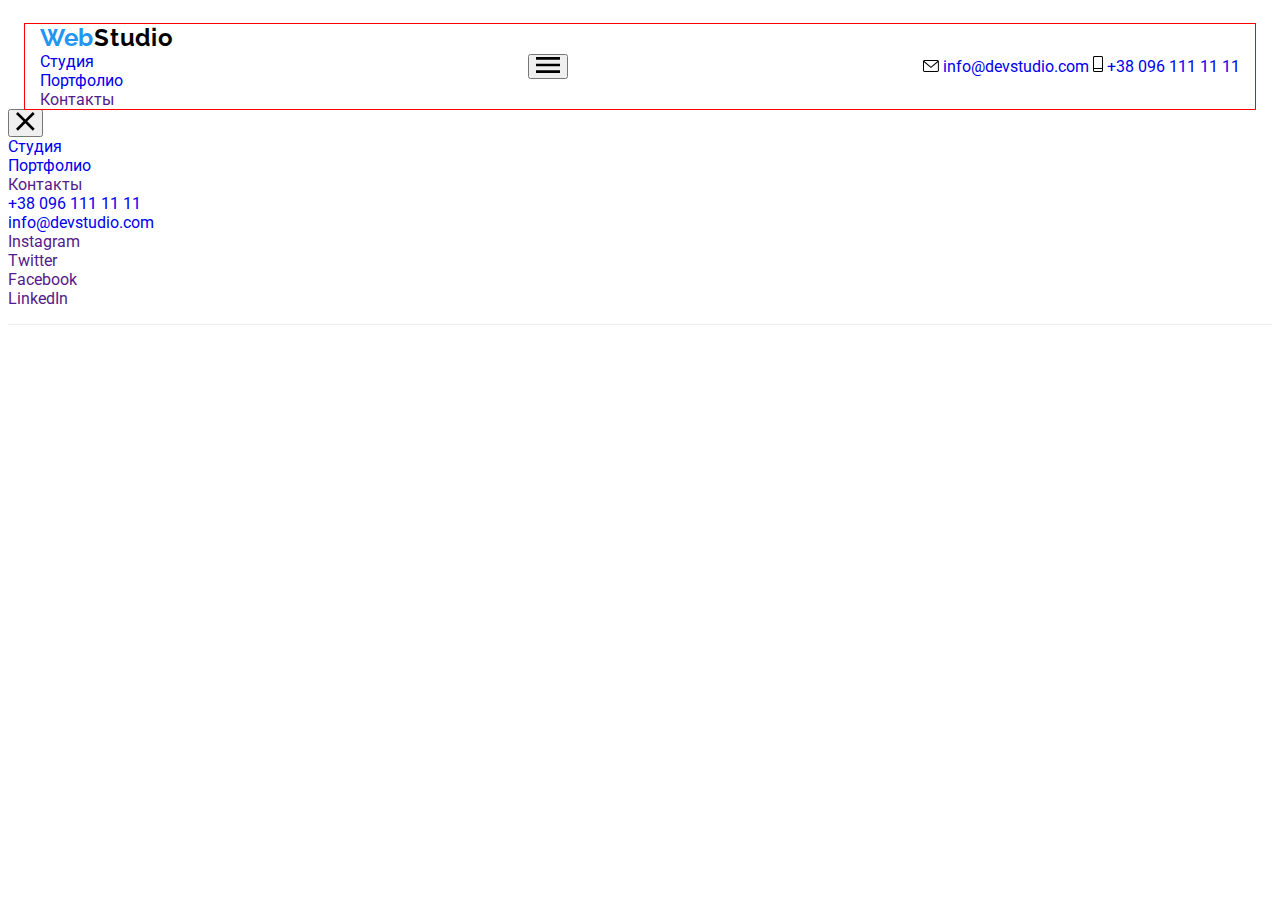
==== index.html @ 25c2b384 "добавляет меню в портфолио" ====
<!DOCTYPE html>
<html lang="ru">

<head>
    <meta charset="UTF-8">
    <meta http-equiv="X-UA-Compatible" content="IE=edge">
    <meta name="viewport" content="width=, initial-scale=1.0">
    <title>Веб-Студия</title>
    <link rel="preconnect" href="https://fonts.gstatic.com">
    <link
        href="https://fonts.googleapis.com/css2?family=Raleway:wght@700&family=Roboto:wght@400;500;700;900&display=swap"
        rel="stylesheet">
    <link rel="stylesheet" href="https://cdnjs.cloudflare.com/ajax/libs/modern-normalize/1.0.0/modern-normalize.min.css"
        integrity="sha512-ISS7cAi1PEhQ8jnbJpJZMd29NlhNj4AWYyLOSp2CE/CsHxTCu+r+t0D2yoJudVrd0/8fTVPUVDzY5Tvli75u/g=="
        crossorigin="anonymous" />
    <link rel="stylesheet" href="./css/main.min.css">
</head>

<body class="backgroud-body-studio">
    <!--Header section-->
    <header class="header">
        <div class="container">
            <nav class="navigation">
                <ul class="navigation__list list">
                    <li class="navigation__item">
                        <a class="navigation-logo-link link" href="./index.html"> Web<span
                                class="navigation__logo_studio-color">Studio</span></a>
                    </li>
                    <li class="navigation__item">
                        <div class="operating-page-wraper">
                            <a class="navigation__link-color font-specs operating-page link" href="./index.html">
                                Студия</a>
                            <div class="operating-page-line"></div>
                        </div>
                    </li>
                    <li class="navigation__item">
                        <a class="navigation__link-color font-specs link" href="./portfolio.html"> Портфолио</a>
                    </li>
                    <li class="navigation__item">
                        <a class="navigation__link-color font-specs link" href=""> Контакты</a>
                    </li>
                </ul>
            </nav>
            <button type="button" class="burger-btn" data-menu-button>
                <svg class="burger-btn__icon" width="24px" height="16px">
                    <use href="./images/sprite.svg#icon-burger"></use>
                </svg>
            </button>
            <div class="mail-tel-links">
                <a class="mail-tel-links__mail-color font-specs link" href="mailto:info@devstudio.com">
                    <svg class="social-list-ikon" width="16px" height="12px">
                        <use href="./images/sprite.svg#icon-mail"></use>
                    </svg>
                    info@devstudio.com
                </a>
                <a class="mail-tel-links__tel-color font-specs link" href="tel:380961111111">
                    <svg class="social-list-ikon" width="10px" height="16px">
                        <use href="./images/sprite.svg#icon-tel"></use>
                    </svg>
                    +38 096 111 11 11</a>
            </div>
        </div>
        <div class="mobile-menu" data-menu>
            <button type="button" class="mobile-menu-close-btn" data-menu-close>
                <svg class="mobile-menu-close-btn__icon" width="19px" height="19px">
                    <use href="./images/sprite.svg#icon-close_24px"></use>
                </svg>
            </button>
            <div class="mobile-menu-wraper">
                    <ul class="mobile-menu__list list">
                        <li class="mobile-menu__item">
                            <a href="./index.html" class="mobile-menu__link operating-page link">Студия</a>
                        </li>
                        <li class="mobile-menu__item">
                            <a href="./portfolio.html" class="mobile-menu__link link">Портфолио</a>
                        </li>
                        <li class="mobile-menu__item">
                            <a href="" class="mobile-menu__link link">Контакты</a>
                        </li>
                    </ul>
                    <div class="contact-list-social-link-wraper">
                        <ul class="mobile-menu__contact-list list">
                            <li class="mobile-menu__contact__item">
                                <a href="tel:380961111111" class="mobile-menu__contact-tel-link link">+38 096 111 11 11</a>
                            </li>
                            <li class="mobile-menu__contact__item">
                                <a href="mailto:info@devstudio.com" class="mobile-menu__contact-mail-link link">info@devstudio.com</a>
                            </li>
                        </ul>
                        <ul class="menu-social-links list">
                            <li class="menu-social-link__item">
                                <a href="" class="menu-social-link__link link">Instagram</a>
                            </li>
                            <li class="menu-social-link__item">
                                <a href="" class="menu-social-link__link link">Twitter</a>
                            </li>
                            <li class="menu-social-link__item">
                                <a href="" class="menu-social-link__link link">Facebook</a>
                            </li>
                            <li class="menu-social-link__item">
                                <a href="" class="menu-social-link__link link">LinkedIn</a>
                            </li>
                        </ul>
                    
                    </div>
            </div>
                
        </div>
    </header>
    <main>
        <!--Hero section-->
        <!-- <section class="hero">
        <div class="container">
            <div class="hero__br">
                <h1 class="hero__title">Эффективные решения для вашего бизнеса</h1>
                <button class="order-button" type="button" data-modal-open>Заказать услугу</button>
            </div>
        </div>    
    </section> -->
        <!--Dignity-->
        <!-- <section class="dignity-section">
            <div class="container">
                <h2 class="visually-hidden">Достоинства нашей студии</h2>
                <ul class="dignity-section__list list">
                    <li class="dignity-section__item">
                        <div class="dignity-section__icon-size">
                            <svg width="70px" height="70px">
                                <use href="./images/sprite.svg#icon-antenna"></use>
                            </svg>
                        </div>
                        <h3 class="dignity-section__title">Внимание к деталям</h3>
                        <p class="dignity-section__description">Идейные соображения, а также начало повседневной работы по формированию позиции.</p>
                    </li>
                    <li class="dignity-section__item">
                        <div class="dignity-section__icon-size">
                            <svg width="70px" height="70px">
                                <use href="./images/sprite.svg#icon-clock"></use>
                            </svg>
                        </div>
                        <h3 class="dignity-section__title">Пунктуальность</h3>
                        <p class="dignity-section__description">Задача организации, в особенности же рамки и место обучения кадров влечет за собой.</p>
                    </li>
                    <li class="dignity-section__item">
                        <div class="dignity-section__icon-size">
                            <svg width="70px" height="70px">
                                <use href="./images/sprite.svg#icon-diagram"></use>
                            </svg>
                        </div>
                        <h3 class="dignity-section__title">Планирование</h3>
                        <p class="dignity-section__description">Равным образом консультация с широким активом в значительной степени обуславливает.</p>
                    </li>
                    <li class="dignity-section__item">
                        <div class="dignity-section__icon-size">
                            <svg width="70px" height="70px">
                                <use href="./images/sprite.svg#icon-astronaut"></use>
                            </svg>
                        </div>
                        <h3 class="dignity-section__title">Современные технологии</h3>
                        <p class="dignity-section__description">Значимость этих проблем настолько очевидна, что реализация плановых заданий.</p>
                    </li>
                </ul>
            </div>
    </section> -->
        <!--types of products-->
        <!-- <section class="types-of-product-section">
        <div class="container">
            <h2 class="products-and-team-titles">Чем мы занимаемся</h2>
            <ul class="types-of-product-section__list list">
                <li class="types-of-product-section__item">
                    <div class="types-of-product-section__wraper">
                        <img class="" src="./images/types-of-products/img1.png" alt="Написание кода" width="370" height="294">
                        <div class="types-of-product-section__title-flex">
                            <p>Десктопные приложения</p>
                        </div>
                    </div>
                </li>
                <li class="types-of-product-section__item">
                    <div class="types-of-product-section__wraper">
                        <img class="" src="./images/types-of-products/img2.png" alt="Проверка совместимости по размеру дивайса" width="370" height="294">
                        <div class="types-of-product-section__title-flex">
                            <p>Мобильные приложения</p>
                        </div>
                    </div>
                </li>
                <li class="types-of-product-section__item">
                    <div class="types-of-product-section__wraper">
                        <img class="" src="./images/types-of-products/img3.png" alt="Дизайн" width="370" height="294">
                        <div class="types-of-product-section__title-flex">
                            <p>Дизайнерские решения</p>
                        </div>
                    </div>
                </li>
            </ul>
        </div>
    </section> -->
        <!--Our team-->
        <!-- <section class="our-team-section">
        <div class="container">
            <h2 class="products-and-team-titles">Наша команда</h2>
            <ul class="our-team-section__list list">
                <li class="our-team-section__item">
                    <img class="" src="./images/our-team/img1.jpg" alt="Мужчина в рубашке, очках и с бородой" width="270" height="260">
                    <div class="our-team-section__wraper">  
                        <h3 class="our-team-section__names">Игорь Демьяненко</h3>
                        <p class="our-team-section__job">Product Designer</p>
                        <ul class="social-list list">
                            <li class="social-list-item">
                                <a href="" class="social-list-link link">
                                   <svg class="social-list-ikon" width="20px" height="20px">
                                       <use href="./images/sprite.svg#icon-instagram"></use>
                                   </svg>
                                </a>
                            </li>
                            <li class="social-list-item">
                                <a href="" class="social-list-link link">
                                    <svg class="social-list-ikon" width="20px" height="20px">
                                        <use href="./images/sprite.svg#icon-twitter"></use>
                                    </svg>
                                </a>
                            </li>
                            <li class="social-list-item">
                                <a href="" class="social-list-link link">
                                    <svg class="social-list-ikon" width="20px" height="20px">
                                        <use href="./images/sprite.svg#icon-facebook"></use>
                                    </svg>
                                </a>
                            </li>
                            <li class="social-list-item">
                                <a href="" class="social-list-link link">
                                    <svg class="social-list-ikon" width="20px" height="20px">
                                        <use href="./images/sprite.svg#icon-linkedin"></use>
                                    </svg>
                                </a>
                            </li>
                        </ul>
                    </div>
                </li>
                <li class="our-team-section__item">
                    <img class="" src="./images/our-team/img2.jpg" alt="Женчина блондинка в пиджаке и очках" width="270" height="260">
                    <div class="our-team-section__wraper">    
                        <h3 class="our-team-section__names">Ольга Репина</h3>
                        <p class="our-team-section__job">Frontend Developer</p>
                        <ul class="social-list list">
                            <li class="social-list-item">
                                <a href="" class="social-list-link link">
                                    <svg class="social-list-ikon" width="20px" height="20px">
                                        <use href="./images/sprite.svg#icon-instagram"></use>
                                    </svg>
                                </a>
                            </li>
                            <li class="social-list-item">
                                <a href="" class="social-list-link link">
                                    <svg class="social-list-ikon" width="20px" height="20px">
                                        <use href="./images/sprite.svg#icon-twitter"></use>
                                    </svg>
                                </a>
                            </li>
                            <li class="social-list-item">
                                <a href="" class="social-list-link link">
                                    <svg class="social-list-ikon" width="20px" height="20px">
                                        <use href="./images/sprite.svg#icon-facebook"></use>
                                    </svg>
                                </a>
                            </li>
                            <li class="social-list-item">
                                <a href="" class="social-list-link link">
                                    <svg class="social-list-ikon" width="20px" height="20px">
                                        <use href="./images/sprite.svg#icon-linkedin"></use>
                                    </svg>
                                </a>
                            </li>
                        </ul>
                    </div>
                </li>
                <li class="our-team-section__item">
                    <img class="" src="./images/our-team/img3.jpg" alt="Мужчина в светлой рубашке" width="270" height="260">
                    <div class="our-team-section__wraper">    
                        <h3 class="our-team-section__names">Николай Тарасов</h3>
                        <p class="our-team-section__job">Marketing</p>
                        <ul class="social-list list">
                            <li class="social-list-item">
                                <a href="" class="social-list-link link">
                                    <svg class="social-list-ikon" width="20px" height="20px">
                                        <use href="./images/sprite.svg#icon-instagram"></use>
                                    </svg>
                                </a>
                            </li>
                            <li class="social-list-item">
                                <a href="" class="social-list-link link">
                                    <svg class="social-list-ikon" width="20px" height="20px">
                                        <use href="./images/sprite.svg#icon-twitter"></use>
                                    </svg>
                                </a>
                            </li>
                            <li class="social-list-item">
                                <a href="" class="social-list-link link">
                                    <svg class="social-list-ikon" width="20px" height="20px">
                                        <use href="./images/sprite.svg#icon-facebook"></use>
                                    </svg>
                                </a>
                            </li>
                            <li class="social-list-item">
                                <a href="" class="social-list-link link">
                                    <svg class="social-list-ikon" width="20px" height="20px">
                                        <use href="./images/sprite.svg#icon-linkedin"></use>
                                    </svg>
                                </a>
                            </li>
                        </ul>
                    </div>
                </li>
                <li class="our-team-section__item">
                    <img class="" src="./images/our-team/img4.jpg" alt="Мужчина в черной футболке, в очках и с бородой" width="270" height="260">
                    <div class="our-team-section__wraper">    
                        <h3 class="our-team-section__names">Михаил Ермаков</h3>
                        <p class="our-team-section__job">UI Designer</p>
                        <ul class="social-list list">
                            <li class="social-list-item">
                                <a href="" class="social-list-link link">
                                    <svg class="social-list-ikon" width="20px" height="20px">
                                        <use href="./images/sprite.svg#icon-instagram"></use>
                                    </svg>
                                </a>
                            </li>
                            <li class="social-list-item">
                                <a href="" class="social-list-link link">
                                    <svg class="social-list-ikon" width="20px" height="20px">
                                        <use href="./images/sprite.svg#icon-twitter"></use>
                                    </svg>
                                </a>
                            </li>
                            <li class="social-list-item">
                                <a href="" class="social-list-link link">
                                    <svg class="social-list-ikon" width="20px" height="20px">
                                        <use href="./images/sprite.svg#icon-facebook"></use>
                                    </svg>
                                </a>
                            </li>
                            <li class="social-list-item">
                                <a href="" class="social-list-link link">
                                    <svg class="social-list-ikon" width="20px" height="20px">
                                        <use href="./images/sprite.svg#icon-linkedin"></use>
                                    </svg>
                                </a>
                            </li>
                        </ul>
                    </div>
                </li>
            </ul>
        </div>
    </section> -->
        <!--clients-section-->
        <!-- <section class="clients-section">
        <div class="container">
            <h2 class="products-and-team-titles">Постоянные клиенты</h2>
            <ul class="list clients-section__list">
                <li class="clients-section__item">
                    <a href="" class="clients-section__link link">
                        <svg class="social-list-ikon" width="44px" height="49px">
                            <use href="./images/sprite.svg#icon-logo1"></use>
                        </svg>
                    </a>
                </li>
                <li class="clients-section__item">
                    <a href="" class="clients-section__link link">
                        <svg class="social-list-ikon" width="40px" height="52px">
                            <use href="./images/sprite.svg#icon-logo2"></use>
                        </svg>
                    </a>
                </li>
                <li class="clients-section__item">
                    <a href="" class="clients-section__link link">
                        <svg class="social-list-ikon" width="41px" height="43px">
                            <use href="./images/sprite.svg#icon-logo3"></use>
                        </svg>
                    </a>
                </li>
                <li class="clients-section__item">
                    <a href="" class="clients-section__link link">
                        <svg class="social-list-ikon" width="80px" height="42px">
                            <use href="./images/sprite.svg#icon-logo4"></use>
                        </svg>
                    </a>
                </li>
                <li class="clients-section__item">
                    <a href="" class="clients-section__link link">
                        <svg class="social-list-ikon" width="59px" height="47px">
                            <use href="./images/sprite.svg#icon-logo5"></use>
                        </svg>
                    </a>
                </li>
                <li class="clients-section__item">
                    <a href="" class="clients-section__link link">
                        <svg class="social-list-ikon" width="88px" height="45px">
                            <use href="./images/sprite.svg#icon-logo6"></use>
                        </svg>
                    </a>
                </li>
            </ul>
        </div>
    </section> -->
    </main>
    <!--Footer-->
    <!-- <footer class="footer">
        <div class="container">
            <div class="footer-adress-wraper">
                <a class="navigation-logo-link footer-adress-wraper__logo-margin link" href="./index.html">Web<span class="navigation__logo_studio-footer-color">Studio</span></a>
                <address class="address">
                    <ul class="list">
                        <li class="footer-adress-wraper__item">
                            <a class="footer-adress-wraper__google-maps link" href="https://goo.gl/maps/qSCqsP5CinBXMuDA6" target="_blank" rel="noopener noreferrer">г. Киев, пр-т Леси Украинки, 26</a>
                        </li>
                        <li class="footer-adress-wraper__item">
                            <a class="footer-adress-wraper__mail-tel-link link" href="mailto:info@example.com">info@example.com</a>
                        </li>
                        <li class="footer-adress-wraper__item">
                            <a class="footer-adress-wraper__mail-tel-link link" href="tel:380961111111"> +38 099 111 11 11</a>
                        </li>
                    </ul>
                </address>
            </div>
            <div class="join-container">
                <p class="join-container__subscribe">присоединяйтесь</p>
                <ul class="social-list list">
                    <li class="social-list-item">
                        <a href="" class="social-list-link join-container__color link">
                            <svg width="20px" height="20px">
                                <use href="./images/sprite.svg#icon-instagram"></use>
                            </svg>
                        </a>
                    </li>
                    <li class="social-list-item">
                        <a href="" class="social-list-link join-container__color link">
                            <svg width="20px" height="20px">
                                <use href="./images/sprite.svg#icon-twitter"></use>
                            </svg>
                        </a>
                    </li>
                    <li class="social-list-item">
                        <a href="" class="social-list-link join-container__color link">
                            <svg width="20px" height="20px">
                                <use href="./images/sprite.svg#icon-facebook"></use>
                            </svg>
                        </a>
                    </li>
                    <li class="social-list-item">
                        <a href="" class="social-list-link join-container__color link">
                            <svg width="20px" height="20px">
                                <use href="./images/sprite.svg#icon-linkedin"></use>
                            </svg>
                        </a>
                    </li>
                </ul>
            </div>      
            <form autocomplete="off" class="footer-form">
                <b class="footer-form__subscribe">Подпишитесь на рассылку</b>
                <div class="form-subscribe-wraper">
                    <input type="email" name="user-email" class="form-subscribe-wraper__input" placeholder="E-mail">
                    <button type="submit" class="form-subscribe-wraper__btn">Подписаться</button>
                    <svg class="form-subscribe-wraper__icon" width="24px" height="24px">
                        <use href="./images/sprite.svg#icon-send"></use>
                    </svg>
                </div>
            </form> 
        </div>
    </footer> -->
    <!--End-Form-Footer-->
    <!--Modal window-->
    <!-- <div class="backdrop is-hidden" data-modal>
        <div class="modal">
            <button type="button" class="modal__close-btn" data-modal-close>
                <svg width="18px" height="18px" class="modal__close-btn-position">
                    <use href="./images/sprite.svg#icon-close"></use>
                </svg>
            </button>
            <form action="#" class="modal-form" autocomplete="off">
                <b class="modal-form__bidding">Оставьте свои данные, мы вам перезвоним</b>
                <label class="modal-form-field">
                    Имя
                    <span class="modal-form-input-wrapper">
                        <input type="text" name="user-name" class="modal-form-input" required minlength="2">
                        <svg class="modal-form-input-wrapper__icon" width="18px" height="18px">
                            <use href="./images/sprite.svg#icon-person"></use>
                        </svg>
                    </span>
                </label>
                <label class="modal-form-field">
                    Телефон
                    <span class="modal-form-input-wrapper">
                        <input type="tel" name="user-phone" class="modal-form-input" required
                            pattern="[0-9]{3}-[0-9]{3}-[0-9]{2}-[0-9]{2}" title="096-111-11-11">
                        <svg class="modal-form-input-wrapper__icon" width="18px" height="18px">
                            <use href="./images/sprite.svg#icon-phone-tel"></use>
                        </svg>
                    </span>
                </label>
                <label class="modal-form-field">
                    Почта
                    <span class="modal-form-input-wrapper">
                        <input type="email" name="user-email" class="modal-form-input">      
                        <svg class="modal-form-input-wrapper__icon" width="18px" height="18px">
                            <use href="./images/sprite.svg#icon-email-form"></use>
                        </svg>
                    </span>
                </label>
                <label class="modal-form-field">
                    Сообщение
                    <textarea name="user-message" class="modal-form-field__message" placeholder="Введите текст"></textarea>
                </label>
                <input type="checkbox" id="user-term" name="user-term" class="modal-form-term visually-hidden">
                <label for="user-term" class="modal-form-term__check-desc">Соглашаюсь с рассылкой и принимаю&nbsp;<a class="contract" href="">Условия
                        договора</a></label>
                <button type="submit" class="modal-form-btn">Отправить</button>
            </form>
        </div>
    </div> -->
    <script src="./js/mobile-menu.js"></script>
    <script src="./js/modal.js"></script>
</body>

</html>
---- css/main.min.css ----
:root{--main-font: 'Roboto', sans-serif;--secondary-font: 'Raleway', sans-serif;--accent-color: #2196f3;--accent-operating: #2196f3;--backgroud-body-studio: #f5f4fa;--hero-section-background-color: #2f303a;--footer-background-color: #2f303a;--portfolio-cards-title-color: #212121;--portfolio-nav-text-color: #212121;--portfolio-cards-description-color: #757575;--footer-mail-tel-link-color: rgba(255, 255, 255, 0.6);--body-font-color: #212121;--navigation-logo-studio-color: #000000;--navigation-logo-studio-footer: #ffffff;--social-link-team-color: #afb1b8;--footer-join-link-color: rgba(255, 255, 255, 0.1);--overlay-background: rgba(33, 150, 243, 0.9);--types-of-product-bg: rgba(47, 48, 58, 0.8)}body{font-family:var(--main-font);color:var(--body-font-color)}h1,h2,h3,h4,h5,h6,p{margin:0}ul,ol{margin:0;padding:0}img{display:block}.link{text-decoration:none}.list{list-style:none}.address{font-style:normal}.visually-hidden{position:absolute !important;clip:rect(1px 1px 1px 1px);clip:rect(1px, 1px, 1px, 1px);padding:0 !important;border:0 !important;height:1px !important;width:1px !important;overflow:hidden}.container{padding-left:15px;padding-right:15px;outline:1px solid;color:red}.header .container{display:flex;align-items:center;justify-content:space-between}@media screen and (min-width: 480px){.container{width:480px;margin:0 auto}.header .container{justify-content:space-between}}@media screen and (min-width: 768px){.container{width:768px}.about .container{display:flex}}@media screen and (min-width: 1200px){.container{width:1200px}}.backgroud-body-studio{background-color:var(--navigation-logo-studio-footer)}.navigation-logo-link{font-family:var(--secondary-font);font-weight:700;font-size:24px;line-height:1.16;letter-spacing:0.03em;color:var(--accent-color)}.navigation__logo_studio-color{color:var(--navigation-logo-studio-color)}.navigation__logo_studio-footer-color{color:var(--navigation-logo-studio-footer)}.order-button{font-family:var(--main-font);font-weight:700;font-size:16px;line-height:1.87;cursor:pointer;color:var(--navigation-logo-studio-footer);background-color:var(--accent-color);text-align:center;letter-spacing:0.06em;display:flex;align-items:center;min-width:200px;margin:0 auto;border:none;box-shadow:0px 4px 4px rgba(0,0,0,0.15);border-radius:4px;padding:10px 33px}.products-and-team-titles{font-weight:700;font-size:36px;line-height:1.16;text-align:center;letter-spacing:0.03em;margin-bottom:50px}.header{background-color:var(--navigation-logo-studio-footer);border-bottom:1px solid #ececec;padding-top:16px;padding-bottom:16px}@media screen and (max-width: 767px){.navigation__item:not(:first-child){display:none}.mail-tel-links{display:none}.burger-btn,.mobile-menu-close-btn{background-color:transparent;border:none;padding:0;transition:fill 250ms cubic-bezier(0.4, 0, 0.2, 1)}.burger-btn:hover,.burger-btn:focus,.mobile-menu-close-btn:hover,.mobile-menu-close-btn:focus{fill:var(--accent-color)}.mobile-menu-close-btn{position:absolute;top:10px;right:15px;width:40px;height:40px}.mobile-menu{position:fixed;top:0;left:50%;width:100vw;max-width:480px;height:100vh;padding:48px 40px;background-color:var(--navigation-logo-studio-footer);transform:translateY(-100%) translateX(-50%);transition:transform 250ms cubic-bezier(0.4, 0, 0.2, 1)}.is-open{transform:translateY(0) translateX(-50%)}.operating-page{color:var(--accent-operating)}.mobile-menu__link{font-family:Roboto;font-weight:500;font-size:40px;line-height:1.17;letter-spacing:0.02em;color:var(--portfolio-nav-text-color)}.mobile-menu__list :not(:last-child){margin-bottom:32px}.mobile-menu-wraper{display:flex;flex-direction:column;justify-content:space-between;height:100%}.mobile-menu__contact-list{margin-bottom:64px}.mobile-menu__contact__item{margin-bottom:32px}.mobile-menu__contact-tel-link{font-family:Roboto;font-weight:500;font-size:34px;line-height:1.17;letter-spacing:0.02em;color:var(--accent-color)}.mobile-menu__contact-mail-link{font-family:Roboto;font-weight:500;font-size:24px;line-height:1.16;letter-spacing:0.02em;color:var(--portfolio-cards-description-color)}.menu-social-links{display:flex}.menu-social-link__link{font-family:Roboto;font-size:18px;line-height:1.22;letter-spacing:0.02em;color:var(--accent-color)}.menu-social-link__item:not(:last-child){margin-right:10px}.menu-social-link__item:not(:last-child)::after{content:'';height:22px;width:0px;margin-left:10px;border:1px solid rgba(33,33,33,0.2);transform:rotate(90deg)}}.hero{background:var(--hero-section-background-color);background-image:linear-gradient(rgba(47,48,58,0.4), rgba(47,48,58,0.4)),url(../images/hero.jpg);background-repeat:no-repeat;background-size:cover;max-width:1600px;margin:0 auto;padding-top:200px;padding-bottom:200px}.hero__br{width:696px;margin:0 auto}.hero__title{font-weight:900;font-size:44px;line-height:1.36;text-align:center;letter-spacing:0.06em;text-transform:uppercase;color:var(--navigation-logo-studio-footer);margin-bottom:34px}.dignity-section{padding-top:110px;padding-bottom:94px}.dignity-section__list{display:flex;flex-wrap:wrap;margin-left:-30px;margin-top:-30px}.dignity-section__item{flex-basis:calc(100% / 4 - 30px);margin-left:30px;margin-top:30px;height:251px}.dignity-section__icon-size{height:120px;margin-bottom:30px;background:var(--backgroud-body-studio);border-radius:4px;display:flex;align-items:center;justify-content:center}.dignity-section__title{font-weight:700;font-size:14px;line-height:1.14;letter-spacing:0.03em;text-transform:uppercase;margin-bottom:17px}.dignity-section__description{font-size:14px;line-height:1.71;letter-spacing:0.03em;color:var(--portfolio-cards-description-color)}.types-of-product-section{padding-bottom:94px}.types-of-product-section__list{display:flex;flex-wrap:wrap;margin-left:-30px;margin-top:-30px}.types-of-product-section__item{flex-basis:calc(100% / 3 - 30px);margin-left:30px;margin-top:30px}.types-of-product-section__wraper{position:relative}.types-of-product-section__title-flex{display:flex;justify-content:center;align-items:center;height:70px;width:100%;font-weight:700;font-size:14px;line-height:1.14;letter-spacing:0.03em;text-transform:uppercase;color:var(--navigation-logo-studio-footer);background-color:var(--types-of-product-bg);position:absolute;bottom:0;left:0}.our-team-section{padding-top:94px;padding-bottom:94px;background-color:var(--backgroud-body-studio)}.our-team-section__list{display:flex;flex-wrap:wrap;margin-left:-30px;margin-top:-30px}.our-team-section__item{flex-basis:calc(100% / 4 - 30px);margin-left:30px;margin-top:30px;background:var(--navigation-logo-studio-footer);box-shadow:0px 1px 3px rgba(0,0,0,0.12),0px 1px 1px rgba(0,0,0,0.14),0px 2px 1px rgba(0,0,0,0.2);border-radius:0px 0px 4px 4px}.our-team-section__wraper{padding-top:30px;padding-bottom:30px}.our-team-section__names{font-weight:500;font-size:16px;line-height:1.18;text-align:center;letter-spacing:0.03em;margin-bottom:10px}.our-team-section__job{font-size:16px;line-height:1.18;text-align:center;letter-spacing:0.03em;color:var(--portfolio-cards-description-color)}.social-list{display:flex;align-items:center;justify-content:center;margin-top:16px}.social-list-item:not(:last-child){margin-right:10px}.social-list-link{display:flex;justify-content:center;align-items:center;width:44px;height:44px;border-radius:50%;background-color:var(--navigation-logo-studio-footer);fill:var(--social-link-team-color);transition:background-color 250ms cubic-bezier(0.4, 0, 0.2, 1)}.social-list-link:hover,.social-list-link:focus{background-color:var(--accent-color);fill:var(--navigation-logo-studio-footer)}.social-list-ikon{transition:fill 250ms cubic-bezier(0.4, 0, 0.2, 1)}.clients-section{padding-top:94px;padding-bottom:94px}.clients-section__list{display:flex;flex-wrap:wrap;margin-left:-30px;margin-top:-30px}.clients-section__item{flex-basis:calc(100% / 6 - 30px);margin-left:30px;margin-top:30px;border:1px solid var(--social-link-team-color);border-radius:4px;transition:border-color 250ms cubic-bezier(0.4, 0, 0.2, 1)}.clients-section__item:hover,.clients-section__item:focus{border-color:var(--accent-color)}.clients-section__link{display:flex;justify-content:center;align-items:center;height:90px;fill:var(--social-link-team-color)}.clients-section__link:hover,.clients-section__link:focus{fill:var(--accent-color)}.footer-adress-wraper{width:231px}.footer-adress-wraper__logo-margin{display:block;margin-bottom:20px}.footer-adress-wraper__item:not(:last-child){margin-bottom:6px}.footer-adress-wraper__google-maps{font-family:var(--main-font);font-size:14px;line-height:1.71;letter-spacing:0.03em;color:var(--navigation-logo-studio-footer)}.footer-adress-wraper__mail-tel-link{font-family:var(--main-font);font-size:14px;line-height:1.71;letter-spacing:0.03em;color:var(--footer-mail-tel-link-color);transition:color 250ms cubic-bezier(0.4, 0, 0.2, 1)}.footer-adress-wraper__mail-tel-link:hover,.footer-adress-wraper__mail-tel-link:focus{color:var(--accent-color)}.footer{background:var(--footer-background-color);padding-top:60px;padding-bottom:60px}.join-container__subscribe{font-family:var(--main-font);font-weight:700;font-size:14px;line-height:1.14;letter-spacing:0.03em;text-transform:uppercase;margin-bottom:20px;color:var(--navigation-logo-studio-footer)}.join-container{margin-left:70px}.join-container>.social-list{margin:0px}.join-container__color{background-color:var(--footer-join-link-color);fill:var(--navigation-logo-studio-footer)}.join-container__color:hover,.join-container__color:focus{background-color:var(--accent-color);fill:var(--navigation-logo-studio-footer)}.footer-form__subscribe{font-size:14px;line-height:1.14;letter-spacing:0.03em;text-transform:uppercase;color:var(--navigation-logo-studio-footer)}.footer-form{margin-left:93px}.form-subscribe-wraper{display:flex;align-items:center;position:relative;margin-top:20px}.form-subscribe-wraper__input{width:358px;height:50px;font-size:16px;line-height:1.25;letter-spacing:0.03em;color:var(--footer-mail-tel-link-color);margin-right:12px;border:1px solid rgba(255,255,255,0.3);box-sizing:border-box;filter:drop-shadow(0px 4px 4px rgba(0,0,0,0.15));border-radius:4px;background-color:transparent;padding:15px 16px;transition:border-color 250ms cubic-bezier(0.4, 0, 0.2, 1)}.form-subscribe-wraper__input::placeholder{font-size:16px;line-height:1.25;letter-spacing:0.03em;color:var(--footer-mail-tel-link-color)}.form-subscribe-wraper__input:focus{outline:none;border-color:var(--accent-color)}.form-subscribe-wraper__btn{font-family:var(--main-font);font-weight:700;font-size:16px;line-height:1.87;cursor:pointer;color:var(--navigation-logo-studio-footer);background-color:var(--accent-color);letter-spacing:0.06em;display:flex;justify-content:flex-start;align-items:center;min-width:200px;align-self:center;border:none;box-shadow:0px 4px 4px rgba(0,0,0,0.15);border-radius:4px;padding:10px 29px}.form-subscribe-wraper__icon{position:absolute;right:29px;bottom:10px;fill:var(--navigation-logo-studio-footer)}.backdrop{position:fixed;top:0;left:0;width:100vw;height:100vh;background-color:rgba(0,0,0,0.2);transition:all 250ms cubic-bezier(0.4, 0, 0.2, 1)}.modal{position:absolute;top:50%;left:50%;transform:translate(-50%, -50%);width:528px;height:580px;background-color:var(--navigation-logo-studio-footer);box-shadow:0px 1px 3px rgba(0,0,0,0.12),0px 1px 1px rgba(0,0,0,0.14),0px 2px 1px rgba(0,0,0,0.2);border-radius:4px;padding:40px}.modal__close-btn{position:absolute;top:8px;right:8px;width:30px;height:30px;background:transparent;border:1px solid rgba(0,0,0,0.1);border-radius:50%;cursor:pointer}.modal__close-btn:hover{fill:var(--accent-color)}.modal__close-btn-position{position:absolute;top:50%;left:50%;transform:translate(-50%, -50%);transition:fill 250ms cubic-bezier(0.4, 0, 0.2, 1)}.is-hidden{opacity:0;visibility:hidden;pointer-events:none}.modal-form{display:flex;flex-direction:column}.modal-form__bidding{font-family:Roboto;font-style:normal;font-size:20px;line-height:1.15;text-align:center;letter-spacing:0.03em;margin-bottom:12px}.modal-form-field{margin-bottom:10px;font-family:var(--main-font);font-size:12px;line-height:1.17;letter-spacing:0.01em;color:var(--portfolio-cards-description-color)}.modal-form-input-wrapper{position:relative;display:block;margin-top:4px}.modal-form-input{width:100%;height:40px;border:1px solid rgba(33,33,33,0.2);border-radius:4px;padding-left:42px;transition:border-color 250ms cubic-bezier(0.4, 0, 0.2, 1)}.modal-form-input:focus{outline:none;border-color:var(--accent-color)}.modal-form-input-wrapper__icon{position:absolute;top:50%;left:12px;transform:translateY(-50%);display:block;fill:var(--body-font-color);transition:fill 250ms cubic-bezier(0.4, 0, 0.2, 1)}.modal-form-input:focus+.modal-form-input-wrapper__icon{fill:var(--accent-color)}.modal-form-field__message{width:100%;height:120px;border:1px solid rgba(33,33,33,0.2);border-radius:4px;padding:12px 16px;resize:none;transition:border-color 250ms cubic-bezier(0.4, 0, 0.2, 1);margin-top:4px}.modal-form-field__message::placeholder{font-size:14px;line-height:1.14;color:rgba(117,117,117,0.5)}.modal-form-field__message:focus{outline:none;border-color:var(--accent-color)}.modal-form-term__check-desc{font-size:12px;display:flex;align-items:center;font-family:Roboto;font-size:14px;line-height:1.71;letter-spacing:0.03em;color:var(--portfolio-cards-description-color);justify-content:center}.modal-form-term__check-desc::before{display:block;content:'';width:16px;height:15px;background-image:url(../images/Vector.svg);cursor:pointer;margin-right:7px;border-radius:2px}.modal-form-term:focus+.modal-form-term__check-desc::before{background-image:radial-gradient(circle at center, rgba(33,150,243,0.1), rgba(33,150,243,0.7))}.modal-form-term:checked+.modal-form-term__check-desc::before{background-color:var(--accent-color);border-radius:2px;background-image:url(../images/icon-check.svg);background-position:center}.contract{font-family:Roboto;font-size:14px;line-height:1.71;letter-spacing:0.03em;text-decoration-line:underline;color:var(--accent-operating)}.modal-form-btn{font-family:var(--main-font);font-weight:700;font-size:16px;line-height:1.87;cursor:pointer;color:var(--navigation-logo-studio-footer);background-color:var(--accent-color);letter-spacing:0.06em;display:flex;justify-content:center;align-items:center;min-width:200px;align-self:center;border:none;box-shadow:0px 4px 4px rgba(0,0,0,0.15);border-radius:4px;padding:10px 33px;margin-top:30px}
/*# sourceMappingURL=main.min.css.map */
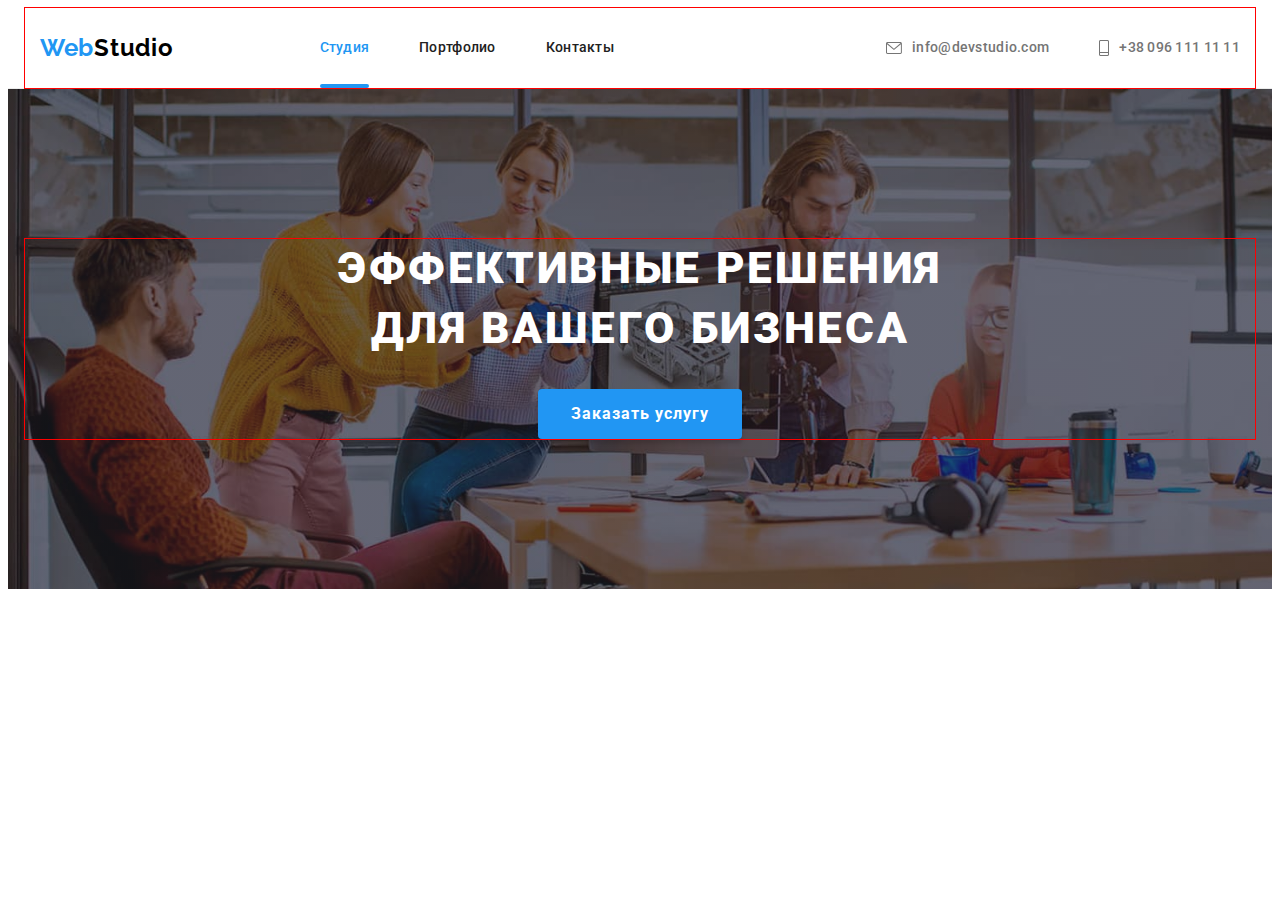
==== commit 330c95c8: "добавляет хиро" ====
--- a/index.html
+++ b/index.html
@@ -109,14 +109,14 @@
     </header>
     <main>
         <!--Hero section-->
-        <!-- <section class="hero">
+    <section class="hero">
         <div class="container">
             <div class="hero__br">
                 <h1 class="hero__title">Эффективные решения для вашего бизнеса</h1>
                 <button class="order-button" type="button" data-modal-open>Заказать услугу</button>
             </div>
         </div>    
-    </section> -->
+    </section>
         <!--Dignity-->
         <!-- <section class="dignity-section">
             <div class="container">
@@ -466,7 +466,7 @@
     </footer> -->
     <!--End-Form-Footer-->
     <!--Modal window-->
-    <!-- <div class="backdrop is-hidden" data-modal>
+    <div class="backdrop is-hidden" data-modal>
         <div class="modal">
             <button type="button" class="modal__close-btn" data-modal-close>
                 <svg width="18px" height="18px" class="modal__close-btn-position">
@@ -513,7 +513,7 @@
                 <button type="submit" class="modal-form-btn">Отправить</button>
             </form>
         </div>
-    </div> -->
+    </div>
     <script src="./js/mobile-menu.js"></script>
     <script src="./js/modal.js"></script>
 </body>
--- a/css/main.min.css
+++ b/css/main.min.css
@@ -1,2 +1,2 @@
-:root{--main-font: 'Roboto', sans-serif;--secondary-font: 'Raleway', sans-serif;--accent-color: #2196f3;--accent-operating: #2196f3;--backgroud-body-studio: #f5f4fa;--hero-section-background-color: #2f303a;--footer-background-color: #2f303a;--portfolio-cards-title-color: #212121;--portfolio-nav-text-color: #212121;--portfolio-cards-description-color: #757575;--footer-mail-tel-link-color: rgba(255, 255, 255, 0.6);--body-font-color: #212121;--navigation-logo-studio-color: #000000;--navigation-logo-studio-footer: #ffffff;--social-link-team-color: #afb1b8;--footer-join-link-color: rgba(255, 255, 255, 0.1);--overlay-background: rgba(33, 150, 243, 0.9);--types-of-product-bg: rgba(47, 48, 58, 0.8)}body{font-family:var(--main-font);color:var(--body-font-color)}h1,h2,h3,h4,h5,h6,p{margin:0}ul,ol{margin:0;padding:0}img{display:block}.link{text-decoration:none}.list{list-style:none}.address{font-style:normal}.visually-hidden{position:absolute !important;clip:rect(1px 1px 1px 1px);clip:rect(1px, 1px, 1px, 1px);padding:0 !important;border:0 !important;height:1px !important;width:1px !important;overflow:hidden}.container{padding-left:15px;padding-right:15px;outline:1px solid;color:red}.header .container{display:flex;align-items:center;justify-content:space-between}@media screen and (min-width: 480px){.container{width:480px;margin:0 auto}.header .container{justify-content:space-between}}@media screen and (min-width: 768px){.container{width:768px}.about .container{display:flex}}@media screen and (min-width: 1200px){.container{width:1200px}}.backgroud-body-studio{background-color:var(--navigation-logo-studio-footer)}.navigation-logo-link{font-family:var(--secondary-font);font-weight:700;font-size:24px;line-height:1.16;letter-spacing:0.03em;color:var(--accent-color)}.navigation__logo_studio-color{color:var(--navigation-logo-studio-color)}.navigation__logo_studio-footer-color{color:var(--navigation-logo-studio-footer)}.order-button{font-family:var(--main-font);font-weight:700;font-size:16px;line-height:1.87;cursor:pointer;color:var(--navigation-logo-studio-footer);background-color:var(--accent-color);text-align:center;letter-spacing:0.06em;display:flex;align-items:center;min-width:200px;margin:0 auto;border:none;box-shadow:0px 4px 4px rgba(0,0,0,0.15);border-radius:4px;padding:10px 33px}.products-and-team-titles{font-weight:700;font-size:36px;line-height:1.16;text-align:center;letter-spacing:0.03em;margin-bottom:50px}.header{background-color:var(--navigation-logo-studio-footer);border-bottom:1px solid #ececec;padding-top:16px;padding-bottom:16px}@media screen and (max-width: 767px){.navigation__item:not(:first-child){display:none}.mail-tel-links{display:none}.burger-btn,.mobile-menu-close-btn{background-color:transparent;border:none;padding:0;transition:fill 250ms cubic-bezier(0.4, 0, 0.2, 1)}.burger-btn:hover,.burger-btn:focus,.mobile-menu-close-btn:hover,.mobile-menu-close-btn:focus{fill:var(--accent-color)}.mobile-menu-close-btn{position:absolute;top:10px;right:15px;width:40px;height:40px}.mobile-menu{position:fixed;top:0;left:50%;width:100vw;max-width:480px;height:100vh;padding:48px 40px;background-color:var(--navigation-logo-studio-footer);transform:translateY(-100%) translateX(-50%);transition:transform 250ms cubic-bezier(0.4, 0, 0.2, 1)}.is-open{transform:translateY(0) translateX(-50%)}.operating-page{color:var(--accent-operating)}.mobile-menu__link{font-family:Roboto;font-weight:500;font-size:40px;line-height:1.17;letter-spacing:0.02em;color:var(--portfolio-nav-text-color)}.mobile-menu__list :not(:last-child){margin-bottom:32px}.mobile-menu-wraper{display:flex;flex-direction:column;justify-content:space-between;height:100%}.mobile-menu__contact-list{margin-bottom:64px}.mobile-menu__contact__item{margin-bottom:32px}.mobile-menu__contact-tel-link{font-family:Roboto;font-weight:500;font-size:34px;line-height:1.17;letter-spacing:0.02em;color:var(--accent-color)}.mobile-menu__contact-mail-link{font-family:Roboto;font-weight:500;font-size:24px;line-height:1.16;letter-spacing:0.02em;color:var(--portfolio-cards-description-color)}.menu-social-links{display:flex}.menu-social-link__link{font-family:Roboto;font-size:18px;line-height:1.22;letter-spacing:0.02em;color:var(--accent-color)}.menu-social-link__item:not(:last-child){margin-right:10px}.menu-social-link__item:not(:last-child)::after{content:'';height:22px;width:0px;margin-left:10px;border:1px solid rgba(33,33,33,0.2);transform:rotate(90deg)}}.hero{background:var(--hero-section-background-color);background-image:linear-gradient(rgba(47,48,58,0.4), rgba(47,48,58,0.4)),url(../images/hero.jpg);background-repeat:no-repeat;background-size:cover;max-width:1600px;margin:0 auto;padding-top:200px;padding-bottom:200px}.hero__br{width:696px;margin:0 auto}.hero__title{font-weight:900;font-size:44px;line-height:1.36;text-align:center;letter-spacing:0.06em;text-transform:uppercase;color:var(--navigation-logo-studio-footer);margin-bottom:34px}.dignity-section{padding-top:110px;padding-bottom:94px}.dignity-section__list{display:flex;flex-wrap:wrap;margin-left:-30px;margin-top:-30px}.dignity-section__item{flex-basis:calc(100% / 4 - 30px);margin-left:30px;margin-top:30px;height:251px}.dignity-section__icon-size{height:120px;margin-bottom:30px;background:var(--backgroud-body-studio);border-radius:4px;display:flex;align-items:center;justify-content:center}.dignity-section__title{font-weight:700;font-size:14px;line-height:1.14;letter-spacing:0.03em;text-transform:uppercase;margin-bottom:17px}.dignity-section__description{font-size:14px;line-height:1.71;letter-spacing:0.03em;color:var(--portfolio-cards-description-color)}.types-of-product-section{padding-bottom:94px}.types-of-product-section__list{display:flex;flex-wrap:wrap;margin-left:-30px;margin-top:-30px}.types-of-product-section__item{flex-basis:calc(100% / 3 - 30px);margin-left:30px;margin-top:30px}.types-of-product-section__wraper{position:relative}.types-of-product-section__title-flex{display:flex;justify-content:center;align-items:center;height:70px;width:100%;font-weight:700;font-size:14px;line-height:1.14;letter-spacing:0.03em;text-transform:uppercase;color:var(--navigation-logo-studio-footer);background-color:var(--types-of-product-bg);position:absolute;bottom:0;left:0}.our-team-section{padding-top:94px;padding-bottom:94px;background-color:var(--backgroud-body-studio)}.our-team-section__list{display:flex;flex-wrap:wrap;margin-left:-30px;margin-top:-30px}.our-team-section__item{flex-basis:calc(100% / 4 - 30px);margin-left:30px;margin-top:30px;background:var(--navigation-logo-studio-footer);box-shadow:0px 1px 3px rgba(0,0,0,0.12),0px 1px 1px rgba(0,0,0,0.14),0px 2px 1px rgba(0,0,0,0.2);border-radius:0px 0px 4px 4px}.our-team-section__wraper{padding-top:30px;padding-bottom:30px}.our-team-section__names{font-weight:500;font-size:16px;line-height:1.18;text-align:center;letter-spacing:0.03em;margin-bottom:10px}.our-team-section__job{font-size:16px;line-height:1.18;text-align:center;letter-spacing:0.03em;color:var(--portfolio-cards-description-color)}.social-list{display:flex;align-items:center;justify-content:center;margin-top:16px}.social-list-item:not(:last-child){margin-right:10px}.social-list-link{display:flex;justify-content:center;align-items:center;width:44px;height:44px;border-radius:50%;background-color:var(--navigation-logo-studio-footer);fill:var(--social-link-team-color);transition:background-color 250ms cubic-bezier(0.4, 0, 0.2, 1)}.social-list-link:hover,.social-list-link:focus{background-color:var(--accent-color);fill:var(--navigation-logo-studio-footer)}.social-list-ikon{transition:fill 250ms cubic-bezier(0.4, 0, 0.2, 1)}.clients-section{padding-top:94px;padding-bottom:94px}.clients-section__list{display:flex;flex-wrap:wrap;margin-left:-30px;margin-top:-30px}.clients-section__item{flex-basis:calc(100% / 6 - 30px);margin-left:30px;margin-top:30px;border:1px solid var(--social-link-team-color);border-radius:4px;transition:border-color 250ms cubic-bezier(0.4, 0, 0.2, 1)}.clients-section__item:hover,.clients-section__item:focus{border-color:var(--accent-color)}.clients-section__link{display:flex;justify-content:center;align-items:center;height:90px;fill:var(--social-link-team-color)}.clients-section__link:hover,.clients-section__link:focus{fill:var(--accent-color)}.footer-adress-wraper{width:231px}.footer-adress-wraper__logo-margin{display:block;margin-bottom:20px}.footer-adress-wraper__item:not(:last-child){margin-bottom:6px}.footer-adress-wraper__google-maps{font-family:var(--main-font);font-size:14px;line-height:1.71;letter-spacing:0.03em;color:var(--navigation-logo-studio-footer)}.footer-adress-wraper__mail-tel-link{font-family:var(--main-font);font-size:14px;line-height:1.71;letter-spacing:0.03em;color:var(--footer-mail-tel-link-color);transition:color 250ms cubic-bezier(0.4, 0, 0.2, 1)}.footer-adress-wraper__mail-tel-link:hover,.footer-adress-wraper__mail-tel-link:focus{color:var(--accent-color)}.footer{background:var(--footer-background-color);padding-top:60px;padding-bottom:60px}.join-container__subscribe{font-family:var(--main-font);font-weight:700;font-size:14px;line-height:1.14;letter-spacing:0.03em;text-transform:uppercase;margin-bottom:20px;color:var(--navigation-logo-studio-footer)}.join-container{margin-left:70px}.join-container>.social-list{margin:0px}.join-container__color{background-color:var(--footer-join-link-color);fill:var(--navigation-logo-studio-footer)}.join-container__color:hover,.join-container__color:focus{background-color:var(--accent-color);fill:var(--navigation-logo-studio-footer)}.footer-form__subscribe{font-size:14px;line-height:1.14;letter-spacing:0.03em;text-transform:uppercase;color:var(--navigation-logo-studio-footer)}.footer-form{margin-left:93px}.form-subscribe-wraper{display:flex;align-items:center;position:relative;margin-top:20px}.form-subscribe-wraper__input{width:358px;height:50px;font-size:16px;line-height:1.25;letter-spacing:0.03em;color:var(--footer-mail-tel-link-color);margin-right:12px;border:1px solid rgba(255,255,255,0.3);box-sizing:border-box;filter:drop-shadow(0px 4px 4px rgba(0,0,0,0.15));border-radius:4px;background-color:transparent;padding:15px 16px;transition:border-color 250ms cubic-bezier(0.4, 0, 0.2, 1)}.form-subscribe-wraper__input::placeholder{font-size:16px;line-height:1.25;letter-spacing:0.03em;color:var(--footer-mail-tel-link-color)}.form-subscribe-wraper__input:focus{outline:none;border-color:var(--accent-color)}.form-subscribe-wraper__btn{font-family:var(--main-font);font-weight:700;font-size:16px;line-height:1.87;cursor:pointer;color:var(--navigation-logo-studio-footer);background-color:var(--accent-color);letter-spacing:0.06em;display:flex;justify-content:flex-start;align-items:center;min-width:200px;align-self:center;border:none;box-shadow:0px 4px 4px rgba(0,0,0,0.15);border-radius:4px;padding:10px 29px}.form-subscribe-wraper__icon{position:absolute;right:29px;bottom:10px;fill:var(--navigation-logo-studio-footer)}.backdrop{position:fixed;top:0;left:0;width:100vw;height:100vh;background-color:rgba(0,0,0,0.2);transition:all 250ms cubic-bezier(0.4, 0, 0.2, 1)}.modal{position:absolute;top:50%;left:50%;transform:translate(-50%, -50%);width:528px;height:580px;background-color:var(--navigation-logo-studio-footer);box-shadow:0px 1px 3px rgba(0,0,0,0.12),0px 1px 1px rgba(0,0,0,0.14),0px 2px 1px rgba(0,0,0,0.2);border-radius:4px;padding:40px}.modal__close-btn{position:absolute;top:8px;right:8px;width:30px;height:30px;background:transparent;border:1px solid rgba(0,0,0,0.1);border-radius:50%;cursor:pointer}.modal__close-btn:hover{fill:var(--accent-color)}.modal__close-btn-position{position:absolute;top:50%;left:50%;transform:translate(-50%, -50%);transition:fill 250ms cubic-bezier(0.4, 0, 0.2, 1)}.is-hidden{opacity:0;visibility:hidden;pointer-events:none}.modal-form{display:flex;flex-direction:column}.modal-form__bidding{font-family:Roboto;font-style:normal;font-size:20px;line-height:1.15;text-align:center;letter-spacing:0.03em;margin-bottom:12px}.modal-form-field{margin-bottom:10px;font-family:var(--main-font);font-size:12px;line-height:1.17;letter-spacing:0.01em;color:var(--portfolio-cards-description-color)}.modal-form-input-wrapper{position:relative;display:block;margin-top:4px}.modal-form-input{width:100%;height:40px;border:1px solid rgba(33,33,33,0.2);border-radius:4px;padding-left:42px;transition:border-color 250ms cubic-bezier(0.4, 0, 0.2, 1)}.modal-form-input:focus{outline:none;border-color:var(--accent-color)}.modal-form-input-wrapper__icon{position:absolute;top:50%;left:12px;transform:translateY(-50%);display:block;fill:var(--body-font-color);transition:fill 250ms cubic-bezier(0.4, 0, 0.2, 1)}.modal-form-input:focus+.modal-form-input-wrapper__icon{fill:var(--accent-color)}.modal-form-field__message{width:100%;height:120px;border:1px solid rgba(33,33,33,0.2);border-radius:4px;padding:12px 16px;resize:none;transition:border-color 250ms cubic-bezier(0.4, 0, 0.2, 1);margin-top:4px}.modal-form-field__message::placeholder{font-size:14px;line-height:1.14;color:rgba(117,117,117,0.5)}.modal-form-field__message:focus{outline:none;border-color:var(--accent-color)}.modal-form-term__check-desc{font-size:12px;display:flex;align-items:center;font-family:Roboto;font-size:14px;line-height:1.71;letter-spacing:0.03em;color:var(--portfolio-cards-description-color);justify-content:center}.modal-form-term__check-desc::before{display:block;content:'';width:16px;height:15px;background-image:url(../images/Vector.svg);cursor:pointer;margin-right:7px;border-radius:2px}.modal-form-term:focus+.modal-form-term__check-desc::before{background-image:radial-gradient(circle at center, rgba(33,150,243,0.1), rgba(33,150,243,0.7))}.modal-form-term:checked+.modal-form-term__check-desc::before{background-color:var(--accent-color);border-radius:2px;background-image:url(../images/icon-check.svg);background-position:center}.contract{font-family:Roboto;font-size:14px;line-height:1.71;letter-spacing:0.03em;text-decoration-line:underline;color:var(--accent-operating)}.modal-form-btn{font-family:var(--main-font);font-weight:700;font-size:16px;line-height:1.87;cursor:pointer;color:var(--navigation-logo-studio-footer);background-color:var(--accent-color);letter-spacing:0.06em;display:flex;justify-content:center;align-items:center;min-width:200px;align-self:center;border:none;box-shadow:0px 4px 4px rgba(0,0,0,0.15);border-radius:4px;padding:10px 33px;margin-top:30px}
+:root{--main-font: 'Roboto', sans-serif;--secondary-font: 'Raleway', sans-serif;--accent-color: #2196f3;--accent-operating: #2196f3;--backgroud-body-studio: #f5f4fa;--hero-section-background-color: #2f303a;--footer-background-color: #2f303a;--portfolio-cards-title-color: #212121;--portfolio-nav-text-color: #212121;--portfolio-cards-description-color: #757575;--footer-mail-tel-link-color: rgba(255, 255, 255, 0.6);--body-font-color: #212121;--navigation-logo-studio-color: #000000;--navigation-logo-studio-footer: #ffffff;--social-link-team-color: #afb1b8;--footer-join-link-color: rgba(255, 255, 255, 0.1);--overlay-background: rgba(33, 150, 243, 0.9);--types-of-product-bg: rgba(47, 48, 58, 0.8)}body{font-family:var(--main-font);color:var(--body-font-color)}h1,h2,h3,h4,h5,h6,p{margin:0}ul,ol{margin:0;padding:0}img{display:block}.link{text-decoration:none}.list{list-style:none}.address{font-style:normal}.visually-hidden{position:absolute !important;clip:rect(1px 1px 1px 1px);clip:rect(1px, 1px, 1px, 1px);padding:0 !important;border:0 !important;height:1px !important;width:1px !important;overflow:hidden}.container{padding-left:15px;padding-right:15px;outline:1px solid;color:red}.header .container{display:flex;align-items:center;justify-content:space-between}@media screen and (min-width: 480px){.container{width:480px;margin:0 auto}}@media screen and (min-width: 768px){.container{width:768px}}@media screen and (min-width: 1200px){.container{width:1200px}}.backgroud-body-studio{background-color:var(--navigation-logo-studio-footer)}.navigation-logo-link{font-family:var(--secondary-font);font-weight:700;font-size:24px;line-height:1.16;letter-spacing:0.03em;color:var(--accent-color)}.navigation__logo_studio-color{color:var(--navigation-logo-studio-color)}.navigation__logo_studio-footer-color{color:var(--navigation-logo-studio-footer)}.order-button{font-family:var(--main-font);font-weight:700;font-size:16px;line-height:1.87;cursor:pointer;color:var(--navigation-logo-studio-footer);background-color:var(--accent-color);text-align:center;letter-spacing:0.06em;display:flex;align-items:center;min-width:200px;margin:0 auto;border:none;box-shadow:0px 4px 4px rgba(0,0,0,0.15);border-radius:4px;padding:10px 33px}.products-and-team-titles{font-weight:700;font-size:36px;line-height:1.16;text-align:center;letter-spacing:0.03em;margin-bottom:50px}.header{background-color:var(--navigation-logo-studio-footer);border-bottom:1px solid #ececec;padding-top:16px;padding-bottom:16px}@media screen and (max-width: 767px){.navigation__item:not(:first-child){display:none}.mail-tel-links{display:none}.burger-btn,.mobile-menu-close-btn{background-color:transparent;border:none;padding:0;transition:fill 250ms cubic-bezier(0.4, 0, 0.2, 1)}.burger-btn:hover,.burger-btn:focus,.mobile-menu-close-btn:hover,.mobile-menu-close-btn:focus{fill:var(--accent-color)}.mobile-menu-close-btn{position:absolute;top:10px;right:15px;width:40px;height:40px}.mobile-menu{position:fixed;top:0;left:50%;width:100vw;max-width:480px;height:100vh;padding:48px 40px;background-color:var(--navigation-logo-studio-footer);transform:translateY(-100%) translateX(-50%);transition:transform 250ms cubic-bezier(0.4, 0, 0.2, 1)}.is-open{transform:translateY(0) translateX(-50%)}.mobile-menu__link{font-family:Roboto;font-weight:500;font-size:40px;line-height:1.17;letter-spacing:0.02em;color:var(--portfolio-nav-text-color)}.operating-page{color:var(--accent-operating)}.mobile-menu__list{display:flex;flex-direction:column;justify-content:space-between;height:200px}.mobile-menu-wraper{display:flex;flex-direction:column;justify-content:space-between;height:100%}.mobile-menu__contact-list{display:flex;flex-direction:column;justify-content:space-between;height:98px}.contact-list-social-link-wraper{display:flex;flex-direction:column;justify-content:space-between;height:183px}.mobile-menu__contact-tel-link{font-family:Roboto;font-weight:500;font-size:34px;line-height:1.17;letter-spacing:0.02em;color:var(--accent-color)}.mobile-menu__contact-mail-link{font-family:Roboto;font-weight:500;font-size:24px;line-height:1.16;letter-spacing:0.02em;color:var(--portfolio-cards-description-color)}.menu-social-links{display:flex}.menu-social-link__link{font-family:Roboto;font-size:18px;line-height:1.22;letter-spacing:0.02em;color:var(--accent-color)}.menu-social-link__item:not(:last-child){margin-right:10px}.menu-social-link__item:not(:last-child)::after{content:'';height:22px;width:0px;margin-left:10px;border:1px solid rgba(33,33,33,0.2);transform:rotate(90deg)}}@media screen and (min-width: 768px){.burger-btn{display:none}.mobile-menu{display:none}.header{padding-top:0px;padding-bottom:0px}.navigation{display:flex;align-items:center}.navigation__list{display:flex;align-items:center}.navigation__item:not(:last-child){margin-right:50px}.navigation__item .navigation-logo-link{margin-right:38px}.mail-tel-links{display:flex;flex-direction:column;align-items:flex-start;margin-left:auto;height:38px;justify-content:space-between}.mail-tel-links>.link{padding-top:0px;padding-bottom:0px}.font-specs{font-family:var(--main-font);font-weight:500;font-size:12px;line-height:1.16;letter-spacing:0.02em;transition:color 250ms cubic-bezier(0.4, 0, 0.2, 1)}.navigation__link-color{color:var(--portfolio-cards-title-color);padding-top:32px;padding-bottom:32px;display:block}.navigation__link-color:hover,.navigation__link-color:focus{color:var(--accent-color)}.mail-tel-links__mail-color{color:var(--portfolio-cards-description-color);display:flex;align-items:center;margin-left:auto;fill:var(--portfolio-cards-description-color)}.mail-tel-links__mail-color svg{margin-right:10px}.mail-tel-links__mail-color:hover,.mail-tel-links__mail-color:focus{color:var(--accent-color);fill:var(--accent-color)}.mail-tel-links__tel-color{color:var(--portfolio-cards-description-color);display:flex;align-items:center;fill:var(--portfolio-cards-description-color)}.mail-tel-links__tel-color svg{margin-right:10px}.mail-tel-links__tel-color:hover,.mail-tel-links__tel-color:focus{color:var(--accent-color);fill:var(--accent-color)}.operating-page-wraper{position:relative}.operating-page{color:var(--accent-operating)}.operating-page-line{position:absolute;left:0;bottom:0;width:100%;height:4px;background-color:var(--accent-operating);border-radius:2px}}@media screen and (min-width: 1200px){.mail-tel-links{flex-direction:row;align-items:center;height:auto;justify-content:unset}.mail-tel-links>.link{padding-top:32px;padding-bottom:32px}.navigation__item .navigation-logo-link{margin-right:96px}.mail-tel-links__mail-color{margin-right:50px}.mail-tel-links__tel-color{margin-left:auto}.font-specs{font-size:14px;line-height:1.14}}.hero{background:var(--hero-section-background-color);background-image:linear-gradient(rgba(47,48,58,0.4), rgba(47,48,58,0.4)),url(../images/hero-mobile.jpg);background-repeat:no-repeat;background-size:cover;max-width:480px;margin:0 auto;padding-top:150px;padding-bottom:150px}.hero__title{font-weight:900;font-size:26px;line-height:1.61;text-align:center;letter-spacing:0.06em;text-transform:uppercase;color:var(--navigation-logo-studio-footer);margin-bottom:30px}@media screen and (min-width: 480px){.hero__br{width:360px;margin:0 auto}}@media screen and (min-width: 480px) and (min-device-pixel-ratio: 2), screen and (min-width: 480px) and (min-resolution: 192dpi), screen and (min-width: 480px) and (min-resolution: 2dppx){.hero{background-image:linear-gradient(rgba(47,48,58,0.4), rgba(47,48,58,0.4)),url(../images/hero-mobile@2x.jpg)}}@media screen and (min-width: 768px){.hero{background-size:cover;max-width:1200px;background-image:linear-gradient(rgba(47,48,58,0.4), rgba(47,48,58,0.4)),url(../images/hero-tablet.jpg)}}@media screen and (min-width: 768px) and (min-device-pixel-ratio: 2), screen and (min-width: 768px) and (min-resolution: 192dpi), screen and (min-width: 768px) and (min-resolution: 2dppx){.hero{background-image:linear-gradient(rgba(47,48,58,0.4), rgba(47,48,58,0.4)),url(../images/hero-tablet@2x.jpg)}}@media screen and (min-width: 1200px){.hero{background-size:cover;max-width:1600px;background-image:linear-gradient(rgba(47,48,58,0.4), rgba(47,48,58,0.4)),url(../images/hero.jpg)}}@media screen and (min-width: 1200px) and (min-device-pixel-ratio: 2), screen and (min-width: 1200px) and (min-resolution: 192dpi), screen and (min-width: 1200px) and (min-resolution: 2dppx){.hero{background-image:linear-gradient(rgba(47,48,58,0.4), rgba(47,48,58,0.4)),url(../images/hero@2x.jpg)}}@media screen and (min-width: 1200px){.hero__title{font-size:44px;line-height:1.36}.hero__br{width:696px}}.dignity-section{padding-top:110px;padding-bottom:94px}.dignity-section__list{display:flex;flex-wrap:wrap;margin-left:-30px;margin-top:-30px}.dignity-section__item{flex-basis:calc(100% / 4 - 30px);margin-left:30px;margin-top:30px;height:251px}.dignity-section__icon-size{height:120px;margin-bottom:30px;background:var(--backgroud-body-studio);border-radius:4px;display:flex;align-items:center;justify-content:center}.dignity-section__title{font-weight:700;font-size:14px;line-height:1.14;letter-spacing:0.03em;text-transform:uppercase;margin-bottom:17px}.dignity-section__description{font-size:14px;line-height:1.71;letter-spacing:0.03em;color:var(--portfolio-cards-description-color)}.types-of-product-section{padding-bottom:94px}.types-of-product-section__list{display:flex;flex-wrap:wrap;margin-left:-30px;margin-top:-30px}.types-of-product-section__item{flex-basis:calc(100% / 3 - 30px);margin-left:30px;margin-top:30px}.types-of-product-section__wraper{position:relative}.types-of-product-section__title-flex{display:flex;justify-content:center;align-items:center;height:70px;width:100%;font-weight:700;font-size:14px;line-height:1.14;letter-spacing:0.03em;text-transform:uppercase;color:var(--navigation-logo-studio-footer);background-color:var(--types-of-product-bg);position:absolute;bottom:0;left:0}.our-team-section{padding-top:94px;padding-bottom:94px;background-color:var(--backgroud-body-studio)}.our-team-section__list{display:flex;flex-wrap:wrap;margin-left:-30px;margin-top:-30px}.our-team-section__item{flex-basis:calc(100% / 4 - 30px);margin-left:30px;margin-top:30px;background:var(--navigation-logo-studio-footer);box-shadow:0px 1px 3px rgba(0,0,0,0.12),0px 1px 1px rgba(0,0,0,0.14),0px 2px 1px rgba(0,0,0,0.2);border-radius:0px 0px 4px 4px}.our-team-section__wraper{padding-top:30px;padding-bottom:30px}.our-team-section__names{font-weight:500;font-size:16px;line-height:1.18;text-align:center;letter-spacing:0.03em;margin-bottom:10px}.our-team-section__job{font-size:16px;line-height:1.18;text-align:center;letter-spacing:0.03em;color:var(--portfolio-cards-description-color)}.social-list{display:flex;align-items:center;justify-content:center;margin-top:16px}.social-list-item:not(:last-child){margin-right:10px}.social-list-link{display:flex;justify-content:center;align-items:center;width:44px;height:44px;border-radius:50%;background-color:var(--navigation-logo-studio-footer);fill:var(--social-link-team-color);transition:background-color 250ms cubic-bezier(0.4, 0, 0.2, 1)}.social-list-link:hover,.social-list-link:focus{background-color:var(--accent-color);fill:var(--navigation-logo-studio-footer)}.social-list-ikon{transition:fill 250ms cubic-bezier(0.4, 0, 0.2, 1)}.clients-section{padding-top:94px;padding-bottom:94px}.clients-section__list{display:flex;flex-wrap:wrap;margin-left:-30px;margin-top:-30px}.clients-section__item{flex-basis:calc(100% / 6 - 30px);margin-left:30px;margin-top:30px;border:1px solid var(--social-link-team-color);border-radius:4px;transition:border-color 250ms cubic-bezier(0.4, 0, 0.2, 1)}.clients-section__item:hover,.clients-section__item:focus{border-color:var(--accent-color)}.clients-section__link{display:flex;justify-content:center;align-items:center;height:90px;fill:var(--social-link-team-color)}.clients-section__link:hover,.clients-section__link:focus{fill:var(--accent-color)}.footer-adress-wraper{width:231px}.footer-adress-wraper__logo-margin{display:block;margin-bottom:20px}.footer-adress-wraper__item:not(:last-child){margin-bottom:6px}.footer-adress-wraper__google-maps{font-family:var(--main-font);font-size:14px;line-height:1.71;letter-spacing:0.03em;color:var(--navigation-logo-studio-footer)}.footer-adress-wraper__mail-tel-link{font-family:var(--main-font);font-size:14px;line-height:1.71;letter-spacing:0.03em;color:var(--footer-mail-tel-link-color);transition:color 250ms cubic-bezier(0.4, 0, 0.2, 1)}.footer-adress-wraper__mail-tel-link:hover,.footer-adress-wraper__mail-tel-link:focus{color:var(--accent-color)}.footer{background:var(--footer-background-color);padding-top:60px;padding-bottom:60px}.join-container__subscribe{font-family:var(--main-font);font-weight:700;font-size:14px;line-height:1.14;letter-spacing:0.03em;text-transform:uppercase;margin-bottom:20px;color:var(--navigation-logo-studio-footer)}.join-container{margin-left:70px}.join-container>.social-list{margin:0px}.join-container__color{background-color:var(--footer-join-link-color);fill:var(--navigation-logo-studio-footer)}.join-container__color:hover,.join-container__color:focus{background-color:var(--accent-color);fill:var(--navigation-logo-studio-footer)}.footer-form__subscribe{font-size:14px;line-height:1.14;letter-spacing:0.03em;text-transform:uppercase;color:var(--navigation-logo-studio-footer)}.footer-form{margin-left:93px}.form-subscribe-wraper{display:flex;align-items:center;position:relative;margin-top:20px}.form-subscribe-wraper__input{width:358px;height:50px;font-size:16px;line-height:1.25;letter-spacing:0.03em;color:var(--footer-mail-tel-link-color);margin-right:12px;border:1px solid rgba(255,255,255,0.3);box-sizing:border-box;filter:drop-shadow(0px 4px 4px rgba(0,0,0,0.15));border-radius:4px;background-color:transparent;padding:15px 16px;transition:border-color 250ms cubic-bezier(0.4, 0, 0.2, 1)}.form-subscribe-wraper__input::placeholder{font-size:16px;line-height:1.25;letter-spacing:0.03em;color:var(--footer-mail-tel-link-color)}.form-subscribe-wraper__input:focus{outline:none;border-color:var(--accent-color)}.form-subscribe-wraper__btn{font-family:var(--main-font);font-weight:700;font-size:16px;line-height:1.87;cursor:pointer;color:var(--navigation-logo-studio-footer);background-color:var(--accent-color);letter-spacing:0.06em;display:flex;justify-content:flex-start;align-items:center;min-width:200px;align-self:center;border:none;box-shadow:0px 4px 4px rgba(0,0,0,0.15);border-radius:4px;padding:10px 29px}.form-subscribe-wraper__icon{position:absolute;right:29px;bottom:10px;fill:var(--navigation-logo-studio-footer)}.backdrop{position:fixed;top:0;left:0;width:100vw;height:100vh;background-color:rgba(0,0,0,0.2);transition:all 250ms cubic-bezier(0.4, 0, 0.2, 1)}.modal{position:absolute;top:50%;left:50%;transform:translate(-50%, -50%);width:450px;height:609px;background-color:var(--navigation-logo-studio-footer);box-shadow:0px 1px 3px rgba(0,0,0,0.12),0px 1px 1px rgba(0,0,0,0.14),0px 2px 1px rgba(0,0,0,0.2);border-radius:4px;padding:40px}.modal__close-btn{position:absolute;top:8px;right:8px;width:30px;height:30px;background:transparent;border:1px solid rgba(0,0,0,0.1);border-radius:50%;cursor:pointer}.modal__close-btn:hover{fill:var(--accent-color)}.modal__close-btn-position{position:absolute;top:50%;left:50%;transform:translate(-50%, -50%);transition:fill 250ms cubic-bezier(0.4, 0, 0.2, 1)}.is-hidden{opacity:0;visibility:hidden;pointer-events:none}@media screen and (min-width: 1200px){.modal{width:528px;height:580px}}.modal-form{display:flex;flex-direction:column}.modal-form__bidding{font-family:Roboto;font-style:normal;font-size:20px;line-height:1.15;text-align:center;letter-spacing:0.03em;margin-bottom:12px}.modal-form-field{margin-bottom:10px;font-family:var(--main-font);font-size:12px;line-height:1.17;letter-spacing:0.01em;color:var(--portfolio-cards-description-color)}.modal-form-input-wrapper{position:relative;display:block;margin-top:4px}.modal-form-input{width:100%;height:40px;border:1px solid rgba(33,33,33,0.2);border-radius:4px;padding-left:42px;transition:border-color 250ms cubic-bezier(0.4, 0, 0.2, 1)}.modal-form-input:focus{outline:none;border-color:var(--accent-color)}.modal-form-input-wrapper__icon{position:absolute;top:50%;left:12px;transform:translateY(-50%);display:block;fill:var(--body-font-color);transition:fill 250ms cubic-bezier(0.4, 0, 0.2, 1)}.modal-form-input:focus+.modal-form-input-wrapper__icon{fill:var(--accent-color)}.modal-form-field__message{width:100%;height:120px;border:1px solid rgba(33,33,33,0.2);border-radius:4px;padding:12px 16px;resize:none;transition:border-color 250ms cubic-bezier(0.4, 0, 0.2, 1);margin-top:4px}.modal-form-field__message::placeholder{font-size:14px;line-height:1.14;color:rgba(117,117,117,0.5)}.modal-form-field__message:focus{outline:none;border-color:var(--accent-color)}.modal-form-term__check-desc{font-size:12px;display:flex;align-items:center;font-family:Roboto;font-size:12px;line-height:1.16;letter-spacing:0.03em;color:var(--portfolio-cards-description-color);justify-content:center}.modal-form-term__check-desc::before{display:block;content:'';width:16px;height:15px;background-image:url(../images/Vector.svg);cursor:pointer;margin-right:7px;border-radius:2px}.modal-form-term:focus+.modal-form-term__check-desc::before{background-image:radial-gradient(circle at center, rgba(33,150,243,0.1), rgba(33,150,243,0.7))}.modal-form-term:checked+.modal-form-term__check-desc::before{background-color:var(--accent-color);border-radius:2px;background-image:url(../images/icon-check.svg);background-position:center}.contract{font-family:Roboto;font-size:12px;line-height:1.16;letter-spacing:0.03em;text-decoration-line:underline;color:var(--accent-operating)}.modal-form-btn{font-family:var(--main-font);font-weight:700;font-size:16px;line-height:1.87;cursor:pointer;color:var(--navigation-logo-studio-footer);background-color:var(--accent-color);letter-spacing:0.06em;display:flex;justify-content:center;align-items:center;min-width:200px;align-self:center;border:none;box-shadow:0px 4px 4px rgba(0,0,0,0.15);border-radius:4px;padding:10px 33px;margin-top:30px}@media screen and (min-width: 1200px){.contract{font-size:14px;line-height:1.71}.modal-form-term__check-desc{font-size:14px;line-height:1.71}}
 /*# sourceMappingURL=main.min.css.map */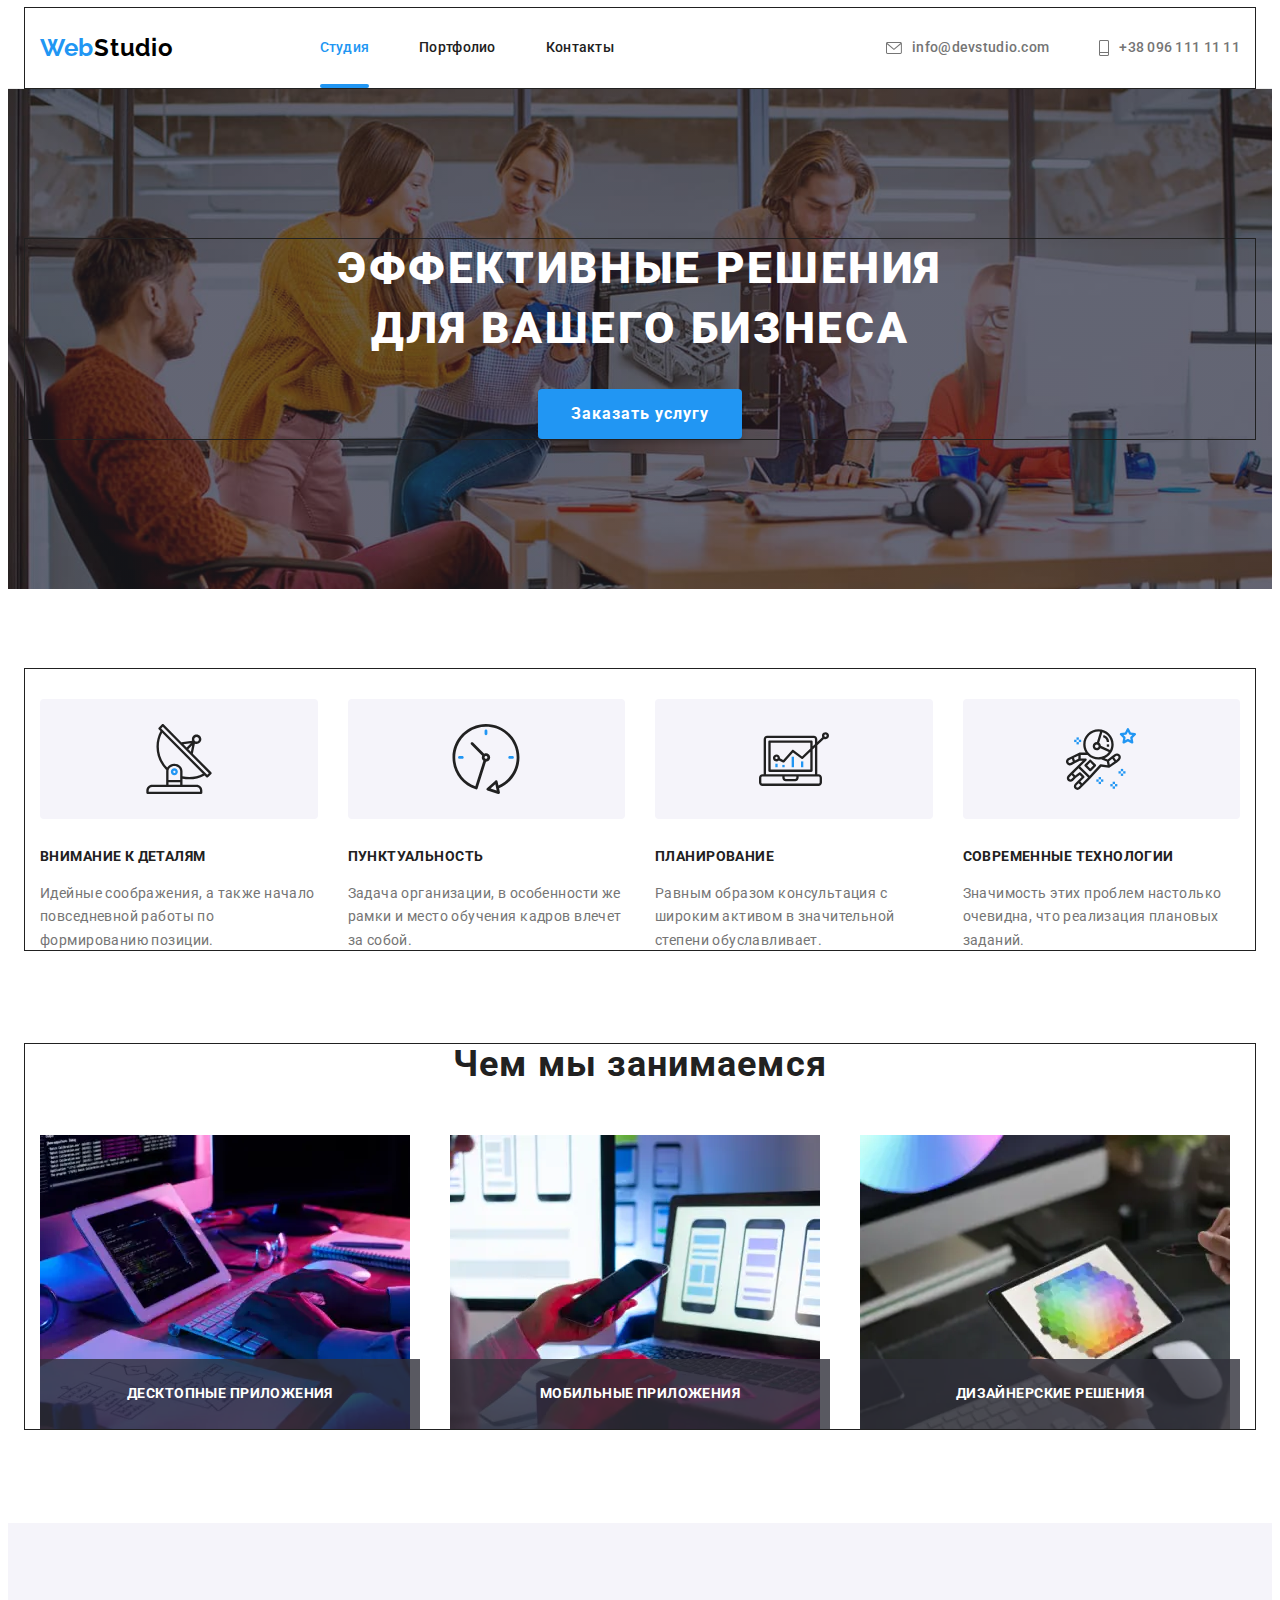
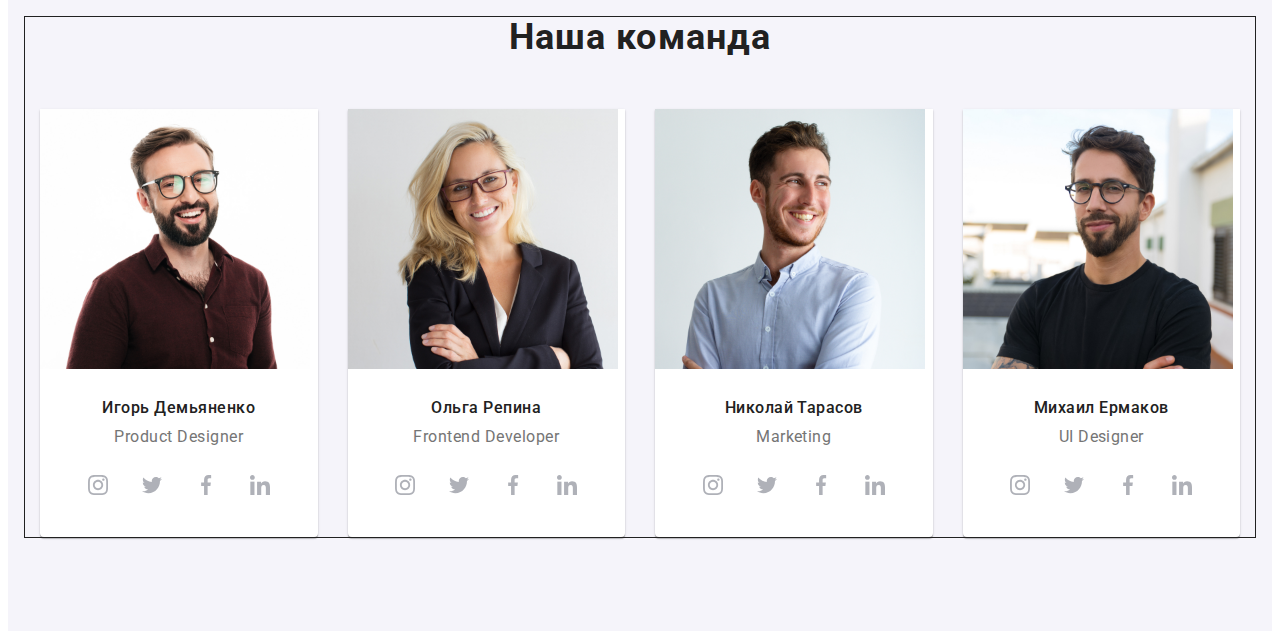
==== commit d0a6e511: "добавляет чем занимаемся" ====
--- a/index.html
+++ b/index.html
@@ -109,16 +109,16 @@
     </header>
     <main>
         <!--Hero section-->
-    <section class="hero">
-        <div class="container">
-            <div class="hero__br">
-                <h1 class="hero__title">Эффективные решения для вашего бизнеса</h1>
-                <button class="order-button" type="button" data-modal-open>Заказать услугу</button>
-            </div>
-        </div>    
-    </section>
+        <section class="hero">
+            <div class="container">
+                <div class="hero__br">
+                    <h1 class="hero__title">Эффективные решения для вашего бизнеса</h1>
+                    <button class="order-button" type="button" data-modal-open>Заказать услугу</button>
+                </div>
+            </div>    
+        </section>
         <!--Dignity-->
-        <!-- <section class="dignity-section">
+        <section class="dignity-section">
             <div class="container">
                 <h2 class="visually-hidden">Достоинства нашей студии</h2>
                 <ul class="dignity-section__list list">
@@ -160,195 +160,216 @@
                     </li>
                 </ul>
             </div>
-    </section> -->
+        </section>
         <!--types of products-->
-        <!-- <section class="types-of-product-section">
-        <div class="container">
-            <h2 class="products-and-team-titles">Чем мы занимаемся</h2>
-            <ul class="types-of-product-section__list list">
-                <li class="types-of-product-section__item">
-                    <div class="types-of-product-section__wraper">
-                        <img class="" src="./images/types-of-products/img1.png" alt="Написание кода" width="370" height="294">
-                        <div class="types-of-product-section__title-flex">
-                            <p>Десктопные приложения</p>
-                        </div>
-                    </div>
-                </li>
-                <li class="types-of-product-section__item">
-                    <div class="types-of-product-section__wraper">
-                        <img class="" src="./images/types-of-products/img2.png" alt="Проверка совместимости по размеру дивайса" width="370" height="294">
-                        <div class="types-of-product-section__title-flex">
-                            <p>Мобильные приложения</p>
-                        </div>
-                    </div>
-                </li>
-                <li class="types-of-product-section__item">
-                    <div class="types-of-product-section__wraper">
-                        <img class="" src="./images/types-of-products/img3.png" alt="Дизайн" width="370" height="294">
-                        <div class="types-of-product-section__title-flex">
-                            <p>Дизайнерские решения</p>
-                        </div>
-                    </div>
-                </li>
-            </ul>
-        </div>
-    </section> -->
+        <section class="types-of-product-section">
+            <div class="container">
+                <h2 class="products-and-team-titles">Чем мы занимаемся</h2>
+                <ul class="types-of-product-section__list list">
+                    <li class="types-of-product-section__item">
+                        <div class="types-of-product-section__wraper">
+                            <picture>
+                                <source srcset="./images/types-of-products/img1.webp 1x, ./images/types-of-products/img1@2x.webp 2x"
+                                    media="(min-width: 1200px)" type="image/webp">
+                                <source srcset="./images/types-of-products/img1.jpg 1x, ./images/types-of-products/img1@2x.jpg 2x"
+                                    media="(min-width: 1200px)">
+                               <img class="" src="./images/types-of-products/img1.jpg" alt="Написание кода" width="370" height="294">
+                            </picture>
+                            <div class="types-of-product-section__title-flex">
+                                <p>Десктопные приложения</p>
+                            </div>
+                        </div>
+                    </li>
+                    <li class="types-of-product-section__item">
+                        <div class="types-of-product-section__wraper">
+                            <picture>
+                                <source srcset="./images/types-of-products/img2.webp 1x, ./images/types-of-products/img2@2x.webp 2x"
+                                    media="(min-width: 1200px)" type="image/webp">
+                                <source srcset="./images/types-of-products/img2.jpg 1x, ./images/types-of-products/img2@2x.jpg 2x"
+                                    media="(min-width: 1200px)">
+                                <img class="" src="./images/types-of-products/img2.jpg" alt="Проверка совместимости по размеру дивайса" width="370"
+                                    height="294">
+                            </picture>
+                            
+                            <div class="types-of-product-section__title-flex">
+                                <p>Мобильные приложения</p>
+                            </div>
+                        </div>
+                    </li>
+                    <li class="types-of-product-section__item">
+                        <div class="types-of-product-section__wraper">
+                            <picture>
+                                <source srcset="./images/types-of-products/img3.webp 1x, ./images/types-of-products/img3@2x.webp 2x"
+                                    media="(min-width: 1200px)" type="image/webp">
+                                <source srcset="./images/types-of-products/img3.jpg 1x, ./images/types-of-products/img3@2x.jpg 2x"
+                                    media="(min-width: 1200px)">
+                                <img class="" src="./images/types-of-products/img3.jpg" alt="Дизайн" width="370" height="294">
+                            </picture>
+                            
+                            <div class="types-of-product-section__title-flex">
+                                <p>Дизайнерские решения</p>
+                            </div>
+                        </div>
+                    </li>
+                </ul>
+            </div>
+        </section>
         <!--Our team-->
-        <!-- <section class="our-team-section">
-        <div class="container">
-            <h2 class="products-and-team-titles">Наша команда</h2>
-            <ul class="our-team-section__list list">
-                <li class="our-team-section__item">
-                    <img class="" src="./images/our-team/img1.jpg" alt="Мужчина в рубашке, очках и с бородой" width="270" height="260">
-                    <div class="our-team-section__wraper">  
-                        <h3 class="our-team-section__names">Игорь Демьяненко</h3>
-                        <p class="our-team-section__job">Product Designer</p>
-                        <ul class="social-list list">
-                            <li class="social-list-item">
-                                <a href="" class="social-list-link link">
-                                   <svg class="social-list-ikon" width="20px" height="20px">
-                                       <use href="./images/sprite.svg#icon-instagram"></use>
-                                   </svg>
-                                </a>
-                            </li>
-                            <li class="social-list-item">
-                                <a href="" class="social-list-link link">
-                                    <svg class="social-list-ikon" width="20px" height="20px">
-                                        <use href="./images/sprite.svg#icon-twitter"></use>
-                                    </svg>
-                                </a>
-                            </li>
-                            <li class="social-list-item">
-                                <a href="" class="social-list-link link">
-                                    <svg class="social-list-ikon" width="20px" height="20px">
-                                        <use href="./images/sprite.svg#icon-facebook"></use>
-                                    </svg>
-                                </a>
-                            </li>
-                            <li class="social-list-item">
-                                <a href="" class="social-list-link link">
-                                    <svg class="social-list-ikon" width="20px" height="20px">
-                                        <use href="./images/sprite.svg#icon-linkedin"></use>
-                                    </svg>
-                                </a>
-                            </li>
-                        </ul>
-                    </div>
-                </li>
-                <li class="our-team-section__item">
-                    <img class="" src="./images/our-team/img2.jpg" alt="Женчина блондинка в пиджаке и очках" width="270" height="260">
-                    <div class="our-team-section__wraper">    
-                        <h3 class="our-team-section__names">Ольга Репина</h3>
-                        <p class="our-team-section__job">Frontend Developer</p>
-                        <ul class="social-list list">
-                            <li class="social-list-item">
-                                <a href="" class="social-list-link link">
+        <section class="our-team-section">
+            <div class="container">
+                <h2 class="products-and-team-titles">Наша команда</h2>
+                <ul class="our-team-section__list list">
+                    <li class="our-team-section__item">
+                        <img class="" src="./images/our-team/img1.jpg" alt="Мужчина в рубашке, очках и с бородой" width="270" height="260">
+                        <div class="our-team-section__wraper">  
+                            <h3 class="our-team-section__names">Игорь Демьяненко</h3>
+                            <p class="our-team-section__job">Product Designer</p>
+                            <ul class="social-list list">
+                                <li class="social-list-item">
+                                    <a href="" class="social-list-link link">
                                     <svg class="social-list-ikon" width="20px" height="20px">
                                         <use href="./images/sprite.svg#icon-instagram"></use>
                                     </svg>
-                                </a>
-                            </li>
-                            <li class="social-list-item">
-                                <a href="" class="social-list-link link">
-                                    <svg class="social-list-ikon" width="20px" height="20px">
-                                        <use href="./images/sprite.svg#icon-twitter"></use>
-                                    </svg>
-                                </a>
-                            </li>
-                            <li class="social-list-item">
-                                <a href="" class="social-list-link link">
-                                    <svg class="social-list-ikon" width="20px" height="20px">
-                                        <use href="./images/sprite.svg#icon-facebook"></use>
-                                    </svg>
-                                </a>
-                            </li>
-                            <li class="social-list-item">
-                                <a href="" class="social-list-link link">
-                                    <svg class="social-list-ikon" width="20px" height="20px">
-                                        <use href="./images/sprite.svg#icon-linkedin"></use>
-                                    </svg>
-                                </a>
-                            </li>
-                        </ul>
-                    </div>
-                </li>
-                <li class="our-team-section__item">
-                    <img class="" src="./images/our-team/img3.jpg" alt="Мужчина в светлой рубашке" width="270" height="260">
-                    <div class="our-team-section__wraper">    
-                        <h3 class="our-team-section__names">Николай Тарасов</h3>
-                        <p class="our-team-section__job">Marketing</p>
-                        <ul class="social-list list">
-                            <li class="social-list-item">
-                                <a href="" class="social-list-link link">
-                                    <svg class="social-list-ikon" width="20px" height="20px">
-                                        <use href="./images/sprite.svg#icon-instagram"></use>
-                                    </svg>
-                                </a>
-                            </li>
-                            <li class="social-list-item">
-                                <a href="" class="social-list-link link">
-                                    <svg class="social-list-ikon" width="20px" height="20px">
-                                        <use href="./images/sprite.svg#icon-twitter"></use>
-                                    </svg>
-                                </a>
-                            </li>
-                            <li class="social-list-item">
-                                <a href="" class="social-list-link link">
-                                    <svg class="social-list-ikon" width="20px" height="20px">
-                                        <use href="./images/sprite.svg#icon-facebook"></use>
-                                    </svg>
-                                </a>
-                            </li>
-                            <li class="social-list-item">
-                                <a href="" class="social-list-link link">
-                                    <svg class="social-list-ikon" width="20px" height="20px">
-                                        <use href="./images/sprite.svg#icon-linkedin"></use>
-                                    </svg>
-                                </a>
-                            </li>
-                        </ul>
-                    </div>
-                </li>
-                <li class="our-team-section__item">
-                    <img class="" src="./images/our-team/img4.jpg" alt="Мужчина в черной футболке, в очках и с бородой" width="270" height="260">
-                    <div class="our-team-section__wraper">    
-                        <h3 class="our-team-section__names">Михаил Ермаков</h3>
-                        <p class="our-team-section__job">UI Designer</p>
-                        <ul class="social-list list">
-                            <li class="social-list-item">
-                                <a href="" class="social-list-link link">
-                                    <svg class="social-list-ikon" width="20px" height="20px">
-                                        <use href="./images/sprite.svg#icon-instagram"></use>
-                                    </svg>
-                                </a>
-                            </li>
-                            <li class="social-list-item">
-                                <a href="" class="social-list-link link">
-                                    <svg class="social-list-ikon" width="20px" height="20px">
-                                        <use href="./images/sprite.svg#icon-twitter"></use>
-                                    </svg>
-                                </a>
-                            </li>
-                            <li class="social-list-item">
-                                <a href="" class="social-list-link link">
-                                    <svg class="social-list-ikon" width="20px" height="20px">
-                                        <use href="./images/sprite.svg#icon-facebook"></use>
-                                    </svg>
-                                </a>
-                            </li>
-                            <li class="social-list-item">
-                                <a href="" class="social-list-link link">
-                                    <svg class="social-list-ikon" width="20px" height="20px">
-                                        <use href="./images/sprite.svg#icon-linkedin"></use>
-                                    </svg>
-                                </a>
-                            </li>
-                        </ul>
-                    </div>
-                </li>
-            </ul>
-        </div>
-    </section> -->
+                                    </a>
+                                </li>
+                                <li class="social-list-item">
+                                    <a href="" class="social-list-link link">
+                                        <svg class="social-list-ikon" width="20px" height="20px">
+                                            <use href="./images/sprite.svg#icon-twitter"></use>
+                                        </svg>
+                                    </a>
+                                </li>
+                                <li class="social-list-item">
+                                    <a href="" class="social-list-link link">
+                                        <svg class="social-list-ikon" width="20px" height="20px">
+                                            <use href="./images/sprite.svg#icon-facebook"></use>
+                                        </svg>
+                                    </a>
+                                </li>
+                                <li class="social-list-item">
+                                    <a href="" class="social-list-link link">
+                                        <svg class="social-list-ikon" width="20px" height="20px">
+                                            <use href="./images/sprite.svg#icon-linkedin"></use>
+                                        </svg>
+                                    </a>
+                                </li>
+                            </ul>
+                        </div>
+                    </li>
+                    <li class="our-team-section__item">
+                        <img class="" src="./images/our-team/img2.jpg" alt="Женчина блондинка в пиджаке и очках" width="270" height="260">
+                        <div class="our-team-section__wraper">    
+                            <h3 class="our-team-section__names">Ольга Репина</h3>
+                            <p class="our-team-section__job">Frontend Developer</p>
+                            <ul class="social-list list">
+                                <li class="social-list-item">
+                                    <a href="" class="social-list-link link">
+                                        <svg class="social-list-ikon" width="20px" height="20px">
+                                            <use href="./images/sprite.svg#icon-instagram"></use>
+                                        </svg>
+                                    </a>
+                                </li>
+                                <li class="social-list-item">
+                                    <a href="" class="social-list-link link">
+                                        <svg class="social-list-ikon" width="20px" height="20px">
+                                            <use href="./images/sprite.svg#icon-twitter"></use>
+                                        </svg>
+                                    </a>
+                                </li>
+                                <li class="social-list-item">
+                                    <a href="" class="social-list-link link">
+                                        <svg class="social-list-ikon" width="20px" height="20px">
+                                            <use href="./images/sprite.svg#icon-facebook"></use>
+                                        </svg>
+                                    </a>
+                                </li>
+                                <li class="social-list-item">
+                                    <a href="" class="social-list-link link">
+                                        <svg class="social-list-ikon" width="20px" height="20px">
+                                            <use href="./images/sprite.svg#icon-linkedin"></use>
+                                        </svg>
+                                    </a>
+                                </li>
+                            </ul>
+                        </div>
+                    </li>
+                    <li class="our-team-section__item">
+                        <img class="" src="./images/our-team/img3.jpg" alt="Мужчина в светлой рубашке" width="270" height="260">
+                        <div class="our-team-section__wraper">    
+                            <h3 class="our-team-section__names">Николай Тарасов</h3>
+                            <p class="our-team-section__job">Marketing</p>
+                            <ul class="social-list list">
+                                <li class="social-list-item">
+                                    <a href="" class="social-list-link link">
+                                        <svg class="social-list-ikon" width="20px" height="20px">
+                                            <use href="./images/sprite.svg#icon-instagram"></use>
+                                        </svg>
+                                    </a>
+                                </li>
+                                <li class="social-list-item">
+                                    <a href="" class="social-list-link link">
+                                        <svg class="social-list-ikon" width="20px" height="20px">
+                                            <use href="./images/sprite.svg#icon-twitter"></use>
+                                        </svg>
+                                    </a>
+                                </li>
+                                <li class="social-list-item">
+                                    <a href="" class="social-list-link link">
+                                        <svg class="social-list-ikon" width="20px" height="20px">
+                                            <use href="./images/sprite.svg#icon-facebook"></use>
+                                        </svg>
+                                    </a>
+                                </li>
+                                <li class="social-list-item">
+                                    <a href="" class="social-list-link link">
+                                        <svg class="social-list-ikon" width="20px" height="20px">
+                                            <use href="./images/sprite.svg#icon-linkedin"></use>
+                                        </svg>
+                                    </a>
+                                </li>
+                            </ul>
+                        </div>
+                    </li>
+                    <li class="our-team-section__item">
+                        <img class="" src="./images/our-team/img4.jpg" alt="Мужчина в черной футболке, в очках и с бородой" width="270" height="260">
+                        <div class="our-team-section__wraper">    
+                            <h3 class="our-team-section__names">Михаил Ермаков</h3>
+                            <p class="our-team-section__job">UI Designer</p>
+                            <ul class="social-list list">
+                                <li class="social-list-item">
+                                    <a href="" class="social-list-link link">
+                                        <svg class="social-list-ikon" width="20px" height="20px">
+                                            <use href="./images/sprite.svg#icon-instagram"></use>
+                                        </svg>
+                                    </a>
+                                </li>
+                                <li class="social-list-item">
+                                    <a href="" class="social-list-link link">
+                                        <svg class="social-list-ikon" width="20px" height="20px">
+                                            <use href="./images/sprite.svg#icon-twitter"></use>
+                                        </svg>
+                                    </a>
+                                </li>
+                                <li class="social-list-item">
+                                    <a href="" class="social-list-link link">
+                                        <svg class="social-list-ikon" width="20px" height="20px">
+                                            <use href="./images/sprite.svg#icon-facebook"></use>
+                                        </svg>
+                                    </a>
+                                </li>
+                                <li class="social-list-item">
+                                    <a href="" class="social-list-link link">
+                                        <svg class="social-list-ikon" width="20px" height="20px">
+                                            <use href="./images/sprite.svg#icon-linkedin"></use>
+                                        </svg>
+                                    </a>
+                                </li>
+                            </ul>
+                        </div>
+                    </li>
+                </ul>
+            </div>
+        </section>
         <!--clients-section-->
         <!-- <section class="clients-section">
         <div class="container">
--- a/css/main.min.css
+++ b/css/main.min.css
@@ -1,2 +1,2 @@
-:root{--main-font: 'Roboto', sans-serif;--secondary-font: 'Raleway', sans-serif;--accent-color: #2196f3;--accent-operating: #2196f3;--backgroud-body-studio: #f5f4fa;--hero-section-background-color: #2f303a;--footer-background-color: #2f303a;--portfolio-cards-title-color: #212121;--portfolio-nav-text-color: #212121;--portfolio-cards-description-color: #757575;--footer-mail-tel-link-color: rgba(255, 255, 255, 0.6);--body-font-color: #212121;--navigation-logo-studio-color: #000000;--navigation-logo-studio-footer: #ffffff;--social-link-team-color: #afb1b8;--footer-join-link-color: rgba(255, 255, 255, 0.1);--overlay-background: rgba(33, 150, 243, 0.9);--types-of-product-bg: rgba(47, 48, 58, 0.8)}body{font-family:var(--main-font);color:var(--body-font-color)}h1,h2,h3,h4,h5,h6,p{margin:0}ul,ol{margin:0;padding:0}img{display:block}.link{text-decoration:none}.list{list-style:none}.address{font-style:normal}.visually-hidden{position:absolute !important;clip:rect(1px 1px 1px 1px);clip:rect(1px, 1px, 1px, 1px);padding:0 !important;border:0 !important;height:1px !important;width:1px !important;overflow:hidden}.container{padding-left:15px;padding-right:15px;outline:1px solid;color:red}.header .container{display:flex;align-items:center;justify-content:space-between}@media screen and (min-width: 480px){.container{width:480px;margin:0 auto}}@media screen and (min-width: 768px){.container{width:768px}}@media screen and (min-width: 1200px){.container{width:1200px}}.backgroud-body-studio{background-color:var(--navigation-logo-studio-footer)}.navigation-logo-link{font-family:var(--secondary-font);font-weight:700;font-size:24px;line-height:1.16;letter-spacing:0.03em;color:var(--accent-color)}.navigation__logo_studio-color{color:var(--navigation-logo-studio-color)}.navigation__logo_studio-footer-color{color:var(--navigation-logo-studio-footer)}.order-button{font-family:var(--main-font);font-weight:700;font-size:16px;line-height:1.87;cursor:pointer;color:var(--navigation-logo-studio-footer);background-color:var(--accent-color);text-align:center;letter-spacing:0.06em;display:flex;align-items:center;min-width:200px;margin:0 auto;border:none;box-shadow:0px 4px 4px rgba(0,0,0,0.15);border-radius:4px;padding:10px 33px}.products-and-team-titles{font-weight:700;font-size:36px;line-height:1.16;text-align:center;letter-spacing:0.03em;margin-bottom:50px}.header{background-color:var(--navigation-logo-studio-footer);border-bottom:1px solid #ececec;padding-top:16px;padding-bottom:16px}@media screen and (max-width: 767px){.navigation__item:not(:first-child){display:none}.mail-tel-links{display:none}.burger-btn,.mobile-menu-close-btn{background-color:transparent;border:none;padding:0;transition:fill 250ms cubic-bezier(0.4, 0, 0.2, 1)}.burger-btn:hover,.burger-btn:focus,.mobile-menu-close-btn:hover,.mobile-menu-close-btn:focus{fill:var(--accent-color)}.mobile-menu-close-btn{position:absolute;top:10px;right:15px;width:40px;height:40px}.mobile-menu{position:fixed;top:0;left:50%;width:100vw;max-width:480px;height:100vh;padding:48px 40px;background-color:var(--navigation-logo-studio-footer);transform:translateY(-100%) translateX(-50%);transition:transform 250ms cubic-bezier(0.4, 0, 0.2, 1)}.is-open{transform:translateY(0) translateX(-50%)}.mobile-menu__link{font-family:Roboto;font-weight:500;font-size:40px;line-height:1.17;letter-spacing:0.02em;color:var(--portfolio-nav-text-color)}.operating-page{color:var(--accent-operating)}.mobile-menu__list{display:flex;flex-direction:column;justify-content:space-between;height:200px}.mobile-menu-wraper{display:flex;flex-direction:column;justify-content:space-between;height:100%}.mobile-menu__contact-list{display:flex;flex-direction:column;justify-content:space-between;height:98px}.contact-list-social-link-wraper{display:flex;flex-direction:column;justify-content:space-between;height:183px}.mobile-menu__contact-tel-link{font-family:Roboto;font-weight:500;font-size:34px;line-height:1.17;letter-spacing:0.02em;color:var(--accent-color)}.mobile-menu__contact-mail-link{font-family:Roboto;font-weight:500;font-size:24px;line-height:1.16;letter-spacing:0.02em;color:var(--portfolio-cards-description-color)}.menu-social-links{display:flex}.menu-social-link__link{font-family:Roboto;font-size:18px;line-height:1.22;letter-spacing:0.02em;color:var(--accent-color)}.menu-social-link__item:not(:last-child){margin-right:10px}.menu-social-link__item:not(:last-child)::after{content:'';height:22px;width:0px;margin-left:10px;border:1px solid rgba(33,33,33,0.2);transform:rotate(90deg)}}@media screen and (min-width: 768px){.burger-btn{display:none}.mobile-menu{display:none}.header{padding-top:0px;padding-bottom:0px}.navigation{display:flex;align-items:center}.navigation__list{display:flex;align-items:center}.navigation__item:not(:last-child){margin-right:50px}.navigation__item .navigation-logo-link{margin-right:38px}.mail-tel-links{display:flex;flex-direction:column;align-items:flex-start;margin-left:auto;height:38px;justify-content:space-between}.mail-tel-links>.link{padding-top:0px;padding-bottom:0px}.font-specs{font-family:var(--main-font);font-weight:500;font-size:12px;line-height:1.16;letter-spacing:0.02em;transition:color 250ms cubic-bezier(0.4, 0, 0.2, 1)}.navigation__link-color{color:var(--portfolio-cards-title-color);padding-top:32px;padding-bottom:32px;display:block}.navigation__link-color:hover,.navigation__link-color:focus{color:var(--accent-color)}.mail-tel-links__mail-color{color:var(--portfolio-cards-description-color);display:flex;align-items:center;margin-left:auto;fill:var(--portfolio-cards-description-color)}.mail-tel-links__mail-color svg{margin-right:10px}.mail-tel-links__mail-color:hover,.mail-tel-links__mail-color:focus{color:var(--accent-color);fill:var(--accent-color)}.mail-tel-links__tel-color{color:var(--portfolio-cards-description-color);display:flex;align-items:center;fill:var(--portfolio-cards-description-color)}.mail-tel-links__tel-color svg{margin-right:10px}.mail-tel-links__tel-color:hover,.mail-tel-links__tel-color:focus{color:var(--accent-color);fill:var(--accent-color)}.operating-page-wraper{position:relative}.operating-page{color:var(--accent-operating)}.operating-page-line{position:absolute;left:0;bottom:0;width:100%;height:4px;background-color:var(--accent-operating);border-radius:2px}}@media screen and (min-width: 1200px){.mail-tel-links{flex-direction:row;align-items:center;height:auto;justify-content:unset}.mail-tel-links>.link{padding-top:32px;padding-bottom:32px}.navigation__item .navigation-logo-link{margin-right:96px}.mail-tel-links__mail-color{margin-right:50px}.mail-tel-links__tel-color{margin-left:auto}.font-specs{font-size:14px;line-height:1.14}}.hero{background:var(--hero-section-background-color);background-image:linear-gradient(rgba(47,48,58,0.4), rgba(47,48,58,0.4)),url(../images/hero-mobile.jpg);background-repeat:no-repeat;background-size:cover;max-width:480px;margin:0 auto;padding-top:150px;padding-bottom:150px}.hero__title{font-weight:900;font-size:26px;line-height:1.61;text-align:center;letter-spacing:0.06em;text-transform:uppercase;color:var(--navigation-logo-studio-footer);margin-bottom:30px}@media screen and (min-width: 480px){.hero__br{width:360px;margin:0 auto}}@media screen and (min-width: 480px) and (min-device-pixel-ratio: 2), screen and (min-width: 480px) and (min-resolution: 192dpi), screen and (min-width: 480px) and (min-resolution: 2dppx){.hero{background-image:linear-gradient(rgba(47,48,58,0.4), rgba(47,48,58,0.4)),url(../images/hero-mobile@2x.jpg)}}@media screen and (min-width: 768px){.hero{background-size:cover;max-width:1200px;background-image:linear-gradient(rgba(47,48,58,0.4), rgba(47,48,58,0.4)),url(../images/hero-tablet.jpg)}}@media screen and (min-width: 768px) and (min-device-pixel-ratio: 2), screen and (min-width: 768px) and (min-resolution: 192dpi), screen and (min-width: 768px) and (min-resolution: 2dppx){.hero{background-image:linear-gradient(rgba(47,48,58,0.4), rgba(47,48,58,0.4)),url(../images/hero-tablet@2x.jpg)}}@media screen and (min-width: 1200px){.hero{background-size:cover;max-width:1600px;background-image:linear-gradient(rgba(47,48,58,0.4), rgba(47,48,58,0.4)),url(../images/hero.jpg)}}@media screen and (min-width: 1200px) and (min-device-pixel-ratio: 2), screen and (min-width: 1200px) and (min-resolution: 192dpi), screen and (min-width: 1200px) and (min-resolution: 2dppx){.hero{background-image:linear-gradient(rgba(47,48,58,0.4), rgba(47,48,58,0.4)),url(../images/hero@2x.jpg)}}@media screen and (min-width: 1200px){.hero__title{font-size:44px;line-height:1.36}.hero__br{width:696px}}.dignity-section{padding-top:110px;padding-bottom:94px}.dignity-section__list{display:flex;flex-wrap:wrap;margin-left:-30px;margin-top:-30px}.dignity-section__item{flex-basis:calc(100% / 4 - 30px);margin-left:30px;margin-top:30px;height:251px}.dignity-section__icon-size{height:120px;margin-bottom:30px;background:var(--backgroud-body-studio);border-radius:4px;display:flex;align-items:center;justify-content:center}.dignity-section__title{font-weight:700;font-size:14px;line-height:1.14;letter-spacing:0.03em;text-transform:uppercase;margin-bottom:17px}.dignity-section__description{font-size:14px;line-height:1.71;letter-spacing:0.03em;color:var(--portfolio-cards-description-color)}.types-of-product-section{padding-bottom:94px}.types-of-product-section__list{display:flex;flex-wrap:wrap;margin-left:-30px;margin-top:-30px}.types-of-product-section__item{flex-basis:calc(100% / 3 - 30px);margin-left:30px;margin-top:30px}.types-of-product-section__wraper{position:relative}.types-of-product-section__title-flex{display:flex;justify-content:center;align-items:center;height:70px;width:100%;font-weight:700;font-size:14px;line-height:1.14;letter-spacing:0.03em;text-transform:uppercase;color:var(--navigation-logo-studio-footer);background-color:var(--types-of-product-bg);position:absolute;bottom:0;left:0}.our-team-section{padding-top:94px;padding-bottom:94px;background-color:var(--backgroud-body-studio)}.our-team-section__list{display:flex;flex-wrap:wrap;margin-left:-30px;margin-top:-30px}.our-team-section__item{flex-basis:calc(100% / 4 - 30px);margin-left:30px;margin-top:30px;background:var(--navigation-logo-studio-footer);box-shadow:0px 1px 3px rgba(0,0,0,0.12),0px 1px 1px rgba(0,0,0,0.14),0px 2px 1px rgba(0,0,0,0.2);border-radius:0px 0px 4px 4px}.our-team-section__wraper{padding-top:30px;padding-bottom:30px}.our-team-section__names{font-weight:500;font-size:16px;line-height:1.18;text-align:center;letter-spacing:0.03em;margin-bottom:10px}.our-team-section__job{font-size:16px;line-height:1.18;text-align:center;letter-spacing:0.03em;color:var(--portfolio-cards-description-color)}.social-list{display:flex;align-items:center;justify-content:center;margin-top:16px}.social-list-item:not(:last-child){margin-right:10px}.social-list-link{display:flex;justify-content:center;align-items:center;width:44px;height:44px;border-radius:50%;background-color:var(--navigation-logo-studio-footer);fill:var(--social-link-team-color);transition:background-color 250ms cubic-bezier(0.4, 0, 0.2, 1)}.social-list-link:hover,.social-list-link:focus{background-color:var(--accent-color);fill:var(--navigation-logo-studio-footer)}.social-list-ikon{transition:fill 250ms cubic-bezier(0.4, 0, 0.2, 1)}.clients-section{padding-top:94px;padding-bottom:94px}.clients-section__list{display:flex;flex-wrap:wrap;margin-left:-30px;margin-top:-30px}.clients-section__item{flex-basis:calc(100% / 6 - 30px);margin-left:30px;margin-top:30px;border:1px solid var(--social-link-team-color);border-radius:4px;transition:border-color 250ms cubic-bezier(0.4, 0, 0.2, 1)}.clients-section__item:hover,.clients-section__item:focus{border-color:var(--accent-color)}.clients-section__link{display:flex;justify-content:center;align-items:center;height:90px;fill:var(--social-link-team-color)}.clients-section__link:hover,.clients-section__link:focus{fill:var(--accent-color)}.footer-adress-wraper{width:231px}.footer-adress-wraper__logo-margin{display:block;margin-bottom:20px}.footer-adress-wraper__item:not(:last-child){margin-bottom:6px}.footer-adress-wraper__google-maps{font-family:var(--main-font);font-size:14px;line-height:1.71;letter-spacing:0.03em;color:var(--navigation-logo-studio-footer)}.footer-adress-wraper__mail-tel-link{font-family:var(--main-font);font-size:14px;line-height:1.71;letter-spacing:0.03em;color:var(--footer-mail-tel-link-color);transition:color 250ms cubic-bezier(0.4, 0, 0.2, 1)}.footer-adress-wraper__mail-tel-link:hover,.footer-adress-wraper__mail-tel-link:focus{color:var(--accent-color)}.footer{background:var(--footer-background-color);padding-top:60px;padding-bottom:60px}.join-container__subscribe{font-family:var(--main-font);font-weight:700;font-size:14px;line-height:1.14;letter-spacing:0.03em;text-transform:uppercase;margin-bottom:20px;color:var(--navigation-logo-studio-footer)}.join-container{margin-left:70px}.join-container>.social-list{margin:0px}.join-container__color{background-color:var(--footer-join-link-color);fill:var(--navigation-logo-studio-footer)}.join-container__color:hover,.join-container__color:focus{background-color:var(--accent-color);fill:var(--navigation-logo-studio-footer)}.footer-form__subscribe{font-size:14px;line-height:1.14;letter-spacing:0.03em;text-transform:uppercase;color:var(--navigation-logo-studio-footer)}.footer-form{margin-left:93px}.form-subscribe-wraper{display:flex;align-items:center;position:relative;margin-top:20px}.form-subscribe-wraper__input{width:358px;height:50px;font-size:16px;line-height:1.25;letter-spacing:0.03em;color:var(--footer-mail-tel-link-color);margin-right:12px;border:1px solid rgba(255,255,255,0.3);box-sizing:border-box;filter:drop-shadow(0px 4px 4px rgba(0,0,0,0.15));border-radius:4px;background-color:transparent;padding:15px 16px;transition:border-color 250ms cubic-bezier(0.4, 0, 0.2, 1)}.form-subscribe-wraper__input::placeholder{font-size:16px;line-height:1.25;letter-spacing:0.03em;color:var(--footer-mail-tel-link-color)}.form-subscribe-wraper__input:focus{outline:none;border-color:var(--accent-color)}.form-subscribe-wraper__btn{font-family:var(--main-font);font-weight:700;font-size:16px;line-height:1.87;cursor:pointer;color:var(--navigation-logo-studio-footer);background-color:var(--accent-color);letter-spacing:0.06em;display:flex;justify-content:flex-start;align-items:center;min-width:200px;align-self:center;border:none;box-shadow:0px 4px 4px rgba(0,0,0,0.15);border-radius:4px;padding:10px 29px}.form-subscribe-wraper__icon{position:absolute;right:29px;bottom:10px;fill:var(--navigation-logo-studio-footer)}.backdrop{position:fixed;top:0;left:0;width:100vw;height:100vh;background-color:rgba(0,0,0,0.2);transition:all 250ms cubic-bezier(0.4, 0, 0.2, 1)}.modal{position:absolute;top:50%;left:50%;transform:translate(-50%, -50%);width:450px;height:609px;background-color:var(--navigation-logo-studio-footer);box-shadow:0px 1px 3px rgba(0,0,0,0.12),0px 1px 1px rgba(0,0,0,0.14),0px 2px 1px rgba(0,0,0,0.2);border-radius:4px;padding:40px}.modal__close-btn{position:absolute;top:8px;right:8px;width:30px;height:30px;background:transparent;border:1px solid rgba(0,0,0,0.1);border-radius:50%;cursor:pointer}.modal__close-btn:hover{fill:var(--accent-color)}.modal__close-btn-position{position:absolute;top:50%;left:50%;transform:translate(-50%, -50%);transition:fill 250ms cubic-bezier(0.4, 0, 0.2, 1)}.is-hidden{opacity:0;visibility:hidden;pointer-events:none}@media screen and (min-width: 1200px){.modal{width:528px;height:580px}}.modal-form{display:flex;flex-direction:column}.modal-form__bidding{font-family:Roboto;font-style:normal;font-size:20px;line-height:1.15;text-align:center;letter-spacing:0.03em;margin-bottom:12px}.modal-form-field{margin-bottom:10px;font-family:var(--main-font);font-size:12px;line-height:1.17;letter-spacing:0.01em;color:var(--portfolio-cards-description-color)}.modal-form-input-wrapper{position:relative;display:block;margin-top:4px}.modal-form-input{width:100%;height:40px;border:1px solid rgba(33,33,33,0.2);border-radius:4px;padding-left:42px;transition:border-color 250ms cubic-bezier(0.4, 0, 0.2, 1)}.modal-form-input:focus{outline:none;border-color:var(--accent-color)}.modal-form-input-wrapper__icon{position:absolute;top:50%;left:12px;transform:translateY(-50%);display:block;fill:var(--body-font-color);transition:fill 250ms cubic-bezier(0.4, 0, 0.2, 1)}.modal-form-input:focus+.modal-form-input-wrapper__icon{fill:var(--accent-color)}.modal-form-field__message{width:100%;height:120px;border:1px solid rgba(33,33,33,0.2);border-radius:4px;padding:12px 16px;resize:none;transition:border-color 250ms cubic-bezier(0.4, 0, 0.2, 1);margin-top:4px}.modal-form-field__message::placeholder{font-size:14px;line-height:1.14;color:rgba(117,117,117,0.5)}.modal-form-field__message:focus{outline:none;border-color:var(--accent-color)}.modal-form-term__check-desc{font-size:12px;display:flex;align-items:center;font-family:Roboto;font-size:12px;line-height:1.16;letter-spacing:0.03em;color:var(--portfolio-cards-description-color);justify-content:center}.modal-form-term__check-desc::before{display:block;content:'';width:16px;height:15px;background-image:url(../images/Vector.svg);cursor:pointer;margin-right:7px;border-radius:2px}.modal-form-term:focus+.modal-form-term__check-desc::before{background-image:radial-gradient(circle at center, rgba(33,150,243,0.1), rgba(33,150,243,0.7))}.modal-form-term:checked+.modal-form-term__check-desc::before{background-color:var(--accent-color);border-radius:2px;background-image:url(../images/icon-check.svg);background-position:center}.contract{font-family:Roboto;font-size:12px;line-height:1.16;letter-spacing:0.03em;text-decoration-line:underline;color:var(--accent-operating)}.modal-form-btn{font-family:var(--main-font);font-weight:700;font-size:16px;line-height:1.87;cursor:pointer;color:var(--navigation-logo-studio-footer);background-color:var(--accent-color);letter-spacing:0.06em;display:flex;justify-content:center;align-items:center;min-width:200px;align-self:center;border:none;box-shadow:0px 4px 4px rgba(0,0,0,0.15);border-radius:4px;padding:10px 33px;margin-top:30px}@media screen and (min-width: 1200px){.contract{font-size:14px;line-height:1.71}.modal-form-term__check-desc{font-size:14px;line-height:1.71}}
+:root{--main-font: 'Roboto', sans-serif;--secondary-font: 'Raleway', sans-serif;--accent-color: #2196f3;--accent-operating: #2196f3;--backgroud-body-studio: #f5f4fa;--hero-section-background-color: #2f303a;--footer-background-color: #2f303a;--portfolio-cards-title-color: #212121;--portfolio-nav-text-color: #212121;--portfolio-cards-description-color: #757575;--footer-mail-tel-link-color: rgba(255, 255, 255, 0.6);--body-font-color: #212121;--navigation-logo-studio-color: #000000;--navigation-logo-studio-footer: #ffffff;--social-link-team-color: #afb1b8;--footer-join-link-color: rgba(255, 255, 255, 0.1);--overlay-background: rgba(33, 150, 243, 0.9);--types-of-product-bg: rgba(47, 48, 58, 0.8)}body{font-family:var(--main-font);color:var(--body-font-color)}h1,h2,h3,h4,h5,h6,p{margin:0}ul,ol{margin:0;padding:0}img{display:block}.link{text-decoration:none}.list{list-style:none}.address{font-style:normal}.visually-hidden{position:absolute !important;clip:rect(1px 1px 1px 1px);clip:rect(1px, 1px, 1px, 1px);padding:0 !important;border:0 !important;height:1px !important;width:1px !important;overflow:hidden}.container{padding-left:15px;padding-right:15px;outline:1px solid}.header .container{display:flex;align-items:center;justify-content:space-between}@media screen and (min-width: 480px){.container{width:480px;margin:0 auto}}@media screen and (min-width: 768px){.container{width:768px}}@media screen and (min-width: 1200px){.container{width:1200px}}.backgroud-body-studio{background-color:var(--navigation-logo-studio-footer)}.navigation-logo-link{font-family:var(--secondary-font);font-weight:700;font-size:24px;line-height:1.16;letter-spacing:0.03em;color:var(--accent-color)}.navigation__logo_studio-color{color:var(--navigation-logo-studio-color)}.navigation__logo_studio-footer-color{color:var(--navigation-logo-studio-footer)}.order-button{font-family:var(--main-font);font-weight:700;font-size:16px;line-height:1.87;cursor:pointer;color:var(--navigation-logo-studio-footer);background-color:var(--accent-color);text-align:center;letter-spacing:0.06em;display:flex;align-items:center;min-width:200px;margin:0 auto;border:none;box-shadow:0px 4px 4px rgba(0,0,0,0.15);border-radius:4px;padding:10px 33px}.products-and-team-titles{font-weight:700;font-size:36px;line-height:1.16;text-align:center;letter-spacing:0.03em;margin-bottom:50px}.header{background-color:var(--navigation-logo-studio-footer);border-bottom:1px solid #ececec;padding-top:16px;padding-bottom:16px}@media screen and (max-width: 767px){.navigation__item:not(:first-child){display:none}.mail-tel-links{display:none}.burger-btn,.mobile-menu-close-btn{background-color:transparent;border:none;padding:0;transition:fill 250ms cubic-bezier(0.4, 0, 0.2, 1)}.burger-btn:hover,.burger-btn:focus,.mobile-menu-close-btn:hover,.mobile-menu-close-btn:focus{fill:var(--accent-color)}.mobile-menu-close-btn{position:absolute;top:10px;right:15px;width:40px;height:40px}.mobile-menu{position:fixed;top:0;left:50%;width:100vw;max-width:480px;height:100vh;padding:48px 40px;background-color:var(--navigation-logo-studio-footer);transform:translateY(-100%) translateX(-50%);transition:transform 250ms cubic-bezier(0.4, 0, 0.2, 1)}.is-open{transform:translateY(0) translateX(-50%)}.mobile-menu__link{font-family:Roboto;font-weight:500;font-size:40px;line-height:1.17;letter-spacing:0.02em;color:var(--portfolio-nav-text-color)}.operating-page{color:var(--accent-operating)}.mobile-menu__list{display:flex;flex-direction:column;justify-content:space-between;height:200px}.mobile-menu-wraper{display:flex;flex-direction:column;justify-content:space-between;height:100%}.mobile-menu__contact-list{display:flex;flex-direction:column;justify-content:space-between;height:98px}.contact-list-social-link-wraper{display:flex;flex-direction:column;justify-content:space-between;height:183px}.mobile-menu__contact-tel-link{font-family:Roboto;font-weight:500;font-size:34px;line-height:1.17;letter-spacing:0.02em;color:var(--accent-color)}.mobile-menu__contact-mail-link{font-family:Roboto;font-weight:500;font-size:24px;line-height:1.16;letter-spacing:0.02em;color:var(--portfolio-cards-description-color)}.menu-social-links{display:flex}.menu-social-link__link{font-family:Roboto;font-size:18px;line-height:1.22;letter-spacing:0.02em;color:var(--accent-color)}.menu-social-link__item:not(:last-child){margin-right:10px}.menu-social-link__item:not(:last-child)::after{content:'';height:22px;width:0px;margin-left:10px;border:1px solid rgba(33,33,33,0.2);transform:rotate(90deg)}}@media screen and (min-width: 768px){.burger-btn{display:none}.mobile-menu{display:none}.header{padding-top:0px;padding-bottom:0px}.navigation{display:flex;align-items:center}.navigation__list{display:flex;align-items:center}.navigation__item:not(:last-child){margin-right:50px}.navigation__item .navigation-logo-link{margin-right:38px}.mail-tel-links{display:flex;flex-direction:column;align-items:flex-start;margin-left:auto;height:38px;justify-content:space-between}.mail-tel-links>.link{padding-top:0px;padding-bottom:0px}.font-specs{font-family:var(--main-font);font-weight:500;font-size:12px;line-height:1.16;letter-spacing:0.02em;transition:color 250ms cubic-bezier(0.4, 0, 0.2, 1)}.navigation__link-color{color:var(--portfolio-cards-title-color);padding-top:32px;padding-bottom:32px;display:block}.navigation__link-color:hover,.navigation__link-color:focus{color:var(--accent-color)}.mail-tel-links__mail-color{color:var(--portfolio-cards-description-color);display:flex;align-items:center;margin-left:auto;fill:var(--portfolio-cards-description-color)}.mail-tel-links__mail-color svg{margin-right:10px}.mail-tel-links__mail-color:hover,.mail-tel-links__mail-color:focus{color:var(--accent-color);fill:var(--accent-color)}.mail-tel-links__tel-color{color:var(--portfolio-cards-description-color);display:flex;align-items:center;fill:var(--portfolio-cards-description-color)}.mail-tel-links__tel-color svg{margin-right:10px}.mail-tel-links__tel-color:hover,.mail-tel-links__tel-color:focus{color:var(--accent-color);fill:var(--accent-color)}.operating-page-wraper{position:relative}.operating-page{color:var(--accent-operating)}.operating-page-line{position:absolute;left:0;bottom:0;width:100%;height:4px;background-color:var(--accent-operating);border-radius:2px}}@media screen and (min-width: 1200px){.mail-tel-links{flex-direction:row;align-items:center;height:auto;justify-content:unset}.mail-tel-links>.link{padding-top:32px;padding-bottom:32px}.navigation__item .navigation-logo-link{margin-right:96px}.mail-tel-links__mail-color{margin-right:50px}.mail-tel-links__tel-color{margin-left:auto}.font-specs{font-size:14px;line-height:1.14}}.hero{background:var(--hero-section-background-color);background-image:linear-gradient(rgba(47,48,58,0.4), rgba(47,48,58,0.4)),url(../images/hero-mobile.jpg);background-repeat:no-repeat;background-size:cover;max-width:480px;margin:0 auto;padding-top:150px;padding-bottom:150px}.hero__title{font-weight:900;font-size:26px;line-height:1.61;text-align:center;letter-spacing:0.06em;text-transform:uppercase;color:var(--navigation-logo-studio-footer);margin-bottom:30px}@media screen and (min-width: 480px){.hero__br{width:360px;margin:0 auto}}@media screen and (min-width: 480px) and (min-device-pixel-ratio: 2), screen and (min-width: 480px) and (min-resolution: 192dpi), screen and (min-width: 480px) and (min-resolution: 2dppx){.hero{background-image:linear-gradient(rgba(47,48,58,0.4), rgba(47,48,58,0.4)),url(../images/hero-mobile@2x.jpg)}}@media screen and (min-width: 768px){.hero{background-size:cover;max-width:1200px;background-image:linear-gradient(rgba(47,48,58,0.4), rgba(47,48,58,0.4)),url(../images/hero-tablet.jpg)}}@media screen and (min-width: 768px) and (min-device-pixel-ratio: 2), screen and (min-width: 768px) and (min-resolution: 192dpi), screen and (min-width: 768px) and (min-resolution: 2dppx){.hero{background-image:linear-gradient(rgba(47,48,58,0.4), rgba(47,48,58,0.4)),url(../images/hero-tablet@2x.jpg)}}@media screen and (min-width: 1200px){.hero{background-size:cover;max-width:1600px;background-image:linear-gradient(rgba(47,48,58,0.4), rgba(47,48,58,0.4)),url(../images/hero.jpg)}}@media screen and (min-width: 1200px) and (min-device-pixel-ratio: 2), screen and (min-width: 1200px) and (min-resolution: 192dpi), screen and (min-width: 1200px) and (min-resolution: 2dppx){.hero{background-image:linear-gradient(rgba(47,48,58,0.4), rgba(47,48,58,0.4)),url(../images/hero@2x.jpg)}}@media screen and (min-width: 1200px){.hero__title{font-size:44px;line-height:1.36}.hero__br{width:696px}}.dignity-section{padding-top:60px;padding-bottom:60px}.dignity-section__list{display:flex;flex-wrap:wrap}.dignity-section__icon-size{height:120px;margin-bottom:30px;background:var(--backgroud-body-studio);border-radius:4px;display:flex;align-items:center;justify-content:center}.dignity-section__title{font-weight:700;font-size:14px;line-height:1.14;letter-spacing:0.03em;text-transform:uppercase;margin-bottom:10px;text-align:center}.dignity-section__description{font-size:14px;line-height:1.71;letter-spacing:0.03em;color:var(--portfolio-cards-description-color)}.dignity-section__item:not(:last-child){margin-bottom:30px}@media screen and (min-width: 768px){.dignity-section__item{flex-basis:calc(100% / 2 - 30px);margin-left:30px;margin-top:30px;height:251px}.dignity-section__list{margin-left:-30px;margin-top:-30px}.dignity-section__item:not(:last-child){margin-bottom:0px}.dignity-section__title{text-align:start}}@media screen and (min-width: 1200px){.dignity-section__item{flex-basis:calc(100% / 4 - 30px)}.dignity-section{padding-top:110px;padding-bottom:94px}.dignity-section__title{margin-bottom:17px}}.types-of-product-section{padding-bottom:94px}.types-of-product-section__list{display:flex;flex-wrap:wrap;margin-left:-30px;margin-top:-30px}.types-of-product-section__item{flex-basis:calc(100% / 3 - 30px);margin-left:30px;margin-top:30px}.types-of-product-section__wraper{position:relative}.types-of-product-section__title-flex{display:flex;justify-content:center;align-items:center;height:70px;width:100%;font-weight:700;font-size:14px;line-height:1.14;letter-spacing:0.03em;text-transform:uppercase;color:var(--navigation-logo-studio-footer);background-color:var(--types-of-product-bg);position:absolute;bottom:0;left:0}@media screen and (max-width: 1199px){.types-of-product-section{display:none}}.our-team-section{padding-top:94px;padding-bottom:94px;background-color:var(--backgroud-body-studio)}.our-team-section__list{display:flex;flex-wrap:wrap;margin-left:-30px;margin-top:-30px}.our-team-section__item{flex-basis:calc(100% / 4 - 30px);margin-left:30px;margin-top:30px;background:var(--navigation-logo-studio-footer);box-shadow:0px 1px 3px rgba(0,0,0,0.12),0px 1px 1px rgba(0,0,0,0.14),0px 2px 1px rgba(0,0,0,0.2);border-radius:0px 0px 4px 4px}.our-team-section__wraper{padding-top:30px;padding-bottom:30px}.our-team-section__names{font-weight:500;font-size:16px;line-height:1.18;text-align:center;letter-spacing:0.03em;margin-bottom:10px}.our-team-section__job{font-size:16px;line-height:1.18;text-align:center;letter-spacing:0.03em;color:var(--portfolio-cards-description-color)}.social-list{display:flex;align-items:center;justify-content:center;margin-top:16px}.social-list-item:not(:last-child){margin-right:10px}.social-list-link{display:flex;justify-content:center;align-items:center;width:44px;height:44px;border-radius:50%;background-color:var(--navigation-logo-studio-footer);fill:var(--social-link-team-color);transition:background-color 250ms cubic-bezier(0.4, 0, 0.2, 1)}.social-list-link:hover,.social-list-link:focus{background-color:var(--accent-color);fill:var(--navigation-logo-studio-footer)}.social-list-ikon{transition:fill 250ms cubic-bezier(0.4, 0, 0.2, 1)}.clients-section{padding-top:94px;padding-bottom:94px}.clients-section__list{display:flex;flex-wrap:wrap;margin-left:-30px;margin-top:-30px}.clients-section__item{flex-basis:calc(100% / 6 - 30px);margin-left:30px;margin-top:30px;border:1px solid var(--social-link-team-color);border-radius:4px;transition:border-color 250ms cubic-bezier(0.4, 0, 0.2, 1)}.clients-section__item:hover,.clients-section__item:focus{border-color:var(--accent-color)}.clients-section__link{display:flex;justify-content:center;align-items:center;height:90px;fill:var(--social-link-team-color)}.clients-section__link:hover,.clients-section__link:focus{fill:var(--accent-color)}.footer-adress-wraper{width:231px}.footer-adress-wraper__logo-margin{display:block;margin-bottom:20px}.footer-adress-wraper__item:not(:last-child){margin-bottom:6px}.footer-adress-wraper__google-maps{font-family:var(--main-font);font-size:14px;line-height:1.71;letter-spacing:0.03em;color:var(--navigation-logo-studio-footer)}.footer-adress-wraper__mail-tel-link{font-family:var(--main-font);font-size:14px;line-height:1.71;letter-spacing:0.03em;color:var(--footer-mail-tel-link-color);transition:color 250ms cubic-bezier(0.4, 0, 0.2, 1)}.footer-adress-wraper__mail-tel-link:hover,.footer-adress-wraper__mail-tel-link:focus{color:var(--accent-color)}.footer{background:var(--footer-background-color);padding-top:60px;padding-bottom:60px}.join-container__subscribe{font-family:var(--main-font);font-weight:700;font-size:14px;line-height:1.14;letter-spacing:0.03em;text-transform:uppercase;margin-bottom:20px;color:var(--navigation-logo-studio-footer)}.join-container{margin-left:70px}.join-container>.social-list{margin:0px}.join-container__color{background-color:var(--footer-join-link-color);fill:var(--navigation-logo-studio-footer)}.join-container__color:hover,.join-container__color:focus{background-color:var(--accent-color);fill:var(--navigation-logo-studio-footer)}.footer-form__subscribe{font-size:14px;line-height:1.14;letter-spacing:0.03em;text-transform:uppercase;color:var(--navigation-logo-studio-footer)}.footer-form{margin-left:93px}.form-subscribe-wraper{display:flex;align-items:center;position:relative;margin-top:20px}.form-subscribe-wraper__input{width:358px;height:50px;font-size:16px;line-height:1.25;letter-spacing:0.03em;color:var(--footer-mail-tel-link-color);margin-right:12px;border:1px solid rgba(255,255,255,0.3);box-sizing:border-box;filter:drop-shadow(0px 4px 4px rgba(0,0,0,0.15));border-radius:4px;background-color:transparent;padding:15px 16px;transition:border-color 250ms cubic-bezier(0.4, 0, 0.2, 1)}.form-subscribe-wraper__input::placeholder{font-size:16px;line-height:1.25;letter-spacing:0.03em;color:var(--footer-mail-tel-link-color)}.form-subscribe-wraper__input:focus{outline:none;border-color:var(--accent-color)}.form-subscribe-wraper__btn{font-family:var(--main-font);font-weight:700;font-size:16px;line-height:1.87;cursor:pointer;color:var(--navigation-logo-studio-footer);background-color:var(--accent-color);letter-spacing:0.06em;display:flex;justify-content:flex-start;align-items:center;min-width:200px;align-self:center;border:none;box-shadow:0px 4px 4px rgba(0,0,0,0.15);border-radius:4px;padding:10px 29px}.form-subscribe-wraper__icon{position:absolute;right:29px;bottom:10px;fill:var(--navigation-logo-studio-footer)}.backdrop{position:fixed;top:0;left:0;width:100vw;height:100vh;background-color:rgba(0,0,0,0.2);transition:all 250ms cubic-bezier(0.4, 0, 0.2, 1)}.modal{position:absolute;top:50%;left:50%;transform:translate(-50%, -50%);width:450px;height:609px;background-color:var(--navigation-logo-studio-footer);box-shadow:0px 1px 3px rgba(0,0,0,0.12),0px 1px 1px rgba(0,0,0,0.14),0px 2px 1px rgba(0,0,0,0.2);border-radius:4px;padding:40px}.modal__close-btn{position:absolute;top:8px;right:8px;width:30px;height:30px;background:transparent;border:1px solid rgba(0,0,0,0.1);border-radius:50%;cursor:pointer}.modal__close-btn:hover{fill:var(--accent-color)}.modal__close-btn-position{position:absolute;top:50%;left:50%;transform:translate(-50%, -50%);transition:fill 250ms cubic-bezier(0.4, 0, 0.2, 1)}.is-hidden{opacity:0;visibility:hidden;pointer-events:none}@media screen and (min-width: 1200px){.modal{width:528px;height:580px}}.modal-form{display:flex;flex-direction:column}.modal-form__bidding{font-family:Roboto;font-style:normal;font-size:20px;line-height:1.15;text-align:center;letter-spacing:0.03em;margin-bottom:12px}.modal-form-field{margin-bottom:10px;font-family:var(--main-font);font-size:12px;line-height:1.17;letter-spacing:0.01em;color:var(--portfolio-cards-description-color)}.modal-form-input-wrapper{position:relative;display:block;margin-top:4px}.modal-form-input{width:100%;height:40px;border:1px solid rgba(33,33,33,0.2);border-radius:4px;padding-left:42px;transition:border-color 250ms cubic-bezier(0.4, 0, 0.2, 1)}.modal-form-input:focus{outline:none;border-color:var(--accent-color)}.modal-form-input-wrapper__icon{position:absolute;top:50%;left:12px;transform:translateY(-50%);display:block;fill:var(--body-font-color);transition:fill 250ms cubic-bezier(0.4, 0, 0.2, 1)}.modal-form-input:focus+.modal-form-input-wrapper__icon{fill:var(--accent-color)}.modal-form-field__message{width:100%;height:120px;border:1px solid rgba(33,33,33,0.2);border-radius:4px;padding:12px 16px;resize:none;transition:border-color 250ms cubic-bezier(0.4, 0, 0.2, 1);margin-top:4px}.modal-form-field__message::placeholder{font-size:14px;line-height:1.14;color:rgba(117,117,117,0.5)}.modal-form-field__message:focus{outline:none;border-color:var(--accent-color)}.modal-form-term__check-desc{font-size:12px;display:flex;align-items:center;font-family:Roboto;font-size:12px;line-height:1.16;letter-spacing:0.03em;color:var(--portfolio-cards-description-color);justify-content:center}.modal-form-term__check-desc::before{display:block;content:'';width:16px;height:15px;background-image:url(../images/Vector.svg);cursor:pointer;margin-right:7px;border-radius:2px}.modal-form-term:focus+.modal-form-term__check-desc::before{background-image:radial-gradient(circle at center, rgba(33,150,243,0.1), rgba(33,150,243,0.7))}.modal-form-term:checked+.modal-form-term__check-desc::before{background-color:var(--accent-color);border-radius:2px;background-image:url(../images/icon-check.svg);background-position:center}.contract{font-family:Roboto;font-size:12px;line-height:1.16;letter-spacing:0.03em;text-decoration-line:underline;color:var(--accent-operating)}.modal-form-btn{font-family:var(--main-font);font-weight:700;font-size:16px;line-height:1.87;cursor:pointer;color:var(--navigation-logo-studio-footer);background-color:var(--accent-color);letter-spacing:0.06em;display:flex;justify-content:center;align-items:center;min-width:200px;align-self:center;border:none;box-shadow:0px 4px 4px rgba(0,0,0,0.15);border-radius:4px;padding:10px 33px;margin-top:30px}@media screen and (min-width: 1200px){.contract{font-size:14px;line-height:1.71}.modal-form-term__check-desc{font-size:14px;line-height:1.71}}
 /*# sourceMappingURL=main.min.css.map */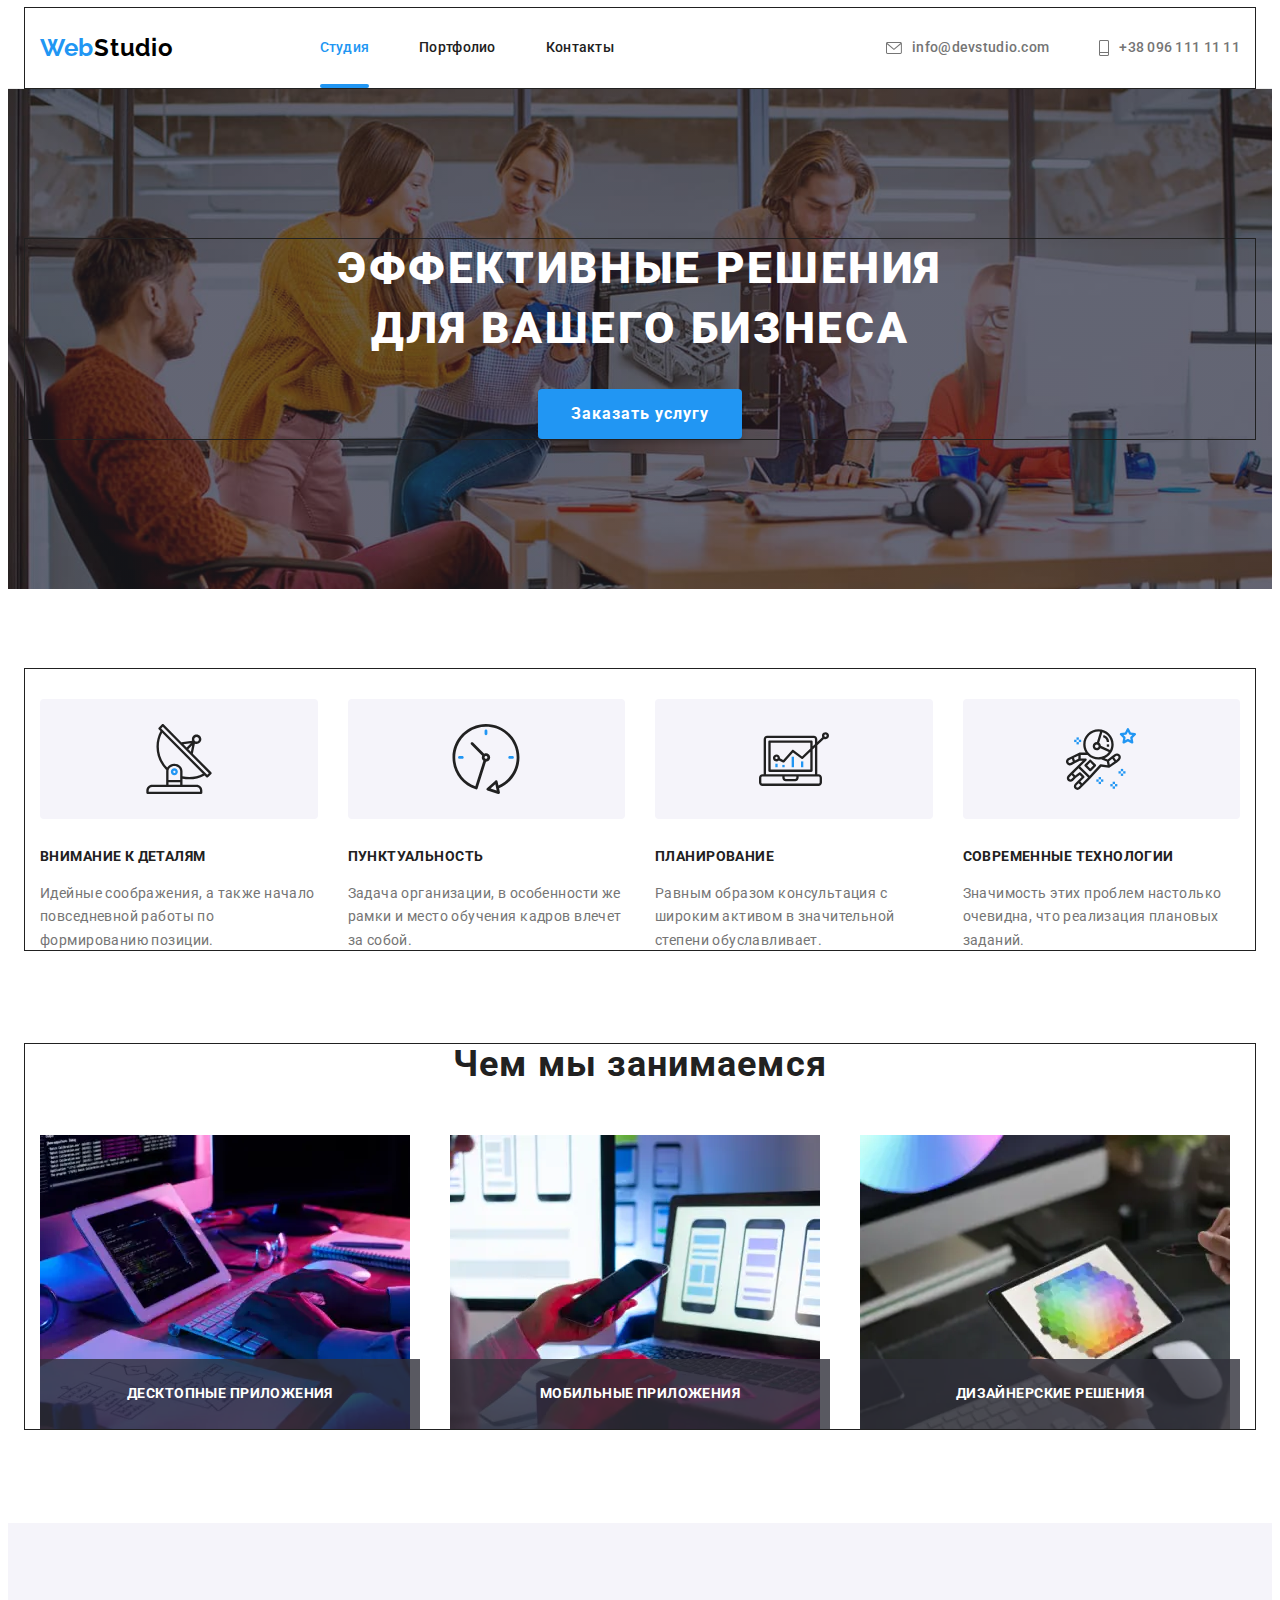
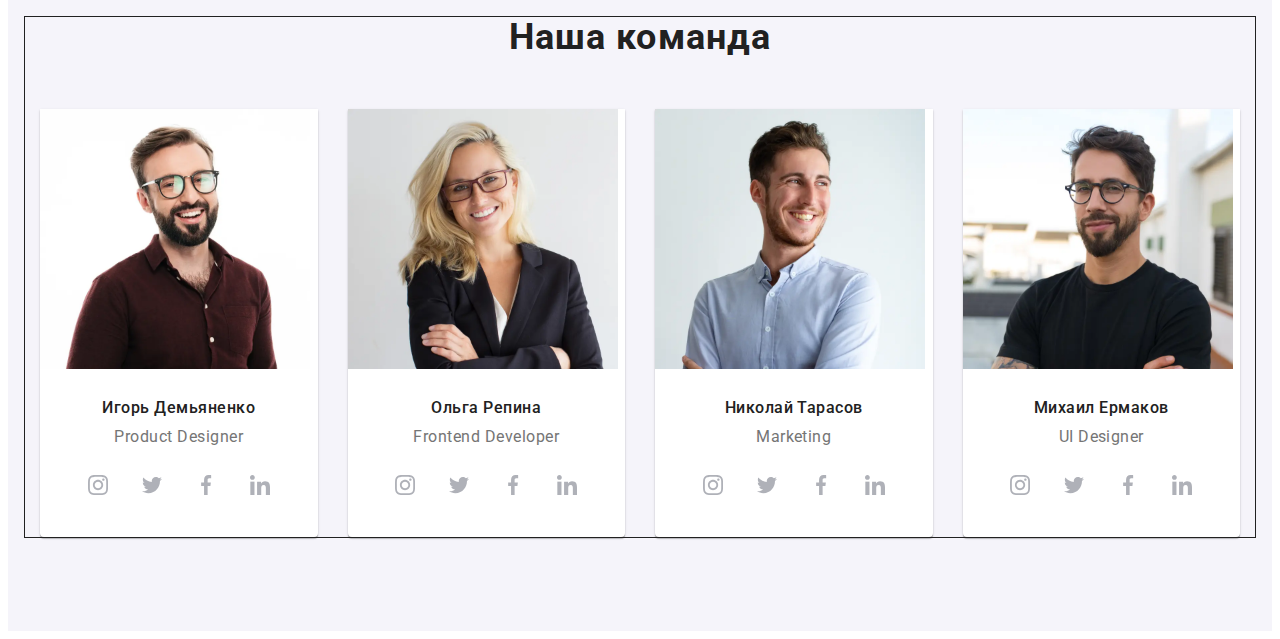
==== commit b8ec5ef5: "оптимизирует картинки" ====
--- a/index.html
+++ b/index.html
@@ -173,7 +173,7 @@
                                     media="(min-width: 1200px)" type="image/webp">
                                 <source srcset="./images/types-of-products/img1.jpg 1x, ./images/types-of-products/img1@2x.jpg 2x"
                                     media="(min-width: 1200px)">
-                               <img class="" src="./images/types-of-products/img1.jpg" alt="Написание кода" width="370" height="294">
+                               <img class="" src="./images/types-of-products/img1.jpg" alt="Написание кода">
                             </picture>
                             <div class="types-of-product-section__title-flex">
                                 <p>Десктопные приложения</p>
@@ -187,10 +187,8 @@
                                     media="(min-width: 1200px)" type="image/webp">
                                 <source srcset="./images/types-of-products/img2.jpg 1x, ./images/types-of-products/img2@2x.jpg 2x"
                                     media="(min-width: 1200px)">
-                                <img class="" src="./images/types-of-products/img2.jpg" alt="Проверка совместимости по размеру дивайса" width="370"
-                                    height="294">
+                                <img class="" src="./images/types-of-products/img2.jpg" alt="Проверка совместимости по размеру дивайса">
                             </picture>
-                            
                             <div class="types-of-product-section__title-flex">
                                 <p>Мобильные приложения</p>
                             </div>
@@ -203,9 +201,8 @@
                                     media="(min-width: 1200px)" type="image/webp">
                                 <source srcset="./images/types-of-products/img3.jpg 1x, ./images/types-of-products/img3@2x.jpg 2x"
                                     media="(min-width: 1200px)">
-                                <img class="" src="./images/types-of-products/img3.jpg" alt="Дизайн" width="370" height="294">
+                                <img class="" src="./images/types-of-products/img3.jpg" alt="Дизайн">
                             </picture>
-                            
                             <div class="types-of-product-section__title-flex">
                                 <p>Дизайнерские решения</p>
                             </div>
@@ -220,7 +217,23 @@
                 <h2 class="products-and-team-titles">Наша команда</h2>
                 <ul class="our-team-section__list list">
                     <li class="our-team-section__item">
-                        <img class="" src="./images/our-team/img1.jpg" alt="Мужчина в рубашке, очках и с бородой" width="270" height="260">
+                        <picture>
+                            <source
+                                srcset="./images/our-team/desktop/img-team-desktop1.webp 1x, ./images/our-team/desktop/img-team-desktop1@2x.webp 2x"
+                                media="(min-width: 1200px)" type="image/webp">
+                            <source
+                                srcset="./images/our-team/desktop/img-team-desktop1.jpg 1x, ./images/our-team/desktop/img-team-desktop1@2x.jpg 2x"
+                                media="(min-width: 1200px)">
+                            <source srcset="./images/our-team/tablet/img-team-tablet1.webp 1x, ./images/our-team/tablet/img-team-tablet1@2x.webp 2x"
+                                media="(min-width: 768px)" type="image/webp">
+                            <source srcset="./images/our-team/tablet/img-team-tablet1.jpg 1x, ./images/our-team/tablet/img-team-tablet1@2x.jpg 2x"
+                                media="(min-width: 768px)">
+                            <source srcset="./images/our-team/mobile/img-team-mobile1.webp 1x, ./images/our-team/mobile/img-team-mobile1@2x.webp 2x"
+                                media="(min-width: 480px)" type="image/webp">
+                            <source srcset="./images/our-team/mobile/img-team-mobile1.jpg 1x, ./images/our-team/mobile/img-team-mobile1@2x.jpg 2x"
+                                media="(min-width: 480px)">
+                            <img class="our-team-section__img" src="./images/our-team/desktop/img-team-desktop1.jpg" alt="Мужчина в рубашке, очках и с бородой">
+                        </picture>
                         <div class="our-team-section__wraper">  
                             <h3 class="our-team-section__names">Игорь Демьяненко</h3>
                             <p class="our-team-section__job">Product Designer</p>
@@ -257,7 +270,23 @@
                         </div>
                     </li>
                     <li class="our-team-section__item">
-                        <img class="" src="./images/our-team/img2.jpg" alt="Женчина блондинка в пиджаке и очках" width="270" height="260">
+                        <picture>
+                            <source
+                                srcset="./images/our-team/desktop/img-team-desktop2.webp 1x, ./images/our-team/desktop/img-team-desktop2@2x.webp 2x"
+                                media="(min-width: 1200px)" type="image/webp">
+                            <source
+                                srcset="./images/our-team/desktop/img-team-desktop2.jpg 1x, ./images/our-team/desktop/img-team-desktop2@2x.jpg 2x"
+                                media="(min-width: 1200px)">
+                            <source srcset="./images/our-team/tablet/img-team-tablet2.webp 1x, ./images/our-team/tablet/img-team-tablet2@2x.webp 2x"
+                                media="(min-width: 768px)" type="image/webp">
+                            <source srcset="./images/our-team/tablet/img-team-tablet2.jpg 1x, ./images/our-team/tablet/img-team-tablet2@2x.jpg 2x"
+                                media="(min-width: 768px)">
+                            <source srcset="./images/our-team/mobile/img-team-mobile2.webp 1x, ./images/our-team/mobile/img-team-mobile2@2x.webp 2x"
+                                media="(min-width: 480px)" type="image/webp">
+                            <source srcset="./images/our-team/mobile/img-team-mobile2.jpg 1x, ./images/our-team/mobile/img-team-mobile2@2x.jpg 2x"
+                                media="(min-width: 480px)">
+                            <img class="our-team-section__img" src="./images/our-team/desktop/img-team-desktop2.jpg" alt="Женчина блондинка в пиджаке и очках">
+                        </picture>
                         <div class="our-team-section__wraper">    
                             <h3 class="our-team-section__names">Ольга Репина</h3>
                             <p class="our-team-section__job">Frontend Developer</p>
@@ -294,7 +323,23 @@
                         </div>
                     </li>
                     <li class="our-team-section__item">
-                        <img class="" src="./images/our-team/img3.jpg" alt="Мужчина в светлой рубашке" width="270" height="260">
+                        <picture>
+                            <source
+                                srcset="./images/our-team/desktop/img-team-desktop3.webp 1x, ./images/our-team/desktop/img-team-desktop3@2x.webp 2x"
+                                media="(min-width: 1200px)" type="image/webp">
+                            <source
+                                srcset="./images/our-team/desktop/img-team-desktop3.jpg 1x, ./images/our-team/desktop/img-team-desktop3@2x.jpg 2x"
+                                media="(min-width: 1200px)">
+                            <source srcset="./images/our-team/tablet/img-team-tablet3.webp 1x, ./images/our-team/tablet/img-team-tablet3@2x.webp 2x"
+                                media="(min-width: 768px)" type="image/webp">
+                            <source srcset="./images/our-team/tablet/img-team-tablet3.jpg 1x, ./images/our-team/tablet/img-team-tablet3@2x.jpg 2x"
+                                media="(min-width: 768px)">
+                            <source srcset="./images/our-team/mobile/img-team-mobile3.webp 1x, ./images/our-team/mobile/img-team-mobile3@2x.webp 2x"
+                                media="(min-width: 480px)" type="image/webp">
+                            <source srcset="./images/our-team/mobile/img-team-mobile3.jpg 1x, ./images/our-team/mobile/img-team-mobile3@2x.jpg 2x"
+                                media="(min-width: 480px)">
+                            <img class="our-team-section__img" src="./images/our-team/desktop/img-team-desktop3.jpg" alt="Мужчина в светлой рубашке">
+                        </picture>
                         <div class="our-team-section__wraper">    
                             <h3 class="our-team-section__names">Николай Тарасов</h3>
                             <p class="our-team-section__job">Marketing</p>
@@ -331,7 +376,23 @@
                         </div>
                     </li>
                     <li class="our-team-section__item">
-                        <img class="" src="./images/our-team/img4.jpg" alt="Мужчина в черной футболке, в очках и с бородой" width="270" height="260">
+                        <picture>
+                            <source
+                                srcset="./images/our-team/desktop/img-team-desktop4.webp 1x, ./images/our-team/desktop/img-team-desktop4@2x.webp 2x"
+                                media="(min-width: 1200px)" type="image/webp">
+                            <source
+                                srcset="./images/our-team/desktop/img-team-desktop4.jpg 1x, ./images/our-team/desktop/img-team-desktop4@2x.jpg 2x"
+                                media="(min-width: 1200px)">
+                            <source srcset="./images/our-team/tablet/img-team-tablet4.webp 1x, ./images/our-team/tablet/img-team-tablet4@2x.webp 2x"
+                                media="(min-width: 768px)" type="image/webp">
+                            <source srcset="./images/our-team/tablet/img-team-tablet4.jpg 1x, ./images/our-team/tablet/img-team-tablet4@2x.jpg 2x"
+                                media="(min-width: 768px)">
+                            <source srcset="./images/our-team/mobile/img-team-mobile4.webp 1x, ./images/our-team/mobile/img-team-mobile4@2x.webp 2x"
+                                media="(min-width: 480px)" type="image/webp">
+                            <source srcset="./images/our-team/mobile/img-team-mobile4.jpg 1x, ./images/our-team/mobile/img-team-mobile4@2x.jpg 2x"
+                                media="(min-width: 480px)">
+                            <img class="our-team-section__img" src="./images/our-team/desktop/img-team-desktop4.jpg" alt="Мужчина в черной футболке, в очках и с бородой">
+                        </picture>
                         <div class="our-team-section__wraper">    
                             <h3 class="our-team-section__names">Михаил Ермаков</h3>
                             <p class="our-team-section__job">UI Designer</p>
--- a/css/main.min.css
+++ b/css/main.min.css
@@ -1,2 +1,2 @@
-:root{--main-font: 'Roboto', sans-serif;--secondary-font: 'Raleway', sans-serif;--accent-color: #2196f3;--accent-operating: #2196f3;--backgroud-body-studio: #f5f4fa;--hero-section-background-color: #2f303a;--footer-background-color: #2f303a;--portfolio-cards-title-color: #212121;--portfolio-nav-text-color: #212121;--portfolio-cards-description-color: #757575;--footer-mail-tel-link-color: rgba(255, 255, 255, 0.6);--body-font-color: #212121;--navigation-logo-studio-color: #000000;--navigation-logo-studio-footer: #ffffff;--social-link-team-color: #afb1b8;--footer-join-link-color: rgba(255, 255, 255, 0.1);--overlay-background: rgba(33, 150, 243, 0.9);--types-of-product-bg: rgba(47, 48, 58, 0.8)}body{font-family:var(--main-font);color:var(--body-font-color)}h1,h2,h3,h4,h5,h6,p{margin:0}ul,ol{margin:0;padding:0}img{display:block}.link{text-decoration:none}.list{list-style:none}.address{font-style:normal}.visually-hidden{position:absolute !important;clip:rect(1px 1px 1px 1px);clip:rect(1px, 1px, 1px, 1px);padding:0 !important;border:0 !important;height:1px !important;width:1px !important;overflow:hidden}.container{padding-left:15px;padding-right:15px;outline:1px solid}.header .container{display:flex;align-items:center;justify-content:space-between}@media screen and (min-width: 480px){.container{width:480px;margin:0 auto}}@media screen and (min-width: 768px){.container{width:768px}}@media screen and (min-width: 1200px){.container{width:1200px}}.backgroud-body-studio{background-color:var(--navigation-logo-studio-footer)}.navigation-logo-link{font-family:var(--secondary-font);font-weight:700;font-size:24px;line-height:1.16;letter-spacing:0.03em;color:var(--accent-color)}.navigation__logo_studio-color{color:var(--navigation-logo-studio-color)}.navigation__logo_studio-footer-color{color:var(--navigation-logo-studio-footer)}.order-button{font-family:var(--main-font);font-weight:700;font-size:16px;line-height:1.87;cursor:pointer;color:var(--navigation-logo-studio-footer);background-color:var(--accent-color);text-align:center;letter-spacing:0.06em;display:flex;align-items:center;min-width:200px;margin:0 auto;border:none;box-shadow:0px 4px 4px rgba(0,0,0,0.15);border-radius:4px;padding:10px 33px}.products-and-team-titles{font-weight:700;font-size:36px;line-height:1.16;text-align:center;letter-spacing:0.03em;margin-bottom:50px}.header{background-color:var(--navigation-logo-studio-footer);border-bottom:1px solid #ececec;padding-top:16px;padding-bottom:16px}@media screen and (max-width: 767px){.navigation__item:not(:first-child){display:none}.mail-tel-links{display:none}.burger-btn,.mobile-menu-close-btn{background-color:transparent;border:none;padding:0;transition:fill 250ms cubic-bezier(0.4, 0, 0.2, 1)}.burger-btn:hover,.burger-btn:focus,.mobile-menu-close-btn:hover,.mobile-menu-close-btn:focus{fill:var(--accent-color)}.mobile-menu-close-btn{position:absolute;top:10px;right:15px;width:40px;height:40px}.mobile-menu{position:fixed;top:0;left:50%;width:100vw;max-width:480px;height:100vh;padding:48px 40px;background-color:var(--navigation-logo-studio-footer);transform:translateY(-100%) translateX(-50%);transition:transform 250ms cubic-bezier(0.4, 0, 0.2, 1)}.is-open{transform:translateY(0) translateX(-50%)}.mobile-menu__link{font-family:Roboto;font-weight:500;font-size:40px;line-height:1.17;letter-spacing:0.02em;color:var(--portfolio-nav-text-color)}.operating-page{color:var(--accent-operating)}.mobile-menu__list{display:flex;flex-direction:column;justify-content:space-between;height:200px}.mobile-menu-wraper{display:flex;flex-direction:column;justify-content:space-between;height:100%}.mobile-menu__contact-list{display:flex;flex-direction:column;justify-content:space-between;height:98px}.contact-list-social-link-wraper{display:flex;flex-direction:column;justify-content:space-between;height:183px}.mobile-menu__contact-tel-link{font-family:Roboto;font-weight:500;font-size:34px;line-height:1.17;letter-spacing:0.02em;color:var(--accent-color)}.mobile-menu__contact-mail-link{font-family:Roboto;font-weight:500;font-size:24px;line-height:1.16;letter-spacing:0.02em;color:var(--portfolio-cards-description-color)}.menu-social-links{display:flex}.menu-social-link__link{font-family:Roboto;font-size:18px;line-height:1.22;letter-spacing:0.02em;color:var(--accent-color)}.menu-social-link__item:not(:last-child){margin-right:10px}.menu-social-link__item:not(:last-child)::after{content:'';height:22px;width:0px;margin-left:10px;border:1px solid rgba(33,33,33,0.2);transform:rotate(90deg)}}@media screen and (min-width: 768px){.burger-btn{display:none}.mobile-menu{display:none}.header{padding-top:0px;padding-bottom:0px}.navigation{display:flex;align-items:center}.navigation__list{display:flex;align-items:center}.navigation__item:not(:last-child){margin-right:50px}.navigation__item .navigation-logo-link{margin-right:38px}.mail-tel-links{display:flex;flex-direction:column;align-items:flex-start;margin-left:auto;height:38px;justify-content:space-between}.mail-tel-links>.link{padding-top:0px;padding-bottom:0px}.font-specs{font-family:var(--main-font);font-weight:500;font-size:12px;line-height:1.16;letter-spacing:0.02em;transition:color 250ms cubic-bezier(0.4, 0, 0.2, 1)}.navigation__link-color{color:var(--portfolio-cards-title-color);padding-top:32px;padding-bottom:32px;display:block}.navigation__link-color:hover,.navigation__link-color:focus{color:var(--accent-color)}.mail-tel-links__mail-color{color:var(--portfolio-cards-description-color);display:flex;align-items:center;margin-left:auto;fill:var(--portfolio-cards-description-color)}.mail-tel-links__mail-color svg{margin-right:10px}.mail-tel-links__mail-color:hover,.mail-tel-links__mail-color:focus{color:var(--accent-color);fill:var(--accent-color)}.mail-tel-links__tel-color{color:var(--portfolio-cards-description-color);display:flex;align-items:center;fill:var(--portfolio-cards-description-color)}.mail-tel-links__tel-color svg{margin-right:10px}.mail-tel-links__tel-color:hover,.mail-tel-links__tel-color:focus{color:var(--accent-color);fill:var(--accent-color)}.operating-page-wraper{position:relative}.operating-page{color:var(--accent-operating)}.operating-page-line{position:absolute;left:0;bottom:0;width:100%;height:4px;background-color:var(--accent-operating);border-radius:2px}}@media screen and (min-width: 1200px){.mail-tel-links{flex-direction:row;align-items:center;height:auto;justify-content:unset}.mail-tel-links>.link{padding-top:32px;padding-bottom:32px}.navigation__item .navigation-logo-link{margin-right:96px}.mail-tel-links__mail-color{margin-right:50px}.mail-tel-links__tel-color{margin-left:auto}.font-specs{font-size:14px;line-height:1.14}}.hero{background:var(--hero-section-background-color);background-image:linear-gradient(rgba(47,48,58,0.4), rgba(47,48,58,0.4)),url(../images/hero-mobile.jpg);background-repeat:no-repeat;background-size:cover;max-width:480px;margin:0 auto;padding-top:150px;padding-bottom:150px}.hero__title{font-weight:900;font-size:26px;line-height:1.61;text-align:center;letter-spacing:0.06em;text-transform:uppercase;color:var(--navigation-logo-studio-footer);margin-bottom:30px}@media screen and (min-width: 480px){.hero__br{width:360px;margin:0 auto}}@media screen and (min-width: 480px) and (min-device-pixel-ratio: 2), screen and (min-width: 480px) and (min-resolution: 192dpi), screen and (min-width: 480px) and (min-resolution: 2dppx){.hero{background-image:linear-gradient(rgba(47,48,58,0.4), rgba(47,48,58,0.4)),url(../images/hero-mobile@2x.jpg)}}@media screen and (min-width: 768px){.hero{background-size:cover;max-width:1200px;background-image:linear-gradient(rgba(47,48,58,0.4), rgba(47,48,58,0.4)),url(../images/hero-tablet.jpg)}}@media screen and (min-width: 768px) and (min-device-pixel-ratio: 2), screen and (min-width: 768px) and (min-resolution: 192dpi), screen and (min-width: 768px) and (min-resolution: 2dppx){.hero{background-image:linear-gradient(rgba(47,48,58,0.4), rgba(47,48,58,0.4)),url(../images/hero-tablet@2x.jpg)}}@media screen and (min-width: 1200px){.hero{background-size:cover;max-width:1600px;background-image:linear-gradient(rgba(47,48,58,0.4), rgba(47,48,58,0.4)),url(../images/hero.jpg)}}@media screen and (min-width: 1200px) and (min-device-pixel-ratio: 2), screen and (min-width: 1200px) and (min-resolution: 192dpi), screen and (min-width: 1200px) and (min-resolution: 2dppx){.hero{background-image:linear-gradient(rgba(47,48,58,0.4), rgba(47,48,58,0.4)),url(../images/hero@2x.jpg)}}@media screen and (min-width: 1200px){.hero__title{font-size:44px;line-height:1.36}.hero__br{width:696px}}.dignity-section{padding-top:60px;padding-bottom:60px}.dignity-section__list{display:flex;flex-wrap:wrap}.dignity-section__icon-size{height:120px;margin-bottom:30px;background:var(--backgroud-body-studio);border-radius:4px;display:flex;align-items:center;justify-content:center}.dignity-section__title{font-weight:700;font-size:14px;line-height:1.14;letter-spacing:0.03em;text-transform:uppercase;margin-bottom:10px;text-align:center}.dignity-section__description{font-size:14px;line-height:1.71;letter-spacing:0.03em;color:var(--portfolio-cards-description-color)}.dignity-section__item:not(:last-child){margin-bottom:30px}@media screen and (min-width: 768px){.dignity-section__item{flex-basis:calc(100% / 2 - 30px);margin-left:30px;margin-top:30px;height:251px}.dignity-section__list{margin-left:-30px;margin-top:-30px}.dignity-section__item:not(:last-child){margin-bottom:0px}.dignity-section__title{text-align:start}}@media screen and (min-width: 1200px){.dignity-section__item{flex-basis:calc(100% / 4 - 30px)}.dignity-section{padding-top:110px;padding-bottom:94px}.dignity-section__title{margin-bottom:17px}}.types-of-product-section{padding-bottom:94px}.types-of-product-section__list{display:flex;flex-wrap:wrap;margin-left:-30px;margin-top:-30px}.types-of-product-section__item{flex-basis:calc(100% / 3 - 30px);margin-left:30px;margin-top:30px}.types-of-product-section__wraper{position:relative}.types-of-product-section__title-flex{display:flex;justify-content:center;align-items:center;height:70px;width:100%;font-weight:700;font-size:14px;line-height:1.14;letter-spacing:0.03em;text-transform:uppercase;color:var(--navigation-logo-studio-footer);background-color:var(--types-of-product-bg);position:absolute;bottom:0;left:0}@media screen and (max-width: 1199px){.types-of-product-section{display:none}}.our-team-section{padding-top:94px;padding-bottom:94px;background-color:var(--backgroud-body-studio)}.our-team-section__list{display:flex;flex-wrap:wrap;margin-left:-30px;margin-top:-30px}.our-team-section__item{flex-basis:calc(100% / 4 - 30px);margin-left:30px;margin-top:30px;background:var(--navigation-logo-studio-footer);box-shadow:0px 1px 3px rgba(0,0,0,0.12),0px 1px 1px rgba(0,0,0,0.14),0px 2px 1px rgba(0,0,0,0.2);border-radius:0px 0px 4px 4px}.our-team-section__wraper{padding-top:30px;padding-bottom:30px}.our-team-section__names{font-weight:500;font-size:16px;line-height:1.18;text-align:center;letter-spacing:0.03em;margin-bottom:10px}.our-team-section__job{font-size:16px;line-height:1.18;text-align:center;letter-spacing:0.03em;color:var(--portfolio-cards-description-color)}.social-list{display:flex;align-items:center;justify-content:center;margin-top:16px}.social-list-item:not(:last-child){margin-right:10px}.social-list-link{display:flex;justify-content:center;align-items:center;width:44px;height:44px;border-radius:50%;background-color:var(--navigation-logo-studio-footer);fill:var(--social-link-team-color);transition:background-color 250ms cubic-bezier(0.4, 0, 0.2, 1)}.social-list-link:hover,.social-list-link:focus{background-color:var(--accent-color);fill:var(--navigation-logo-studio-footer)}.social-list-ikon{transition:fill 250ms cubic-bezier(0.4, 0, 0.2, 1)}.clients-section{padding-top:94px;padding-bottom:94px}.clients-section__list{display:flex;flex-wrap:wrap;margin-left:-30px;margin-top:-30px}.clients-section__item{flex-basis:calc(100% / 6 - 30px);margin-left:30px;margin-top:30px;border:1px solid var(--social-link-team-color);border-radius:4px;transition:border-color 250ms cubic-bezier(0.4, 0, 0.2, 1)}.clients-section__item:hover,.clients-section__item:focus{border-color:var(--accent-color)}.clients-section__link{display:flex;justify-content:center;align-items:center;height:90px;fill:var(--social-link-team-color)}.clients-section__link:hover,.clients-section__link:focus{fill:var(--accent-color)}.footer-adress-wraper{width:231px}.footer-adress-wraper__logo-margin{display:block;margin-bottom:20px}.footer-adress-wraper__item:not(:last-child){margin-bottom:6px}.footer-adress-wraper__google-maps{font-family:var(--main-font);font-size:14px;line-height:1.71;letter-spacing:0.03em;color:var(--navigation-logo-studio-footer)}.footer-adress-wraper__mail-tel-link{font-family:var(--main-font);font-size:14px;line-height:1.71;letter-spacing:0.03em;color:var(--footer-mail-tel-link-color);transition:color 250ms cubic-bezier(0.4, 0, 0.2, 1)}.footer-adress-wraper__mail-tel-link:hover,.footer-adress-wraper__mail-tel-link:focus{color:var(--accent-color)}.footer{background:var(--footer-background-color);padding-top:60px;padding-bottom:60px}.join-container__subscribe{font-family:var(--main-font);font-weight:700;font-size:14px;line-height:1.14;letter-spacing:0.03em;text-transform:uppercase;margin-bottom:20px;color:var(--navigation-logo-studio-footer)}.join-container{margin-left:70px}.join-container>.social-list{margin:0px}.join-container__color{background-color:var(--footer-join-link-color);fill:var(--navigation-logo-studio-footer)}.join-container__color:hover,.join-container__color:focus{background-color:var(--accent-color);fill:var(--navigation-logo-studio-footer)}.footer-form__subscribe{font-size:14px;line-height:1.14;letter-spacing:0.03em;text-transform:uppercase;color:var(--navigation-logo-studio-footer)}.footer-form{margin-left:93px}.form-subscribe-wraper{display:flex;align-items:center;position:relative;margin-top:20px}.form-subscribe-wraper__input{width:358px;height:50px;font-size:16px;line-height:1.25;letter-spacing:0.03em;color:var(--footer-mail-tel-link-color);margin-right:12px;border:1px solid rgba(255,255,255,0.3);box-sizing:border-box;filter:drop-shadow(0px 4px 4px rgba(0,0,0,0.15));border-radius:4px;background-color:transparent;padding:15px 16px;transition:border-color 250ms cubic-bezier(0.4, 0, 0.2, 1)}.form-subscribe-wraper__input::placeholder{font-size:16px;line-height:1.25;letter-spacing:0.03em;color:var(--footer-mail-tel-link-color)}.form-subscribe-wraper__input:focus{outline:none;border-color:var(--accent-color)}.form-subscribe-wraper__btn{font-family:var(--main-font);font-weight:700;font-size:16px;line-height:1.87;cursor:pointer;color:var(--navigation-logo-studio-footer);background-color:var(--accent-color);letter-spacing:0.06em;display:flex;justify-content:flex-start;align-items:center;min-width:200px;align-self:center;border:none;box-shadow:0px 4px 4px rgba(0,0,0,0.15);border-radius:4px;padding:10px 29px}.form-subscribe-wraper__icon{position:absolute;right:29px;bottom:10px;fill:var(--navigation-logo-studio-footer)}.backdrop{position:fixed;top:0;left:0;width:100vw;height:100vh;background-color:rgba(0,0,0,0.2);transition:all 250ms cubic-bezier(0.4, 0, 0.2, 1)}.modal{position:absolute;top:50%;left:50%;transform:translate(-50%, -50%);width:450px;height:609px;background-color:var(--navigation-logo-studio-footer);box-shadow:0px 1px 3px rgba(0,0,0,0.12),0px 1px 1px rgba(0,0,0,0.14),0px 2px 1px rgba(0,0,0,0.2);border-radius:4px;padding:40px}.modal__close-btn{position:absolute;top:8px;right:8px;width:30px;height:30px;background:transparent;border:1px solid rgba(0,0,0,0.1);border-radius:50%;cursor:pointer}.modal__close-btn:hover{fill:var(--accent-color)}.modal__close-btn-position{position:absolute;top:50%;left:50%;transform:translate(-50%, -50%);transition:fill 250ms cubic-bezier(0.4, 0, 0.2, 1)}.is-hidden{opacity:0;visibility:hidden;pointer-events:none}@media screen and (min-width: 1200px){.modal{width:528px;height:580px}}.modal-form{display:flex;flex-direction:column}.modal-form__bidding{font-family:Roboto;font-style:normal;font-size:20px;line-height:1.15;text-align:center;letter-spacing:0.03em;margin-bottom:12px}.modal-form-field{margin-bottom:10px;font-family:var(--main-font);font-size:12px;line-height:1.17;letter-spacing:0.01em;color:var(--portfolio-cards-description-color)}.modal-form-input-wrapper{position:relative;display:block;margin-top:4px}.modal-form-input{width:100%;height:40px;border:1px solid rgba(33,33,33,0.2);border-radius:4px;padding-left:42px;transition:border-color 250ms cubic-bezier(0.4, 0, 0.2, 1)}.modal-form-input:focus{outline:none;border-color:var(--accent-color)}.modal-form-input-wrapper__icon{position:absolute;top:50%;left:12px;transform:translateY(-50%);display:block;fill:var(--body-font-color);transition:fill 250ms cubic-bezier(0.4, 0, 0.2, 1)}.modal-form-input:focus+.modal-form-input-wrapper__icon{fill:var(--accent-color)}.modal-form-field__message{width:100%;height:120px;border:1px solid rgba(33,33,33,0.2);border-radius:4px;padding:12px 16px;resize:none;transition:border-color 250ms cubic-bezier(0.4, 0, 0.2, 1);margin-top:4px}.modal-form-field__message::placeholder{font-size:14px;line-height:1.14;color:rgba(117,117,117,0.5)}.modal-form-field__message:focus{outline:none;border-color:var(--accent-color)}.modal-form-term__check-desc{font-size:12px;display:flex;align-items:center;font-family:Roboto;font-size:12px;line-height:1.16;letter-spacing:0.03em;color:var(--portfolio-cards-description-color);justify-content:center}.modal-form-term__check-desc::before{display:block;content:'';width:16px;height:15px;background-image:url(../images/Vector.svg);cursor:pointer;margin-right:7px;border-radius:2px}.modal-form-term:focus+.modal-form-term__check-desc::before{background-image:radial-gradient(circle at center, rgba(33,150,243,0.1), rgba(33,150,243,0.7))}.modal-form-term:checked+.modal-form-term__check-desc::before{background-color:var(--accent-color);border-radius:2px;background-image:url(../images/icon-check.svg);background-position:center}.contract{font-family:Roboto;font-size:12px;line-height:1.16;letter-spacing:0.03em;text-decoration-line:underline;color:var(--accent-operating)}.modal-form-btn{font-family:var(--main-font);font-weight:700;font-size:16px;line-height:1.87;cursor:pointer;color:var(--navigation-logo-studio-footer);background-color:var(--accent-color);letter-spacing:0.06em;display:flex;justify-content:center;align-items:center;min-width:200px;align-self:center;border:none;box-shadow:0px 4px 4px rgba(0,0,0,0.15);border-radius:4px;padding:10px 33px;margin-top:30px}@media screen and (min-width: 1200px){.contract{font-size:14px;line-height:1.71}.modal-form-term__check-desc{font-size:14px;line-height:1.71}}
+:root{--main-font: 'Roboto', sans-serif;--secondary-font: 'Raleway', sans-serif;--accent-color: #2196f3;--accent-operating: #2196f3;--backgroud-body-studio: #f5f4fa;--hero-section-background-color: #2f303a;--footer-background-color: #2f303a;--portfolio-cards-title-color: #212121;--portfolio-nav-text-color: #212121;--portfolio-cards-description-color: #757575;--footer-mail-tel-link-color: rgba(255, 255, 255, 0.6);--body-font-color: #212121;--navigation-logo-studio-color: #000000;--navigation-logo-studio-footer: #ffffff;--social-link-team-color: #afb1b8;--footer-join-link-color: rgba(255, 255, 255, 0.1);--overlay-background: rgba(33, 150, 243, 0.9);--types-of-product-bg: rgba(47, 48, 58, 0.8)}body{font-family:var(--main-font);color:var(--body-font-color)}h1,h2,h3,h4,h5,h6,p{margin:0}ul,ol{margin:0;padding:0}img{display:block}.link{text-decoration:none}.list{list-style:none}.address{font-style:normal}.visually-hidden{position:absolute !important;clip:rect(1px 1px 1px 1px);clip:rect(1px, 1px, 1px, 1px);padding:0 !important;border:0 !important;height:1px !important;width:1px !important;overflow:hidden}.container{padding-left:15px;padding-right:15px;outline:1px solid}.header .container{display:flex;align-items:center;justify-content:space-between}@media screen and (min-width: 480px){.container{width:480px;margin:0 auto}}@media screen and (min-width: 768px){.container{width:768px}}@media screen and (min-width: 1200px){.container{width:1200px}}.backgroud-body-studio{background-color:var(--navigation-logo-studio-footer)}.navigation-logo-link{font-family:var(--secondary-font);font-weight:700;font-size:24px;line-height:1.16;letter-spacing:0.03em;color:var(--accent-color)}.navigation__logo_studio-color{color:var(--navigation-logo-studio-color)}.navigation__logo_studio-footer-color{color:var(--navigation-logo-studio-footer)}.order-button{font-family:var(--main-font);font-weight:700;font-size:16px;line-height:1.87;cursor:pointer;color:var(--navigation-logo-studio-footer);background-color:var(--accent-color);text-align:center;letter-spacing:0.06em;display:flex;align-items:center;min-width:200px;margin:0 auto;border:none;box-shadow:0px 4px 4px rgba(0,0,0,0.15);border-radius:4px;padding:10px 33px}.products-and-team-titles{font-weight:700;font-size:36px;line-height:1.16;text-align:center;letter-spacing:0.03em;margin-bottom:50px}@media screen and (max-width: 1199px){.products-and-team-titles{font-size:28px;line-height:1.17;margin-bottom:30px}}@media screen and (max-width: 767px){.products-and-team-titles{margin-bottom:30px}}.header{background-color:var(--navigation-logo-studio-footer);border-bottom:1px solid #ececec;padding-top:16px;padding-bottom:16px}@media screen and (max-width: 767px){.navigation__item:not(:first-child){display:none}.mail-tel-links{display:none}.burger-btn,.mobile-menu-close-btn{background-color:transparent;border:none;padding:0;transition:fill 250ms cubic-bezier(0.4, 0, 0.2, 1)}.burger-btn:hover,.burger-btn:focus,.mobile-menu-close-btn:hover,.mobile-menu-close-btn:focus{fill:var(--accent-color)}.mobile-menu-close-btn{position:absolute;top:10px;right:15px;width:40px;height:40px}.mobile-menu{position:fixed;top:0;left:50%;width:100vw;max-width:480px;height:100vh;padding:48px 40px;background-color:var(--navigation-logo-studio-footer);transform:translateY(-100%) translateX(-50%);transition:transform 250ms cubic-bezier(0.4, 0, 0.2, 1)}.is-open{transform:translateY(0) translateX(-50%)}.mobile-menu__link{font-family:Roboto;font-weight:500;font-size:40px;line-height:1.17;letter-spacing:0.02em;color:var(--portfolio-nav-text-color)}.operating-page{color:var(--accent-operating)}.mobile-menu__list{display:flex;flex-direction:column;justify-content:space-between;height:200px}.mobile-menu-wraper{display:flex;flex-direction:column;justify-content:space-between;height:100%}.mobile-menu__contact-list{display:flex;flex-direction:column;justify-content:space-between;height:98px}.contact-list-social-link-wraper{display:flex;flex-direction:column;justify-content:space-between;height:183px}.mobile-menu__contact-tel-link{font-family:Roboto;font-weight:500;font-size:34px;line-height:1.17;letter-spacing:0.02em;color:var(--accent-color)}.mobile-menu__contact-mail-link{font-family:Roboto;font-weight:500;font-size:24px;line-height:1.16;letter-spacing:0.02em;color:var(--portfolio-cards-description-color)}.menu-social-links{display:flex}.menu-social-link__link{font-family:Roboto;font-size:18px;line-height:1.22;letter-spacing:0.02em;color:var(--accent-color)}.menu-social-link__item:not(:last-child){margin-right:10px}.menu-social-link__item:not(:last-child)::after{content:'';height:22px;width:0px;margin-left:10px;border:1px solid rgba(33,33,33,0.2);transform:rotate(90deg)}}@media screen and (min-width: 768px){.burger-btn{display:none}.mobile-menu{display:none}.header{padding-top:0px;padding-bottom:0px}.navigation{display:flex;align-items:center}.navigation__list{display:flex;align-items:center}.navigation__item:not(:last-child){margin-right:50px}.navigation__item .navigation-logo-link{margin-right:38px}.mail-tel-links{display:flex;flex-direction:column;align-items:flex-start;margin-left:auto;height:38px;justify-content:space-between}.mail-tel-links>.link{padding-top:0px;padding-bottom:0px}.font-specs{font-family:var(--main-font);font-weight:500;font-size:12px;line-height:1.16;letter-spacing:0.02em;transition:color 250ms cubic-bezier(0.4, 0, 0.2, 1)}.navigation__link-color{color:var(--portfolio-cards-title-color);padding-top:32px;padding-bottom:32px;display:block}.navigation__link-color:hover,.navigation__link-color:focus{color:var(--accent-color)}.mail-tel-links__mail-color{color:var(--portfolio-cards-description-color);display:flex;align-items:center;margin-left:auto;fill:var(--portfolio-cards-description-color)}.mail-tel-links__mail-color svg{margin-right:10px}.mail-tel-links__mail-color:hover,.mail-tel-links__mail-color:focus{color:var(--accent-color);fill:var(--accent-color)}.mail-tel-links__tel-color{color:var(--portfolio-cards-description-color);display:flex;align-items:center;fill:var(--portfolio-cards-description-color)}.mail-tel-links__tel-color svg{margin-right:10px}.mail-tel-links__tel-color:hover,.mail-tel-links__tel-color:focus{color:var(--accent-color);fill:var(--accent-color)}.operating-page-wraper{position:relative}.operating-page{color:var(--accent-operating)}.operating-page-line{position:absolute;left:0;bottom:0;width:100%;height:4px;background-color:var(--accent-operating);border-radius:2px}}@media screen and (min-width: 1200px){.mail-tel-links{flex-direction:row;align-items:center;height:auto;justify-content:unset}.mail-tel-links>.link{padding-top:32px;padding-bottom:32px}.navigation__item .navigation-logo-link{margin-right:96px}.mail-tel-links__mail-color{margin-right:50px}.mail-tel-links__tel-color{margin-left:auto}.font-specs{font-size:14px;line-height:1.14}}.hero{background:var(--hero-section-background-color);background-image:linear-gradient(rgba(47,48,58,0.4), rgba(47,48,58,0.4)),url(../images/hero-mobile.jpg);background-repeat:no-repeat;background-size:cover;max-width:480px;margin:0 auto;padding-top:150px;padding-bottom:150px}.hero__title{font-weight:900;font-size:26px;line-height:1.61;text-align:center;letter-spacing:0.06em;text-transform:uppercase;color:var(--navigation-logo-studio-footer);margin-bottom:30px}@media screen and (min-width: 480px){.hero__br{width:360px;margin:0 auto}}@media screen and (min-width: 480px) and (min-device-pixel-ratio: 2), screen and (min-width: 480px) and (min-resolution: 192dpi), screen and (min-width: 480px) and (min-resolution: 2dppx){.hero{background-image:linear-gradient(rgba(47,48,58,0.4), rgba(47,48,58,0.4)),url(../images/hero-mobile@2x.jpg)}}@media screen and (min-width: 768px){.hero{background-size:cover;max-width:1200px;background-image:linear-gradient(rgba(47,48,58,0.4), rgba(47,48,58,0.4)),url(../images/hero-tablet.jpg)}}@media screen and (min-width: 768px) and (min-device-pixel-ratio: 2), screen and (min-width: 768px) and (min-resolution: 192dpi), screen and (min-width: 768px) and (min-resolution: 2dppx){.hero{background-image:linear-gradient(rgba(47,48,58,0.4), rgba(47,48,58,0.4)),url(../images/hero-tablet@2x.jpg)}}@media screen and (min-width: 1200px){.hero{background-size:cover;max-width:1600px;background-image:linear-gradient(rgba(47,48,58,0.4), rgba(47,48,58,0.4)),url(../images/hero.jpg)}}@media screen and (min-width: 1200px) and (min-device-pixel-ratio: 2), screen and (min-width: 1200px) and (min-resolution: 192dpi), screen and (min-width: 1200px) and (min-resolution: 2dppx){.hero{background-image:linear-gradient(rgba(47,48,58,0.4), rgba(47,48,58,0.4)),url(../images/hero@2x.jpg)}}@media screen and (min-width: 1200px){.hero__title{font-size:44px;line-height:1.36}.hero__br{width:696px}}.dignity-section{padding-top:60px;padding-bottom:60px}.dignity-section__list{display:flex;flex-wrap:wrap}.dignity-section__icon-size{height:120px;margin-bottom:30px;background:var(--backgroud-body-studio);border-radius:4px;display:flex;align-items:center;justify-content:center}.dignity-section__title{font-weight:700;font-size:14px;line-height:1.14;letter-spacing:0.03em;text-transform:uppercase;margin-bottom:10px;text-align:center}.dignity-section__description{font-size:14px;line-height:1.71;letter-spacing:0.03em;color:var(--portfolio-cards-description-color)}.dignity-section__item:not(:last-child){margin-bottom:30px}@media screen and (min-width: 768px){.dignity-section__item{flex-basis:calc(100% / 2 - 30px);margin-left:30px;margin-top:30px;height:251px}.dignity-section__list{margin-left:-30px;margin-top:-30px}.dignity-section__item:not(:last-child){margin-bottom:0px}.dignity-section__title{text-align:start}}@media screen and (min-width: 1200px){.dignity-section__item{flex-basis:calc(100% / 4 - 30px)}.dignity-section{padding-top:110px;padding-bottom:94px}.dignity-section__title{margin-bottom:17px}}.types-of-product-section{padding-bottom:94px}.types-of-product-section__list{display:flex;flex-wrap:wrap;margin-left:-30px;margin-top:-30px}.types-of-product-section__item{flex-basis:calc(100% / 3 - 30px);margin-left:30px;margin-top:30px}.types-of-product-section__wraper{position:relative}.types-of-product-section__title-flex{display:flex;justify-content:center;align-items:center;height:70px;width:100%;font-weight:700;font-size:14px;line-height:1.14;letter-spacing:0.03em;text-transform:uppercase;color:var(--navigation-logo-studio-footer);background-color:var(--types-of-product-bg);position:absolute;bottom:0;left:0}@media screen and (max-width: 1199px){.types-of-product-section{display:none}}.our-team-section{padding-top:60px;padding-bottom:60px;background-color:var(--backgroud-body-studio)}.our-team-section__list{display:flex;flex-wrap:wrap;justify-content:center}.our-team-section__item{background:var(--navigation-logo-studio-footer);box-shadow:0px 1px 3px rgba(0,0,0,0.12),0px 1px 1px rgba(0,0,0,0.14),0px 2px 1px rgba(0,0,0,0.2);border-radius:0px 0px 4px 4px}.our-team-section__item:not(:last-child){margin-bottom:30px}.our-team-section__wraper{padding-top:30px;padding-bottom:24px}.our-team-section__img{width:450px;height:460px}.our-team-section__names{font-weight:500;font-size:16px;line-height:1.18;text-align:center;letter-spacing:0.03em;margin-bottom:10px}.our-team-section__job{font-size:16px;line-height:1.18;text-align:center;letter-spacing:0.03em;color:var(--portfolio-cards-description-color)}@media screen and (min-width: 768px){.our-team-section__item{flex-basis:calc(100% / 2 - 30px);margin-left:30px;margin-top:30px}.our-team-section__item:not(:last-child){margin-bottom:0px}.our-team-section__list{justify-content:flex-start;margin-left:-30px;margin-top:-30px}.our-team-section__img{width:354px;height:374px}}@media screen and (min-width: 1200px){.our-team-section__item{flex-basis:calc(100% / 4 - 30px)}.our-team-section__img{width:270px;height:260px}.our-team-section__wraper{padding-bottom:30px}.our-team-section{padding-top:94px;padding-bottom:94px}}.social-list{display:flex;align-items:center;justify-content:center;margin-top:16px}.social-list-item:not(:last-child){margin-right:10px}.social-list-link{display:flex;justify-content:center;align-items:center;width:44px;height:44px;border-radius:50%;background-color:var(--navigation-logo-studio-footer);fill:var(--social-link-team-color);transition:background-color 250ms cubic-bezier(0.4, 0, 0.2, 1)}.social-list-link:hover,.social-list-link:focus{background-color:var(--accent-color);fill:var(--navigation-logo-studio-footer)}.social-list-ikon{transition:fill 250ms cubic-bezier(0.4, 0, 0.2, 1)}.clients-section{padding-top:94px;padding-bottom:94px}.clients-section__list{display:flex;flex-wrap:wrap;margin-left:-30px;margin-top:-30px}.clients-section__item{flex-basis:calc(100% / 6 - 30px);margin-left:30px;margin-top:30px;border:1px solid var(--social-link-team-color);border-radius:4px;transition:border-color 250ms cubic-bezier(0.4, 0, 0.2, 1)}.clients-section__item:hover,.clients-section__item:focus{border-color:var(--accent-color)}.clients-section__link{display:flex;justify-content:center;align-items:center;height:90px;fill:var(--social-link-team-color)}.clients-section__link:hover,.clients-section__link:focus{fill:var(--accent-color)}.footer-adress-wraper{width:231px}.footer-adress-wraper__logo-margin{display:block;margin-bottom:20px}.footer-adress-wraper__item:not(:last-child){margin-bottom:6px}.footer-adress-wraper__google-maps{font-family:var(--main-font);font-size:14px;line-height:1.71;letter-spacing:0.03em;color:var(--navigation-logo-studio-footer)}.footer-adress-wraper__mail-tel-link{font-family:var(--main-font);font-size:14px;line-height:1.71;letter-spacing:0.03em;color:var(--footer-mail-tel-link-color);transition:color 250ms cubic-bezier(0.4, 0, 0.2, 1)}.footer-adress-wraper__mail-tel-link:hover,.footer-adress-wraper__mail-tel-link:focus{color:var(--accent-color)}.footer{background:var(--footer-background-color);padding-top:60px;padding-bottom:60px}.join-container__subscribe{font-family:var(--main-font);font-weight:700;font-size:14px;line-height:1.14;letter-spacing:0.03em;text-transform:uppercase;margin-bottom:20px;color:var(--navigation-logo-studio-footer)}.join-container{margin-left:70px}.join-container>.social-list{margin:0px}.join-container__color{background-color:var(--footer-join-link-color);fill:var(--navigation-logo-studio-footer)}.join-container__color:hover,.join-container__color:focus{background-color:var(--accent-color);fill:var(--navigation-logo-studio-footer)}.footer-form__subscribe{font-size:14px;line-height:1.14;letter-spacing:0.03em;text-transform:uppercase;color:var(--navigation-logo-studio-footer)}.footer-form{margin-left:93px}.form-subscribe-wraper{display:flex;align-items:center;position:relative;margin-top:20px}.form-subscribe-wraper__input{width:358px;height:50px;font-size:16px;line-height:1.25;letter-spacing:0.03em;color:var(--footer-mail-tel-link-color);margin-right:12px;border:1px solid rgba(255,255,255,0.3);box-sizing:border-box;filter:drop-shadow(0px 4px 4px rgba(0,0,0,0.15));border-radius:4px;background-color:transparent;padding:15px 16px;transition:border-color 250ms cubic-bezier(0.4, 0, 0.2, 1)}.form-subscribe-wraper__input::placeholder{font-size:16px;line-height:1.25;letter-spacing:0.03em;color:var(--footer-mail-tel-link-color)}.form-subscribe-wraper__input:focus{outline:none;border-color:var(--accent-color)}.form-subscribe-wraper__btn{font-family:var(--main-font);font-weight:700;font-size:16px;line-height:1.87;cursor:pointer;color:var(--navigation-logo-studio-footer);background-color:var(--accent-color);letter-spacing:0.06em;display:flex;justify-content:flex-start;align-items:center;min-width:200px;align-self:center;border:none;box-shadow:0px 4px 4px rgba(0,0,0,0.15);border-radius:4px;padding:10px 29px}.form-subscribe-wraper__icon{position:absolute;right:29px;bottom:10px;fill:var(--navigation-logo-studio-footer)}.backdrop{position:fixed;top:0;left:0;width:100vw;height:100vh;background-color:rgba(0,0,0,0.2);transition:all 250ms cubic-bezier(0.4, 0, 0.2, 1)}.modal{position:absolute;top:50%;left:50%;transform:translate(-50%, -50%);width:450px;height:609px;background-color:var(--navigation-logo-studio-footer);box-shadow:0px 1px 3px rgba(0,0,0,0.12),0px 1px 1px rgba(0,0,0,0.14),0px 2px 1px rgba(0,0,0,0.2);border-radius:4px;padding:40px}.modal__close-btn{position:absolute;top:8px;right:8px;width:30px;height:30px;background:transparent;border:1px solid rgba(0,0,0,0.1);border-radius:50%;cursor:pointer}.modal__close-btn:hover{fill:var(--accent-color)}.modal__close-btn-position{position:absolute;top:50%;left:50%;transform:translate(-50%, -50%);transition:fill 250ms cubic-bezier(0.4, 0, 0.2, 1)}.is-hidden{opacity:0;visibility:hidden;pointer-events:none}@media screen and (min-width: 1200px){.modal{width:528px;height:580px}}.modal-form{display:flex;flex-direction:column}.modal-form__bidding{font-family:Roboto;font-style:normal;font-size:20px;line-height:1.15;text-align:center;letter-spacing:0.03em;margin-bottom:12px}.modal-form-field{margin-bottom:10px;font-family:var(--main-font);font-size:12px;line-height:1.17;letter-spacing:0.01em;color:var(--portfolio-cards-description-color)}.modal-form-input-wrapper{position:relative;display:block;margin-top:4px}.modal-form-input{width:100%;height:40px;border:1px solid rgba(33,33,33,0.2);border-radius:4px;padding-left:42px;transition:border-color 250ms cubic-bezier(0.4, 0, 0.2, 1)}.modal-form-input:focus{outline:none;border-color:var(--accent-color)}.modal-form-input-wrapper__icon{position:absolute;top:50%;left:12px;transform:translateY(-50%);display:block;fill:var(--body-font-color);transition:fill 250ms cubic-bezier(0.4, 0, 0.2, 1)}.modal-form-input:focus+.modal-form-input-wrapper__icon{fill:var(--accent-color)}.modal-form-field__message{width:100%;height:120px;border:1px solid rgba(33,33,33,0.2);border-radius:4px;padding:12px 16px;resize:none;transition:border-color 250ms cubic-bezier(0.4, 0, 0.2, 1);margin-top:4px}.modal-form-field__message::placeholder{font-size:14px;line-height:1.14;color:rgba(117,117,117,0.5)}.modal-form-field__message:focus{outline:none;border-color:var(--accent-color)}.modal-form-term__check-desc{font-size:12px;display:flex;align-items:center;font-family:Roboto;font-size:12px;line-height:1.16;letter-spacing:0.03em;color:var(--portfolio-cards-description-color);justify-content:center}.modal-form-term__check-desc::before{display:block;content:'';width:16px;height:15px;background-image:url(../images/Vector.svg);cursor:pointer;margin-right:7px;border-radius:2px}.modal-form-term:focus+.modal-form-term__check-desc::before{background-image:radial-gradient(circle at center, rgba(33,150,243,0.1), rgba(33,150,243,0.7))}.modal-form-term:checked+.modal-form-term__check-desc::before{background-color:var(--accent-color);border-radius:2px;background-image:url(../images/icon-check.svg);background-position:center}.contract{font-family:Roboto;font-size:12px;line-height:1.16;letter-spacing:0.03em;text-decoration-line:underline;color:var(--accent-operating)}.modal-form-btn{font-family:var(--main-font);font-weight:700;font-size:16px;line-height:1.87;cursor:pointer;color:var(--navigation-logo-studio-footer);background-color:var(--accent-color);letter-spacing:0.06em;display:flex;justify-content:center;align-items:center;min-width:200px;align-self:center;border:none;box-shadow:0px 4px 4px rgba(0,0,0,0.15);border-radius:4px;padding:10px 33px;margin-top:30px}@media screen and (min-width: 1200px){.contract{font-size:14px;line-height:1.71}.modal-form-term__check-desc{font-size:14px;line-height:1.71}}
 /*# sourceMappingURL=main.min.css.map */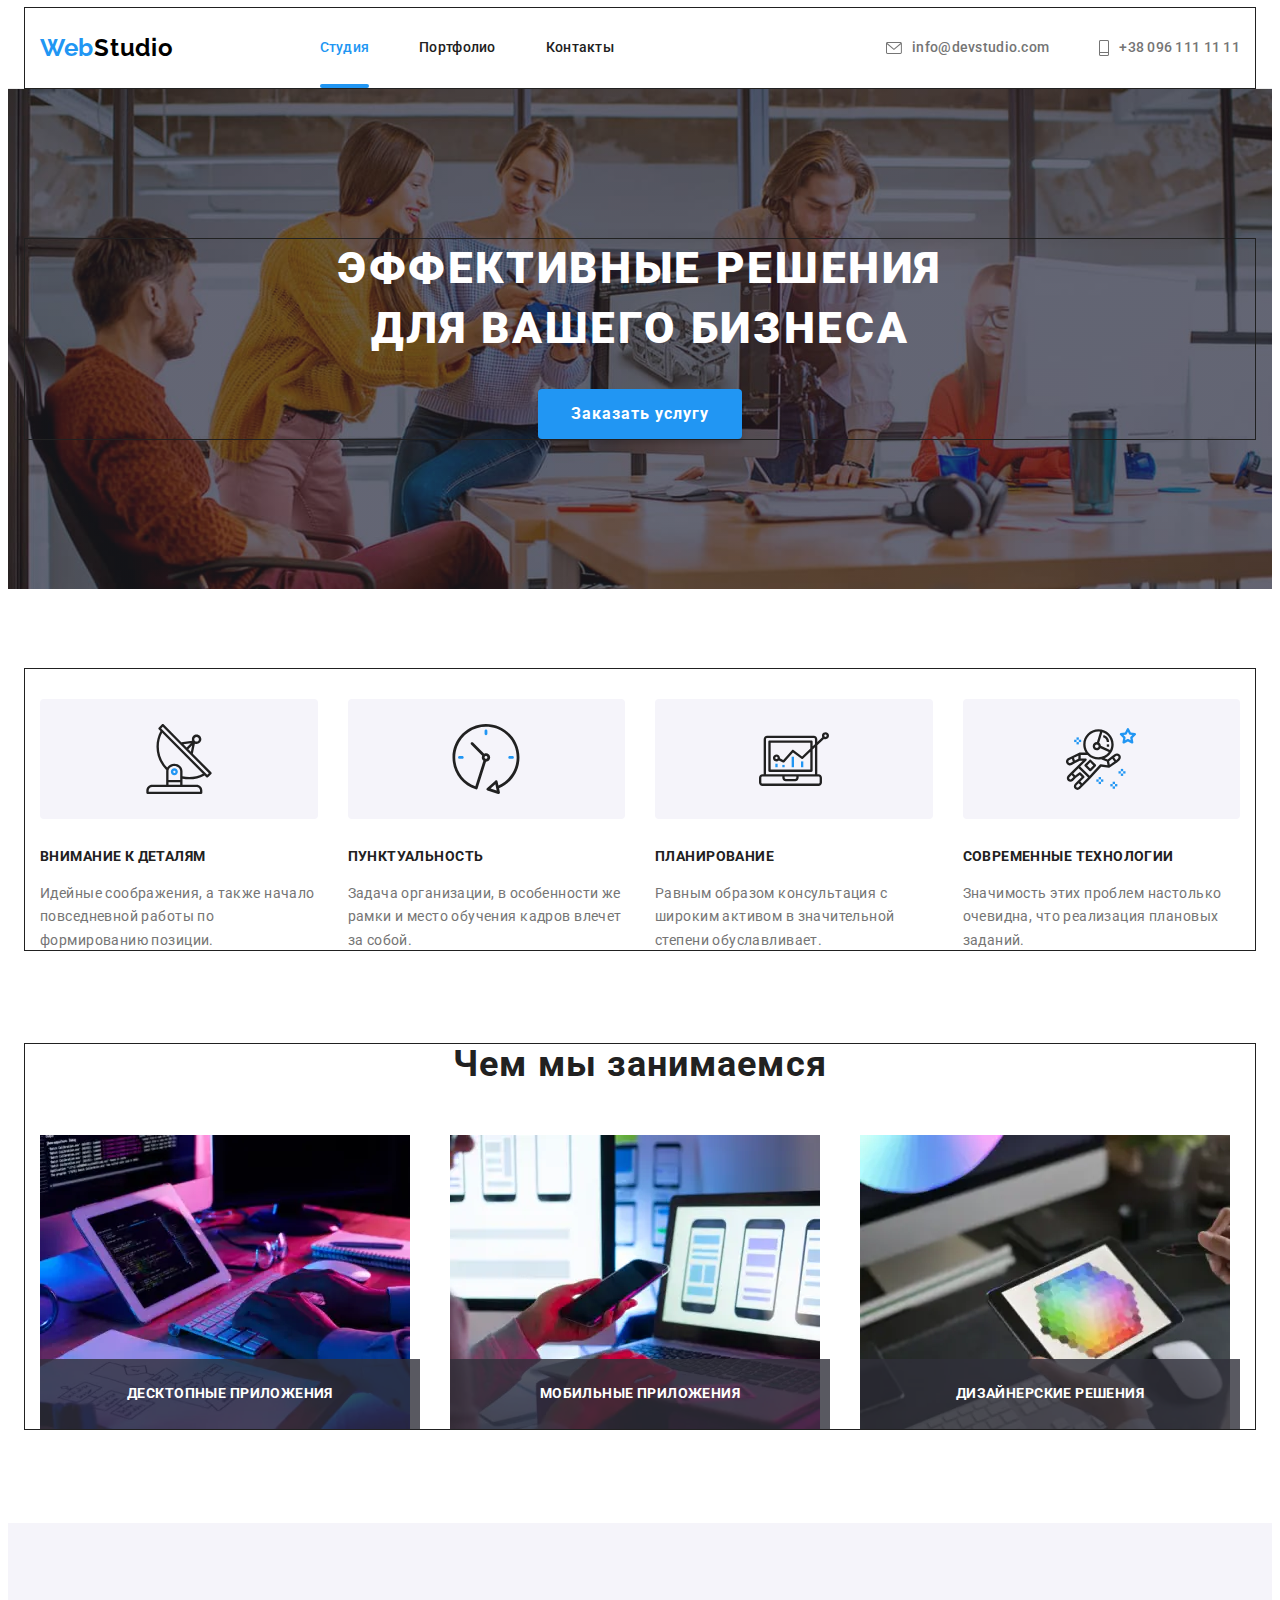
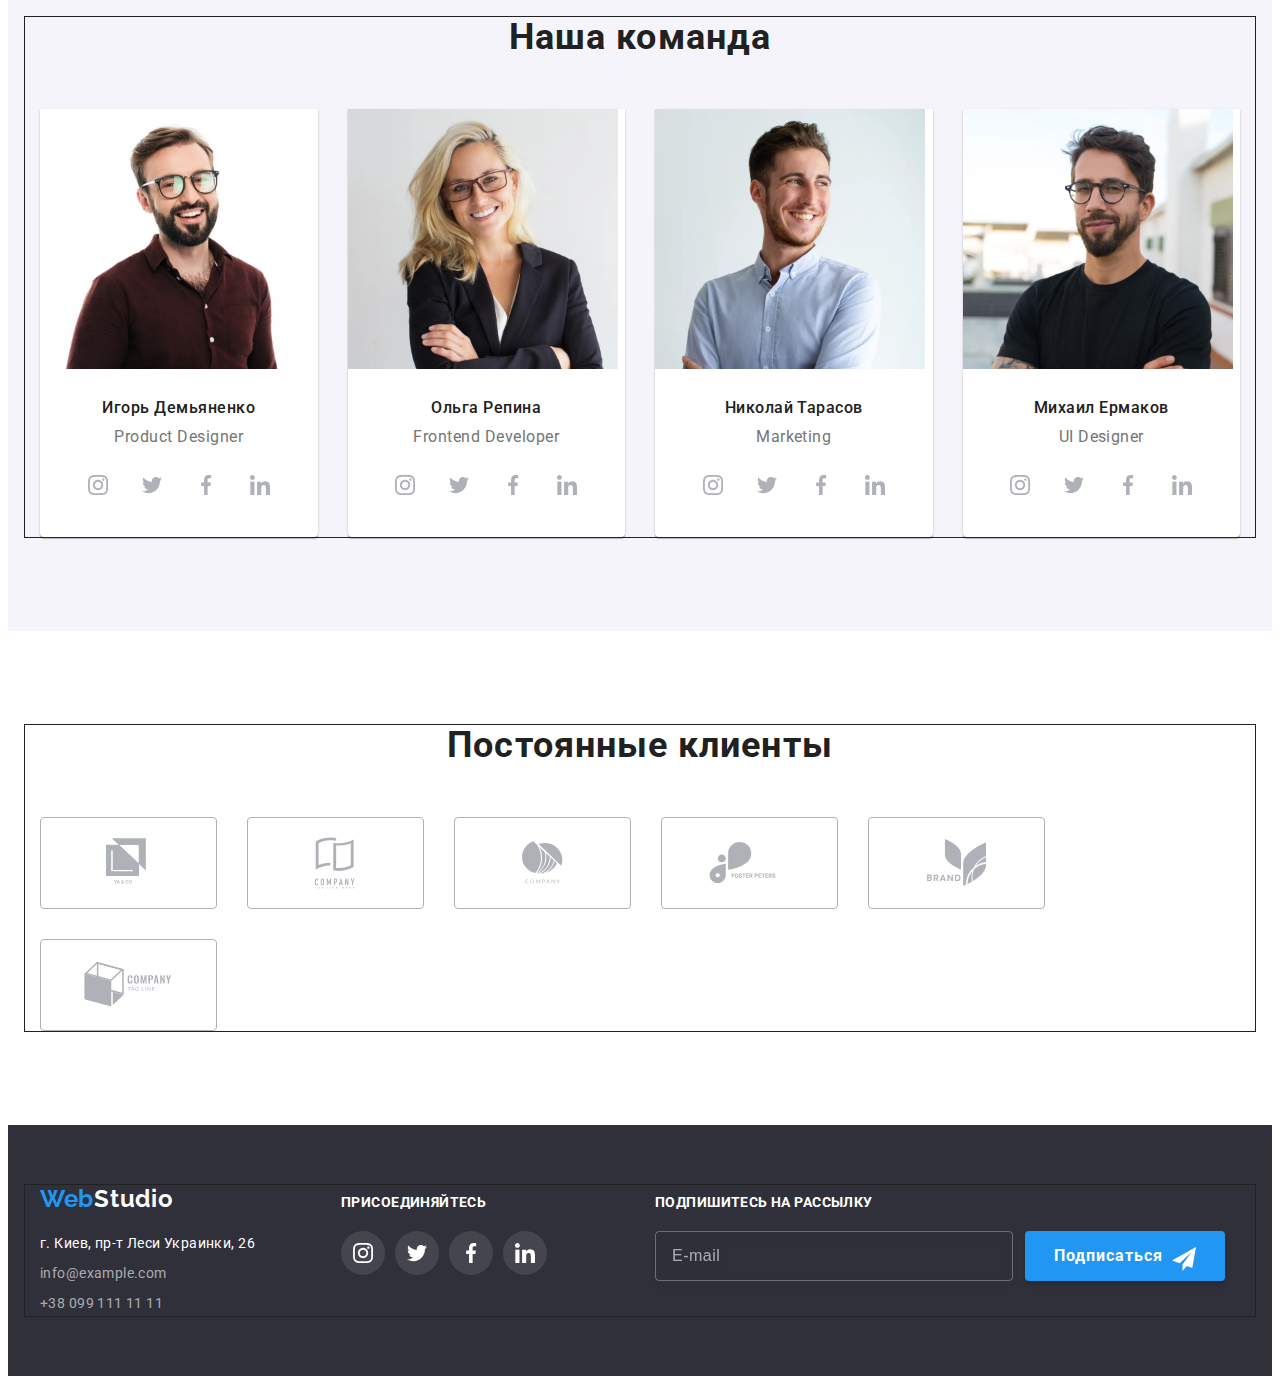
==== commit b97217d3: "добавляет постоянные клиенты и футер" ====
--- a/index.html
+++ b/index.html
@@ -432,63 +432,63 @@
             </div>
         </section>
         <!--clients-section-->
-        <!-- <section class="clients-section">
-        <div class="container">
-            <h2 class="products-and-team-titles">Постоянные клиенты</h2>
-            <ul class="list clients-section__list">
-                <li class="clients-section__item">
-                    <a href="" class="clients-section__link link">
-                        <svg class="social-list-ikon" width="44px" height="49px">
-                            <use href="./images/sprite.svg#icon-logo1"></use>
-                        </svg>
-                    </a>
-                </li>
-                <li class="clients-section__item">
-                    <a href="" class="clients-section__link link">
-                        <svg class="social-list-ikon" width="40px" height="52px">
-                            <use href="./images/sprite.svg#icon-logo2"></use>
-                        </svg>
-                    </a>
-                </li>
-                <li class="clients-section__item">
-                    <a href="" class="clients-section__link link">
-                        <svg class="social-list-ikon" width="41px" height="43px">
-                            <use href="./images/sprite.svg#icon-logo3"></use>
-                        </svg>
-                    </a>
-                </li>
-                <li class="clients-section__item">
-                    <a href="" class="clients-section__link link">
-                        <svg class="social-list-ikon" width="80px" height="42px">
-                            <use href="./images/sprite.svg#icon-logo4"></use>
-                        </svg>
-                    </a>
-                </li>
-                <li class="clients-section__item">
-                    <a href="" class="clients-section__link link">
-                        <svg class="social-list-ikon" width="59px" height="47px">
-                            <use href="./images/sprite.svg#icon-logo5"></use>
-                        </svg>
-                    </a>
-                </li>
-                <li class="clients-section__item">
-                    <a href="" class="clients-section__link link">
-                        <svg class="social-list-ikon" width="88px" height="45px">
-                            <use href="./images/sprite.svg#icon-logo6"></use>
-                        </svg>
-                    </a>
-                </li>
-            </ul>
-        </div>
-    </section> -->
+        <section class="clients-section">
+            <div class="container">
+                <h2 class="products-and-team-titles">Постоянные клиенты</h2>
+                <ul class="list clients-section__list">
+                    <li class="clients-section__item">
+                        <a href="" class="clients-section__link link">
+                            <svg class="social-list-ikon" width="44px" height="49px">
+                                <use href="./images/sprite.svg#icon-logo1"></use>
+                            </svg>
+                        </a>
+                    </li>
+                    <li class="clients-section__item">
+                        <a href="" class="clients-section__link link">
+                            <svg class="social-list-ikon" width="40px" height="52px">
+                                <use href="./images/sprite.svg#icon-logo2"></use>
+                            </svg>
+                        </a>
+                    </li>
+                    <li class="clients-section__item">
+                        <a href="" class="clients-section__link link">
+                            <svg class="social-list-ikon" width="41px" height="43px">
+                                <use href="./images/sprite.svg#icon-logo3"></use>
+                            </svg>
+                        </a>
+                    </li>
+                    <li class="clients-section__item">
+                        <a href="" class="clients-section__link link">
+                            <svg class="social-list-ikon" width="80px" height="42px">
+                                <use href="./images/sprite.svg#icon-logo4"></use>
+                            </svg>
+                        </a>
+                    </li>
+                    <li class="clients-section__item">
+                        <a href="" class="clients-section__link link">
+                            <svg class="social-list-ikon" width="59px" height="47px">
+                                <use href="./images/sprite.svg#icon-logo5"></use>
+                            </svg>
+                        </a>
+                    </li>
+                    <li class="clients-section__item">
+                        <a href="" class="clients-section__link link">
+                            <svg class="social-list-ikon" width="88px" height="45px">
+                                <use href="./images/sprite.svg#icon-logo6"></use>
+                            </svg>
+                        </a>
+                    </li>
+                </ul>
+            </div>
+        </section>
     </main>
     <!--Footer-->
-    <!-- <footer class="footer">
+    <footer class="footer">
         <div class="container">
             <div class="footer-adress-wraper">
                 <a class="navigation-logo-link footer-adress-wraper__logo-margin link" href="./index.html">Web<span class="navigation__logo_studio-footer-color">Studio</span></a>
                 <address class="address">
-                    <ul class="list">
+                    <ul class="address__footer-list list">
                         <li class="footer-adress-wraper__item">
                             <a class="footer-adress-wraper__google-maps link" href="https://goo.gl/maps/qSCqsP5CinBXMuDA6" target="_blank" rel="noopener noreferrer">г. Киев, пр-т Леси Украинки, 26</a>
                         </li>
@@ -545,7 +545,7 @@
                 </div>
             </form> 
         </div>
-    </footer> -->
+    </footer>
     <!--End-Form-Footer-->
     <!--Modal window-->
     <div class="backdrop is-hidden" data-modal>
--- a/css/main.min.css
+++ b/css/main.min.css
@@ -1,2 +1,2 @@
-:root{--main-font: 'Roboto', sans-serif;--secondary-font: 'Raleway', sans-serif;--accent-color: #2196f3;--accent-operating: #2196f3;--backgroud-body-studio: #f5f4fa;--hero-section-background-color: #2f303a;--footer-background-color: #2f303a;--portfolio-cards-title-color: #212121;--portfolio-nav-text-color: #212121;--portfolio-cards-description-color: #757575;--footer-mail-tel-link-color: rgba(255, 255, 255, 0.6);--body-font-color: #212121;--navigation-logo-studio-color: #000000;--navigation-logo-studio-footer: #ffffff;--social-link-team-color: #afb1b8;--footer-join-link-color: rgba(255, 255, 255, 0.1);--overlay-background: rgba(33, 150, 243, 0.9);--types-of-product-bg: rgba(47, 48, 58, 0.8)}body{font-family:var(--main-font);color:var(--body-font-color)}h1,h2,h3,h4,h5,h6,p{margin:0}ul,ol{margin:0;padding:0}img{display:block}.link{text-decoration:none}.list{list-style:none}.address{font-style:normal}.visually-hidden{position:absolute !important;clip:rect(1px 1px 1px 1px);clip:rect(1px, 1px, 1px, 1px);padding:0 !important;border:0 !important;height:1px !important;width:1px !important;overflow:hidden}.container{padding-left:15px;padding-right:15px;outline:1px solid}.header .container{display:flex;align-items:center;justify-content:space-between}@media screen and (min-width: 480px){.container{width:480px;margin:0 auto}}@media screen and (min-width: 768px){.container{width:768px}}@media screen and (min-width: 1200px){.container{width:1200px}}.backgroud-body-studio{background-color:var(--navigation-logo-studio-footer)}.navigation-logo-link{font-family:var(--secondary-font);font-weight:700;font-size:24px;line-height:1.16;letter-spacing:0.03em;color:var(--accent-color)}.navigation__logo_studio-color{color:var(--navigation-logo-studio-color)}.navigation__logo_studio-footer-color{color:var(--navigation-logo-studio-footer)}.order-button{font-family:var(--main-font);font-weight:700;font-size:16px;line-height:1.87;cursor:pointer;color:var(--navigation-logo-studio-footer);background-color:var(--accent-color);text-align:center;letter-spacing:0.06em;display:flex;align-items:center;min-width:200px;margin:0 auto;border:none;box-shadow:0px 4px 4px rgba(0,0,0,0.15);border-radius:4px;padding:10px 33px}.products-and-team-titles{font-weight:700;font-size:36px;line-height:1.16;text-align:center;letter-spacing:0.03em;margin-bottom:50px}@media screen and (max-width: 1199px){.products-and-team-titles{font-size:28px;line-height:1.17;margin-bottom:30px}}@media screen and (max-width: 767px){.products-and-team-titles{margin-bottom:30px}}.header{background-color:var(--navigation-logo-studio-footer);border-bottom:1px solid #ececec;padding-top:16px;padding-bottom:16px}@media screen and (max-width: 767px){.navigation__item:not(:first-child){display:none}.mail-tel-links{display:none}.burger-btn,.mobile-menu-close-btn{background-color:transparent;border:none;padding:0;transition:fill 250ms cubic-bezier(0.4, 0, 0.2, 1)}.burger-btn:hover,.burger-btn:focus,.mobile-menu-close-btn:hover,.mobile-menu-close-btn:focus{fill:var(--accent-color)}.mobile-menu-close-btn{position:absolute;top:10px;right:15px;width:40px;height:40px}.mobile-menu{position:fixed;top:0;left:50%;width:100vw;max-width:480px;height:100vh;padding:48px 40px;background-color:var(--navigation-logo-studio-footer);transform:translateY(-100%) translateX(-50%);transition:transform 250ms cubic-bezier(0.4, 0, 0.2, 1)}.is-open{transform:translateY(0) translateX(-50%)}.mobile-menu__link{font-family:Roboto;font-weight:500;font-size:40px;line-height:1.17;letter-spacing:0.02em;color:var(--portfolio-nav-text-color)}.operating-page{color:var(--accent-operating)}.mobile-menu__list{display:flex;flex-direction:column;justify-content:space-between;height:200px}.mobile-menu-wraper{display:flex;flex-direction:column;justify-content:space-between;height:100%}.mobile-menu__contact-list{display:flex;flex-direction:column;justify-content:space-between;height:98px}.contact-list-social-link-wraper{display:flex;flex-direction:column;justify-content:space-between;height:183px}.mobile-menu__contact-tel-link{font-family:Roboto;font-weight:500;font-size:34px;line-height:1.17;letter-spacing:0.02em;color:var(--accent-color)}.mobile-menu__contact-mail-link{font-family:Roboto;font-weight:500;font-size:24px;line-height:1.16;letter-spacing:0.02em;color:var(--portfolio-cards-description-color)}.menu-social-links{display:flex}.menu-social-link__link{font-family:Roboto;font-size:18px;line-height:1.22;letter-spacing:0.02em;color:var(--accent-color)}.menu-social-link__item:not(:last-child){margin-right:10px}.menu-social-link__item:not(:last-child)::after{content:'';height:22px;width:0px;margin-left:10px;border:1px solid rgba(33,33,33,0.2);transform:rotate(90deg)}}@media screen and (min-width: 768px){.burger-btn{display:none}.mobile-menu{display:none}.header{padding-top:0px;padding-bottom:0px}.navigation{display:flex;align-items:center}.navigation__list{display:flex;align-items:center}.navigation__item:not(:last-child){margin-right:50px}.navigation__item .navigation-logo-link{margin-right:38px}.mail-tel-links{display:flex;flex-direction:column;align-items:flex-start;margin-left:auto;height:38px;justify-content:space-between}.mail-tel-links>.link{padding-top:0px;padding-bottom:0px}.font-specs{font-family:var(--main-font);font-weight:500;font-size:12px;line-height:1.16;letter-spacing:0.02em;transition:color 250ms cubic-bezier(0.4, 0, 0.2, 1)}.navigation__link-color{color:var(--portfolio-cards-title-color);padding-top:32px;padding-bottom:32px;display:block}.navigation__link-color:hover,.navigation__link-color:focus{color:var(--accent-color)}.mail-tel-links__mail-color{color:var(--portfolio-cards-description-color);display:flex;align-items:center;margin-left:auto;fill:var(--portfolio-cards-description-color)}.mail-tel-links__mail-color svg{margin-right:10px}.mail-tel-links__mail-color:hover,.mail-tel-links__mail-color:focus{color:var(--accent-color);fill:var(--accent-color)}.mail-tel-links__tel-color{color:var(--portfolio-cards-description-color);display:flex;align-items:center;fill:var(--portfolio-cards-description-color)}.mail-tel-links__tel-color svg{margin-right:10px}.mail-tel-links__tel-color:hover,.mail-tel-links__tel-color:focus{color:var(--accent-color);fill:var(--accent-color)}.operating-page-wraper{position:relative}.operating-page{color:var(--accent-operating)}.operating-page-line{position:absolute;left:0;bottom:0;width:100%;height:4px;background-color:var(--accent-operating);border-radius:2px}}@media screen and (min-width: 1200px){.mail-tel-links{flex-direction:row;align-items:center;height:auto;justify-content:unset}.mail-tel-links>.link{padding-top:32px;padding-bottom:32px}.navigation__item .navigation-logo-link{margin-right:96px}.mail-tel-links__mail-color{margin-right:50px}.mail-tel-links__tel-color{margin-left:auto}.font-specs{font-size:14px;line-height:1.14}}.hero{background:var(--hero-section-background-color);background-image:linear-gradient(rgba(47,48,58,0.4), rgba(47,48,58,0.4)),url(../images/hero-mobile.jpg);background-repeat:no-repeat;background-size:cover;max-width:480px;margin:0 auto;padding-top:150px;padding-bottom:150px}.hero__title{font-weight:900;font-size:26px;line-height:1.61;text-align:center;letter-spacing:0.06em;text-transform:uppercase;color:var(--navigation-logo-studio-footer);margin-bottom:30px}@media screen and (min-width: 480px){.hero__br{width:360px;margin:0 auto}}@media screen and (min-width: 480px) and (min-device-pixel-ratio: 2), screen and (min-width: 480px) and (min-resolution: 192dpi), screen and (min-width: 480px) and (min-resolution: 2dppx){.hero{background-image:linear-gradient(rgba(47,48,58,0.4), rgba(47,48,58,0.4)),url(../images/hero-mobile@2x.jpg)}}@media screen and (min-width: 768px){.hero{background-size:cover;max-width:1200px;background-image:linear-gradient(rgba(47,48,58,0.4), rgba(47,48,58,0.4)),url(../images/hero-tablet.jpg)}}@media screen and (min-width: 768px) and (min-device-pixel-ratio: 2), screen and (min-width: 768px) and (min-resolution: 192dpi), screen and (min-width: 768px) and (min-resolution: 2dppx){.hero{background-image:linear-gradient(rgba(47,48,58,0.4), rgba(47,48,58,0.4)),url(../images/hero-tablet@2x.jpg)}}@media screen and (min-width: 1200px){.hero{background-size:cover;max-width:1600px;background-image:linear-gradient(rgba(47,48,58,0.4), rgba(47,48,58,0.4)),url(../images/hero.jpg)}}@media screen and (min-width: 1200px) and (min-device-pixel-ratio: 2), screen and (min-width: 1200px) and (min-resolution: 192dpi), screen and (min-width: 1200px) and (min-resolution: 2dppx){.hero{background-image:linear-gradient(rgba(47,48,58,0.4), rgba(47,48,58,0.4)),url(../images/hero@2x.jpg)}}@media screen and (min-width: 1200px){.hero__title{font-size:44px;line-height:1.36}.hero__br{width:696px}}.dignity-section{padding-top:60px;padding-bottom:60px}.dignity-section__list{display:flex;flex-wrap:wrap}.dignity-section__icon-size{height:120px;margin-bottom:30px;background:var(--backgroud-body-studio);border-radius:4px;display:flex;align-items:center;justify-content:center}.dignity-section__title{font-weight:700;font-size:14px;line-height:1.14;letter-spacing:0.03em;text-transform:uppercase;margin-bottom:10px;text-align:center}.dignity-section__description{font-size:14px;line-height:1.71;letter-spacing:0.03em;color:var(--portfolio-cards-description-color)}.dignity-section__item:not(:last-child){margin-bottom:30px}@media screen and (min-width: 768px){.dignity-section__item{flex-basis:calc(100% / 2 - 30px);margin-left:30px;margin-top:30px;height:251px}.dignity-section__list{margin-left:-30px;margin-top:-30px}.dignity-section__item:not(:last-child){margin-bottom:0px}.dignity-section__title{text-align:start}}@media screen and (min-width: 1200px){.dignity-section__item{flex-basis:calc(100% / 4 - 30px)}.dignity-section{padding-top:110px;padding-bottom:94px}.dignity-section__title{margin-bottom:17px}}.types-of-product-section{padding-bottom:94px}.types-of-product-section__list{display:flex;flex-wrap:wrap;margin-left:-30px;margin-top:-30px}.types-of-product-section__item{flex-basis:calc(100% / 3 - 30px);margin-left:30px;margin-top:30px}.types-of-product-section__wraper{position:relative}.types-of-product-section__title-flex{display:flex;justify-content:center;align-items:center;height:70px;width:100%;font-weight:700;font-size:14px;line-height:1.14;letter-spacing:0.03em;text-transform:uppercase;color:var(--navigation-logo-studio-footer);background-color:var(--types-of-product-bg);position:absolute;bottom:0;left:0}@media screen and (max-width: 1199px){.types-of-product-section{display:none}}.our-team-section{padding-top:60px;padding-bottom:60px;background-color:var(--backgroud-body-studio)}.our-team-section__list{display:flex;flex-wrap:wrap;justify-content:center}.our-team-section__item{background:var(--navigation-logo-studio-footer);box-shadow:0px 1px 3px rgba(0,0,0,0.12),0px 1px 1px rgba(0,0,0,0.14),0px 2px 1px rgba(0,0,0,0.2);border-radius:0px 0px 4px 4px}.our-team-section__item:not(:last-child){margin-bottom:30px}.our-team-section__wraper{padding-top:30px;padding-bottom:24px}.our-team-section__img{width:450px;height:460px}.our-team-section__names{font-weight:500;font-size:16px;line-height:1.18;text-align:center;letter-spacing:0.03em;margin-bottom:10px}.our-team-section__job{font-size:16px;line-height:1.18;text-align:center;letter-spacing:0.03em;color:var(--portfolio-cards-description-color)}@media screen and (min-width: 768px){.our-team-section__item{flex-basis:calc(100% / 2 - 30px);margin-left:30px;margin-top:30px}.our-team-section__item:not(:last-child){margin-bottom:0px}.our-team-section__list{justify-content:flex-start;margin-left:-30px;margin-top:-30px}.our-team-section__img{width:354px;height:374px}}@media screen and (min-width: 1200px){.our-team-section__item{flex-basis:calc(100% / 4 - 30px)}.our-team-section__img{width:270px;height:260px}.our-team-section__wraper{padding-bottom:30px}.our-team-section{padding-top:94px;padding-bottom:94px}}.social-list{display:flex;align-items:center;justify-content:center;margin-top:16px}.social-list-item:not(:last-child){margin-right:10px}.social-list-link{display:flex;justify-content:center;align-items:center;width:44px;height:44px;border-radius:50%;background-color:var(--navigation-logo-studio-footer);fill:var(--social-link-team-color);transition:background-color 250ms cubic-bezier(0.4, 0, 0.2, 1)}.social-list-link:hover,.social-list-link:focus{background-color:var(--accent-color);fill:var(--navigation-logo-studio-footer)}.social-list-ikon{transition:fill 250ms cubic-bezier(0.4, 0, 0.2, 1)}.clients-section{padding-top:94px;padding-bottom:94px}.clients-section__list{display:flex;flex-wrap:wrap;margin-left:-30px;margin-top:-30px}.clients-section__item{flex-basis:calc(100% / 6 - 30px);margin-left:30px;margin-top:30px;border:1px solid var(--social-link-team-color);border-radius:4px;transition:border-color 250ms cubic-bezier(0.4, 0, 0.2, 1)}.clients-section__item:hover,.clients-section__item:focus{border-color:var(--accent-color)}.clients-section__link{display:flex;justify-content:center;align-items:center;height:90px;fill:var(--social-link-team-color)}.clients-section__link:hover,.clients-section__link:focus{fill:var(--accent-color)}.footer-adress-wraper{width:231px}.footer-adress-wraper__logo-margin{display:block;margin-bottom:20px}.footer-adress-wraper__item:not(:last-child){margin-bottom:6px}.footer-adress-wraper__google-maps{font-family:var(--main-font);font-size:14px;line-height:1.71;letter-spacing:0.03em;color:var(--navigation-logo-studio-footer)}.footer-adress-wraper__mail-tel-link{font-family:var(--main-font);font-size:14px;line-height:1.71;letter-spacing:0.03em;color:var(--footer-mail-tel-link-color);transition:color 250ms cubic-bezier(0.4, 0, 0.2, 1)}.footer-adress-wraper__mail-tel-link:hover,.footer-adress-wraper__mail-tel-link:focus{color:var(--accent-color)}.footer{background:var(--footer-background-color);padding-top:60px;padding-bottom:60px}.join-container__subscribe{font-family:var(--main-font);font-weight:700;font-size:14px;line-height:1.14;letter-spacing:0.03em;text-transform:uppercase;margin-bottom:20px;color:var(--navigation-logo-studio-footer)}.join-container{margin-left:70px}.join-container>.social-list{margin:0px}.join-container__color{background-color:var(--footer-join-link-color);fill:var(--navigation-logo-studio-footer)}.join-container__color:hover,.join-container__color:focus{background-color:var(--accent-color);fill:var(--navigation-logo-studio-footer)}.footer-form__subscribe{font-size:14px;line-height:1.14;letter-spacing:0.03em;text-transform:uppercase;color:var(--navigation-logo-studio-footer)}.footer-form{margin-left:93px}.form-subscribe-wraper{display:flex;align-items:center;position:relative;margin-top:20px}.form-subscribe-wraper__input{width:358px;height:50px;font-size:16px;line-height:1.25;letter-spacing:0.03em;color:var(--footer-mail-tel-link-color);margin-right:12px;border:1px solid rgba(255,255,255,0.3);box-sizing:border-box;filter:drop-shadow(0px 4px 4px rgba(0,0,0,0.15));border-radius:4px;background-color:transparent;padding:15px 16px;transition:border-color 250ms cubic-bezier(0.4, 0, 0.2, 1)}.form-subscribe-wraper__input::placeholder{font-size:16px;line-height:1.25;letter-spacing:0.03em;color:var(--footer-mail-tel-link-color)}.form-subscribe-wraper__input:focus{outline:none;border-color:var(--accent-color)}.form-subscribe-wraper__btn{font-family:var(--main-font);font-weight:700;font-size:16px;line-height:1.87;cursor:pointer;color:var(--navigation-logo-studio-footer);background-color:var(--accent-color);letter-spacing:0.06em;display:flex;justify-content:flex-start;align-items:center;min-width:200px;align-self:center;border:none;box-shadow:0px 4px 4px rgba(0,0,0,0.15);border-radius:4px;padding:10px 29px}.form-subscribe-wraper__icon{position:absolute;right:29px;bottom:10px;fill:var(--navigation-logo-studio-footer)}.backdrop{position:fixed;top:0;left:0;width:100vw;height:100vh;background-color:rgba(0,0,0,0.2);transition:all 250ms cubic-bezier(0.4, 0, 0.2, 1)}.modal{position:absolute;top:50%;left:50%;transform:translate(-50%, -50%);width:450px;height:609px;background-color:var(--navigation-logo-studio-footer);box-shadow:0px 1px 3px rgba(0,0,0,0.12),0px 1px 1px rgba(0,0,0,0.14),0px 2px 1px rgba(0,0,0,0.2);border-radius:4px;padding:40px}.modal__close-btn{position:absolute;top:8px;right:8px;width:30px;height:30px;background:transparent;border:1px solid rgba(0,0,0,0.1);border-radius:50%;cursor:pointer}.modal__close-btn:hover{fill:var(--accent-color)}.modal__close-btn-position{position:absolute;top:50%;left:50%;transform:translate(-50%, -50%);transition:fill 250ms cubic-bezier(0.4, 0, 0.2, 1)}.is-hidden{opacity:0;visibility:hidden;pointer-events:none}@media screen and (min-width: 1200px){.modal{width:528px;height:580px}}.modal-form{display:flex;flex-direction:column}.modal-form__bidding{font-family:Roboto;font-style:normal;font-size:20px;line-height:1.15;text-align:center;letter-spacing:0.03em;margin-bottom:12px}.modal-form-field{margin-bottom:10px;font-family:var(--main-font);font-size:12px;line-height:1.17;letter-spacing:0.01em;color:var(--portfolio-cards-description-color)}.modal-form-input-wrapper{position:relative;display:block;margin-top:4px}.modal-form-input{width:100%;height:40px;border:1px solid rgba(33,33,33,0.2);border-radius:4px;padding-left:42px;transition:border-color 250ms cubic-bezier(0.4, 0, 0.2, 1)}.modal-form-input:focus{outline:none;border-color:var(--accent-color)}.modal-form-input-wrapper__icon{position:absolute;top:50%;left:12px;transform:translateY(-50%);display:block;fill:var(--body-font-color);transition:fill 250ms cubic-bezier(0.4, 0, 0.2, 1)}.modal-form-input:focus+.modal-form-input-wrapper__icon{fill:var(--accent-color)}.modal-form-field__message{width:100%;height:120px;border:1px solid rgba(33,33,33,0.2);border-radius:4px;padding:12px 16px;resize:none;transition:border-color 250ms cubic-bezier(0.4, 0, 0.2, 1);margin-top:4px}.modal-form-field__message::placeholder{font-size:14px;line-height:1.14;color:rgba(117,117,117,0.5)}.modal-form-field__message:focus{outline:none;border-color:var(--accent-color)}.modal-form-term__check-desc{font-size:12px;display:flex;align-items:center;font-family:Roboto;font-size:12px;line-height:1.16;letter-spacing:0.03em;color:var(--portfolio-cards-description-color);justify-content:center}.modal-form-term__check-desc::before{display:block;content:'';width:16px;height:15px;background-image:url(../images/Vector.svg);cursor:pointer;margin-right:7px;border-radius:2px}.modal-form-term:focus+.modal-form-term__check-desc::before{background-image:radial-gradient(circle at center, rgba(33,150,243,0.1), rgba(33,150,243,0.7))}.modal-form-term:checked+.modal-form-term__check-desc::before{background-color:var(--accent-color);border-radius:2px;background-image:url(../images/icon-check.svg);background-position:center}.contract{font-family:Roboto;font-size:12px;line-height:1.16;letter-spacing:0.03em;text-decoration-line:underline;color:var(--accent-operating)}.modal-form-btn{font-family:var(--main-font);font-weight:700;font-size:16px;line-height:1.87;cursor:pointer;color:var(--navigation-logo-studio-footer);background-color:var(--accent-color);letter-spacing:0.06em;display:flex;justify-content:center;align-items:center;min-width:200px;align-self:center;border:none;box-shadow:0px 4px 4px rgba(0,0,0,0.15);border-radius:4px;padding:10px 33px;margin-top:30px}@media screen and (min-width: 1200px){.contract{font-size:14px;line-height:1.71}.modal-form-term__check-desc{font-size:14px;line-height:1.71}}
+:root{--main-font: 'Roboto', sans-serif;--secondary-font: 'Raleway', sans-serif;--accent-color: #2196f3;--accent-operating: #2196f3;--backgroud-body-studio: #f5f4fa;--hero-section-background-color: #2f303a;--footer-background-color: #2f303a;--portfolio-cards-title-color: #212121;--portfolio-nav-text-color: #212121;--portfolio-cards-description-color: #757575;--footer-mail-tel-link-color: rgba(255, 255, 255, 0.6);--body-font-color: #212121;--navigation-logo-studio-color: #000000;--navigation-logo-studio-footer: #ffffff;--social-link-team-color: #afb1b8;--footer-join-link-color: rgba(255, 255, 255, 0.1);--overlay-background: rgba(33, 150, 243, 0.9);--types-of-product-bg: rgba(47, 48, 58, 0.8)}body{font-family:var(--main-font);color:var(--body-font-color)}h1,h2,h3,h4,h5,h6,p{margin:0}ul,ol{margin:0;padding:0}img{display:block}.link{text-decoration:none}.list{list-style:none}.address{font-style:normal}.visually-hidden{position:absolute !important;clip:rect(1px 1px 1px 1px);clip:rect(1px, 1px, 1px, 1px);padding:0 !important;border:0 !important;height:1px !important;width:1px !important;overflow:hidden}.container{margin:0 auto;padding-left:15px;padding-right:15px;outline:1px solid}.header .container{display:flex;align-items:center;justify-content:space-between}.footer .container{display:flex;flex-direction:column;align-items:center}@media screen and (max-width: 767px){.footer .container{height:483px;justify-content:space-between}}@media screen and (min-width: 480px){.container{width:480px}}@media screen and (min-width: 768px){.container{width:768px}.footer .container{align-items:baseline;flex-direction:row}}@media screen and (min-width: 768px) and (max-width: 1199px){.footer .container{height:343px;flex-wrap:wrap}}@media screen and (min-width: 1200px){.container{width:1200px}}.backgroud-body-studio{background-color:var(--navigation-logo-studio-footer)}.navigation-logo-link{font-family:var(--secondary-font);font-weight:700;font-size:24px;line-height:1.16;letter-spacing:0.03em;color:var(--accent-color)}.navigation__logo_studio-color{color:var(--navigation-logo-studio-color)}.navigation__logo_studio-footer-color{color:var(--navigation-logo-studio-footer)}.order-button{font-family:var(--main-font);font-weight:700;font-size:16px;line-height:1.87;cursor:pointer;color:var(--navigation-logo-studio-footer);background-color:var(--accent-color);text-align:center;letter-spacing:0.06em;display:flex;align-items:center;min-width:200px;margin:0 auto;border:none;box-shadow:0px 4px 4px rgba(0,0,0,0.15);border-radius:4px;padding:10px 33px}.products-and-team-titles{font-weight:700;font-size:36px;line-height:1.16;text-align:center;letter-spacing:0.03em;margin-bottom:50px}@media screen and (max-width: 1199px){.products-and-team-titles{font-size:28px;line-height:1.17;margin-bottom:30px}}.header{background-color:var(--navigation-logo-studio-footer);border-bottom:1px solid #ececec;padding-top:16px;padding-bottom:16px}@media screen and (max-width: 767px){.navigation__item:not(:first-child){display:none}.mail-tel-links{display:none}.burger-btn,.mobile-menu-close-btn{background-color:transparent;border:none;padding:0;transition:fill 250ms cubic-bezier(0.4, 0, 0.2, 1)}.burger-btn:hover,.burger-btn:focus,.mobile-menu-close-btn:hover,.mobile-menu-close-btn:focus{fill:var(--accent-color)}.mobile-menu-close-btn{position:absolute;top:10px;right:15px;width:40px;height:40px}.mobile-menu{position:fixed;top:0;left:50%;width:100vw;max-width:480px;height:100vh;padding:48px 40px;background-color:var(--navigation-logo-studio-footer);transform:translateY(-100%) translateX(-50%);transition:transform 250ms cubic-bezier(0.4, 0, 0.2, 1)}.is-open{transform:translateY(0) translateX(-50%)}.mobile-menu__link{font-family:Roboto;font-weight:500;font-size:40px;line-height:1.17;letter-spacing:0.02em;color:var(--portfolio-nav-text-color)}.operating-page{color:var(--accent-operating)}.mobile-menu__list{display:flex;flex-direction:column;justify-content:space-between;height:200px}.mobile-menu-wraper{display:flex;flex-direction:column;justify-content:space-between;height:100%}.mobile-menu__contact-list{display:flex;flex-direction:column;justify-content:space-between;height:98px}.contact-list-social-link-wraper{display:flex;flex-direction:column;justify-content:space-between;height:183px}.mobile-menu__contact-tel-link{font-family:Roboto;font-weight:500;font-size:34px;line-height:1.17;letter-spacing:0.02em;color:var(--accent-color)}.mobile-menu__contact-mail-link{font-family:Roboto;font-weight:500;font-size:24px;line-height:1.16;letter-spacing:0.02em;color:var(--portfolio-cards-description-color)}.menu-social-links{display:flex}.menu-social-link__link{font-family:Roboto;font-size:18px;line-height:1.22;letter-spacing:0.02em;color:var(--accent-color)}.menu-social-link__item:not(:last-child){margin-right:10px}.menu-social-link__item:not(:last-child)::after{content:'';height:22px;width:0px;margin-left:10px;border:1px solid rgba(33,33,33,0.2);transform:rotate(90deg)}}@media screen and (min-width: 768px){.burger-btn{display:none}.mobile-menu{display:none}.header{padding-top:0px;padding-bottom:0px}.navigation{display:flex;align-items:center}.navigation__list{display:flex;align-items:center}.navigation__item:not(:last-child){margin-right:50px}.navigation__item .navigation-logo-link{margin-right:38px}.mail-tel-links{display:flex;flex-direction:column;align-items:flex-start;margin-left:auto;height:38px;justify-content:space-between}.mail-tel-links>.link{padding-top:0px;padding-bottom:0px}.font-specs{font-family:var(--main-font);font-weight:500;font-size:12px;line-height:1.16;letter-spacing:0.02em;transition:color 250ms cubic-bezier(0.4, 0, 0.2, 1)}.navigation__link-color{color:var(--portfolio-cards-title-color);padding-top:32px;padding-bottom:32px;display:block}.navigation__link-color:hover,.navigation__link-color:focus{color:var(--accent-color)}.mail-tel-links__mail-color{color:var(--portfolio-cards-description-color);display:flex;align-items:center;margin-left:auto;fill:var(--portfolio-cards-description-color)}.mail-tel-links__mail-color svg{margin-right:10px}.mail-tel-links__mail-color:hover,.mail-tel-links__mail-color:focus{color:var(--accent-color);fill:var(--accent-color)}.mail-tel-links__tel-color{color:var(--portfolio-cards-description-color);display:flex;align-items:center;fill:var(--portfolio-cards-description-color)}.mail-tel-links__tel-color svg{margin-right:10px}.mail-tel-links__tel-color:hover,.mail-tel-links__tel-color:focus{color:var(--accent-color);fill:var(--accent-color)}.operating-page-wraper{position:relative}.operating-page{color:var(--accent-operating)}.operating-page-line{position:absolute;left:0;bottom:0;width:100%;height:4px;background-color:var(--accent-operating);border-radius:2px}}@media screen and (min-width: 1200px){.mail-tel-links{flex-direction:row;align-items:center;height:auto;justify-content:unset}.mail-tel-links>.link{padding-top:32px;padding-bottom:32px}.navigation__item .navigation-logo-link{margin-right:96px}.mail-tel-links__mail-color{margin-right:50px}.mail-tel-links__tel-color{margin-left:auto}.font-specs{font-size:14px;line-height:1.14}}.hero{background:var(--hero-section-background-color);background-image:linear-gradient(rgba(47,48,58,0.4), rgba(47,48,58,0.4)),url(../images/hero-mobile.jpg);background-repeat:no-repeat;background-size:cover;max-width:480px;margin:0 auto;padding-top:150px;padding-bottom:150px}.hero__title{font-weight:900;font-size:26px;line-height:1.61;text-align:center;letter-spacing:0.06em;text-transform:uppercase;color:var(--navigation-logo-studio-footer);margin-bottom:30px}@media screen and (min-width: 480px){.hero__br{width:360px;margin:0 auto}}@media screen and (min-width: 480px) and (min-device-pixel-ratio: 2), screen and (min-width: 480px) and (min-resolution: 192dpi), screen and (min-width: 480px) and (min-resolution: 2dppx){.hero{background-image:linear-gradient(rgba(47,48,58,0.4), rgba(47,48,58,0.4)),url(../images/hero-mobile@2x.jpg)}}@media screen and (min-width: 768px){.hero{background-size:cover;max-width:1200px;background-image:linear-gradient(rgba(47,48,58,0.4), rgba(47,48,58,0.4)),url(../images/hero-tablet.jpg)}}@media screen and (min-width: 768px) and (min-device-pixel-ratio: 2), screen and (min-width: 768px) and (min-resolution: 192dpi), screen and (min-width: 768px) and (min-resolution: 2dppx){.hero{background-image:linear-gradient(rgba(47,48,58,0.4), rgba(47,48,58,0.4)),url(../images/hero-tablet@2x.jpg)}}@media screen and (min-width: 1200px){.hero{background-size:cover;max-width:1600px;background-image:linear-gradient(rgba(47,48,58,0.4), rgba(47,48,58,0.4)),url(../images/hero.jpg)}}@media screen and (min-width: 1200px) and (min-device-pixel-ratio: 2), screen and (min-width: 1200px) and (min-resolution: 192dpi), screen and (min-width: 1200px) and (min-resolution: 2dppx){.hero{background-image:linear-gradient(rgba(47,48,58,0.4), rgba(47,48,58,0.4)),url(../images/hero@2x.jpg)}}@media screen and (min-width: 1200px){.hero__title{font-size:44px;line-height:1.36}.hero__br{width:696px}}.dignity-section{padding-top:60px;padding-bottom:60px}.dignity-section__list{display:flex;flex-wrap:wrap}.dignity-section__icon-size{height:120px;margin-bottom:30px;background:var(--backgroud-body-studio);border-radius:4px;display:flex;align-items:center;justify-content:center}.dignity-section__title{font-weight:700;font-size:14px;line-height:1.14;letter-spacing:0.03em;text-transform:uppercase;margin-bottom:10px;text-align:center}.dignity-section__description{font-size:14px;line-height:1.71;letter-spacing:0.03em;color:var(--portfolio-cards-description-color)}.dignity-section__item:not(:last-child){margin-bottom:30px}@media screen and (min-width: 768px){.dignity-section__item{flex-basis:calc(100% / 2 - 30px);margin-left:30px;margin-top:30px;height:251px}.dignity-section__list{margin-left:-30px;margin-top:-30px}.dignity-section__item:not(:last-child){margin-bottom:0px}.dignity-section__title{text-align:start}}@media screen and (min-width: 1200px){.dignity-section__item{flex-basis:calc(100% / 4 - 30px)}.dignity-section{padding-top:110px;padding-bottom:94px}.dignity-section__title{margin-bottom:17px}}.types-of-product-section{padding-bottom:94px}.types-of-product-section__list{display:flex;flex-wrap:wrap;margin-left:-30px;margin-top:-30px}.types-of-product-section__item{flex-basis:calc(100% / 3 - 30px);margin-left:30px;margin-top:30px}.types-of-product-section__wraper{position:relative}.types-of-product-section__title-flex{display:flex;justify-content:center;align-items:center;height:70px;width:100%;font-weight:700;font-size:14px;line-height:1.14;letter-spacing:0.03em;text-transform:uppercase;color:var(--navigation-logo-studio-footer);background-color:var(--types-of-product-bg);position:absolute;bottom:0;left:0}@media screen and (max-width: 1199px){.types-of-product-section{display:none}}.our-team-section{padding-top:60px;padding-bottom:60px;background-color:var(--backgroud-body-studio)}.our-team-section__list{display:flex;flex-wrap:wrap;justify-content:center}.our-team-section__item{background:var(--navigation-logo-studio-footer);box-shadow:0px 1px 3px rgba(0,0,0,0.12),0px 1px 1px rgba(0,0,0,0.14),0px 2px 1px rgba(0,0,0,0.2);border-radius:0px 0px 4px 4px}.our-team-section__item:not(:last-child){margin-bottom:30px}.our-team-section__wraper{padding-top:30px;padding-bottom:24px}.our-team-section__img{width:450px;height:460px}.our-team-section__names{font-weight:500;font-size:16px;line-height:1.18;text-align:center;letter-spacing:0.03em;margin-bottom:10px}.our-team-section__job{font-size:16px;line-height:1.18;text-align:center;letter-spacing:0.03em;color:var(--portfolio-cards-description-color)}@media screen and (min-width: 768px){.our-team-section__item{flex-basis:calc(100% / 2 - 30px);margin-left:30px;margin-top:30px}.our-team-section__item:not(:last-child){margin-bottom:0px}.our-team-section__list{justify-content:flex-start;margin-left:-30px;margin-top:-30px}.our-team-section__img{width:354px;height:374px}}@media screen and (min-width: 1200px){.our-team-section__item{flex-basis:calc(100% / 4 - 30px)}.our-team-section__img{width:270px;height:260px}.our-team-section__wraper{padding-bottom:30px}.our-team-section{padding-top:94px;padding-bottom:94px}}.social-list{display:flex;align-items:center;justify-content:center;margin-top:16px}.social-list-item:not(:last-child){margin-right:10px}.social-list-link{display:flex;justify-content:center;align-items:center;width:44px;height:44px;border-radius:50%;background-color:var(--navigation-logo-studio-footer);fill:var(--social-link-team-color);transition:background-color 250ms cubic-bezier(0.4, 0, 0.2, 1)}.social-list-link:hover,.social-list-link:focus{background-color:var(--accent-color);fill:var(--navigation-logo-studio-footer)}.social-list-ikon{transition:fill 250ms cubic-bezier(0.4, 0, 0.2, 1)}.clients-section{padding-top:60px;padding-bottom:60px}.clients-section__list{display:flex;flex-wrap:wrap;margin-left:-30px;margin-top:-30px}.clients-section__item{flex-basis:calc(100% / 2 - 30px);margin-left:30px;margin-top:30px;border:1px solid var(--social-link-team-color);border-radius:4px;transition:border-color 250ms cubic-bezier(0.4, 0, 0.2, 1)}.clients-section__item:hover,.clients-section__item:focus{border-color:var(--accent-color)}.clients-section__link{display:flex;justify-content:center;align-items:center;height:90px;fill:var(--social-link-team-color)}.clients-section__link:hover,.clients-section__link:focus{fill:var(--accent-color)}@media screen and (min-width: 768px){.clients-section__item{flex-basis:calc(100% / 3 - 30px)}}@media screen and (min-width: 1200px){.clients-section__item{flex-basis:calc(100% / 6 - 30px)}.clients-section{padding-top:94px;padding-bottom:94px}}.footer-adress-wraper{width:231px}.footer-adress-wraper__logo-margin{display:block;margin-bottom:20px;text-align:center}.footer-adress-wraper__item:not(:last-child){margin-bottom:8px}.footer-adress-wraper__google-maps{font-family:var(--main-font);font-size:14px;line-height:1.71;letter-spacing:0.03em;color:var(--navigation-logo-studio-footer)}.footer-adress-wraper__mail-tel-link{font-family:var(--main-font);font-size:14px;line-height:1.71;letter-spacing:0.03em;color:var(--footer-mail-tel-link-color);transition:color 250ms cubic-bezier(0.4, 0, 0.2, 1)}.footer-adress-wraper__mail-tel-link:hover,.footer-adress-wraper__mail-tel-link:focus{color:var(--accent-color)}.footer{background:var(--footer-background-color);padding-top:60px;padding-bottom:60px}.address__footer-list{text-align:center}@media screen and (min-width: 768px) and (max-width: 1199px){.footer-adress-wraper{margin-left:61px}}@media screen and (min-width: 1200px){.footer-adress-wraper__logo-margin{text-align:unset}.footer-adress-wraper__item:not(:last-child){margin-bottom:6px}.address__footer-list{text-align:unset}}.join-container__subscribe{font-family:var(--main-font);font-weight:700;font-size:14px;line-height:1.14;letter-spacing:0.03em;text-transform:uppercase;margin-bottom:20px;color:var(--navigation-logo-studio-footer);text-align:center}.join-container{margin:0 auto}.join-container>.social-list{margin:0px}.join-container__color{background-color:var(--footer-join-link-color);fill:var(--navigation-logo-studio-footer)}.join-container__color:hover,.join-container__color:focus{background-color:var(--accent-color);fill:var(--navigation-logo-studio-footer)}@media screen and (min-width: 768px){.join-container{margin-left:165px}}@media screen and (min-width: 1200px){.join-container__subscribe{text-align:unset}.join-container{margin-left:70px}}.footer-form__subscribe{font-size:14px;line-height:1.14;letter-spacing:0.03em;text-transform:uppercase;color:var(--navigation-logo-studio-footer)}.footer-form{margin:0 auto;text-align:center}.form-subscribe-wraper{display:flex;flex-direction:column;align-items:center;position:relative;margin-top:20px}.form-subscribe-wraper__input{width:450px;height:50px;font-size:16px;line-height:1.25;letter-spacing:0.03em;color:var(--footer-mail-tel-link-color);margin-right:12px;border:1px solid rgba(255,255,255,0.3);box-sizing:border-box;filter:drop-shadow(0px 4px 4px rgba(0,0,0,0.15));border-radius:4px;background-color:transparent;padding:15px 16px;transition:border-color 250ms cubic-bezier(0.4, 0, 0.2, 1)}.form-subscribe-wraper__input::placeholder{font-size:16px;line-height:1.25;letter-spacing:0.03em;color:var(--footer-mail-tel-link-color)}.form-subscribe-wraper__input:focus{outline:none;border-color:var(--accent-color)}.form-subscribe-wraper__btn{font-family:var(--main-font);font-weight:700;font-size:16px;line-height:1.87;cursor:pointer;color:var(--navigation-logo-studio-footer);background-color:var(--accent-color);letter-spacing:0.06em;display:flex;justify-content:flex-start;align-items:center;min-width:200px;align-self:center;border:none;box-shadow:0px 4px 4px rgba(0,0,0,0.15);border-radius:4px;padding:10px 29px;margin-top:20px}.form-subscribe-wraper__icon{position:absolute;right:150px;bottom:10px;fill:var(--navigation-logo-studio-footer)}@media screen and (min-width: 768px) and (max-width: 1199px){.footer-form{margin-top:auto}}@media screen and (min-width: 1200px){.footer-form{margin-left:93px;text-align:unset}.form-subscribe-wraper{flex-direction:unset}.form-subscribe-wraper__input{width:358px}.form-subscribe-wraper__icon{right:29px}.form-subscribe-wraper__btn{margin-top:unset}}.backdrop{position:fixed;top:0;left:0;width:100vw;height:100vh;background-color:rgba(0,0,0,0.2);transition:all 250ms cubic-bezier(0.4, 0, 0.2, 1)}.modal{position:absolute;top:50%;left:50%;transform:translate(-50%, -50%);width:450px;height:609px;background-color:var(--navigation-logo-studio-footer);box-shadow:0px 1px 3px rgba(0,0,0,0.12),0px 1px 1px rgba(0,0,0,0.14),0px 2px 1px rgba(0,0,0,0.2);border-radius:4px;padding:40px}.modal__close-btn{position:absolute;top:8px;right:8px;width:30px;height:30px;background:transparent;border:1px solid rgba(0,0,0,0.1);border-radius:50%;cursor:pointer}.modal__close-btn:hover{fill:var(--accent-color)}.modal__close-btn-position{position:absolute;top:50%;left:50%;transform:translate(-50%, -50%);transition:fill 250ms cubic-bezier(0.4, 0, 0.2, 1)}.is-hidden{opacity:0;visibility:hidden;pointer-events:none}@media screen and (min-width: 1200px){.modal{width:528px;height:580px}}.modal-form{display:flex;flex-direction:column}.modal-form__bidding{font-family:Roboto;font-style:normal;font-size:20px;line-height:1.15;text-align:center;letter-spacing:0.03em;margin-bottom:12px}.modal-form-field{margin-bottom:10px;font-family:var(--main-font);font-size:12px;line-height:1.17;letter-spacing:0.01em;color:var(--portfolio-cards-description-color)}.modal-form-input-wrapper{position:relative;display:block;margin-top:4px}.modal-form-input{width:100%;height:40px;border:1px solid rgba(33,33,33,0.2);border-radius:4px;padding-left:42px;transition:border-color 250ms cubic-bezier(0.4, 0, 0.2, 1)}.modal-form-input:focus{outline:none;border-color:var(--accent-color)}.modal-form-input-wrapper__icon{position:absolute;top:50%;left:12px;transform:translateY(-50%);display:block;fill:var(--body-font-color);transition:fill 250ms cubic-bezier(0.4, 0, 0.2, 1)}.modal-form-input:focus+.modal-form-input-wrapper__icon{fill:var(--accent-color)}.modal-form-field__message{width:100%;height:120px;border:1px solid rgba(33,33,33,0.2);border-radius:4px;padding:12px 16px;resize:none;transition:border-color 250ms cubic-bezier(0.4, 0, 0.2, 1);margin-top:4px}.modal-form-field__message::placeholder{font-size:14px;line-height:1.14;color:rgba(117,117,117,0.5)}.modal-form-field__message:focus{outline:none;border-color:var(--accent-color)}.modal-form-term__check-desc{font-size:12px;display:flex;align-items:center;font-family:Roboto;font-size:12px;line-height:1.16;letter-spacing:0.03em;color:var(--portfolio-cards-description-color);justify-content:center}.modal-form-term__check-desc::before{display:block;content:'';width:16px;height:15px;background-image:url(../images/Vector.svg);cursor:pointer;margin-right:7px;border-radius:2px}.modal-form-term:focus+.modal-form-term__check-desc::before{background-image:radial-gradient(circle at center, rgba(33,150,243,0.1), rgba(33,150,243,0.7))}.modal-form-term:checked+.modal-form-term__check-desc::before{background-color:var(--accent-color);border-radius:2px;background-image:url(../images/icon-check.svg);background-position:center}.contract{font-family:Roboto;font-size:12px;line-height:1.16;letter-spacing:0.03em;text-decoration-line:underline;color:var(--accent-operating)}.modal-form-btn{font-family:var(--main-font);font-weight:700;font-size:16px;line-height:1.87;cursor:pointer;color:var(--navigation-logo-studio-footer);background-color:var(--accent-color);letter-spacing:0.06em;display:flex;justify-content:center;align-items:center;min-width:200px;align-self:center;border:none;box-shadow:0px 4px 4px rgba(0,0,0,0.15);border-radius:4px;padding:10px 33px;margin-top:30px}@media screen and (min-width: 1200px){.contract{font-size:14px;line-height:1.71}.modal-form-term__check-desc{font-size:14px;line-height:1.71}}
 /*# sourceMappingURL=main.min.css.map */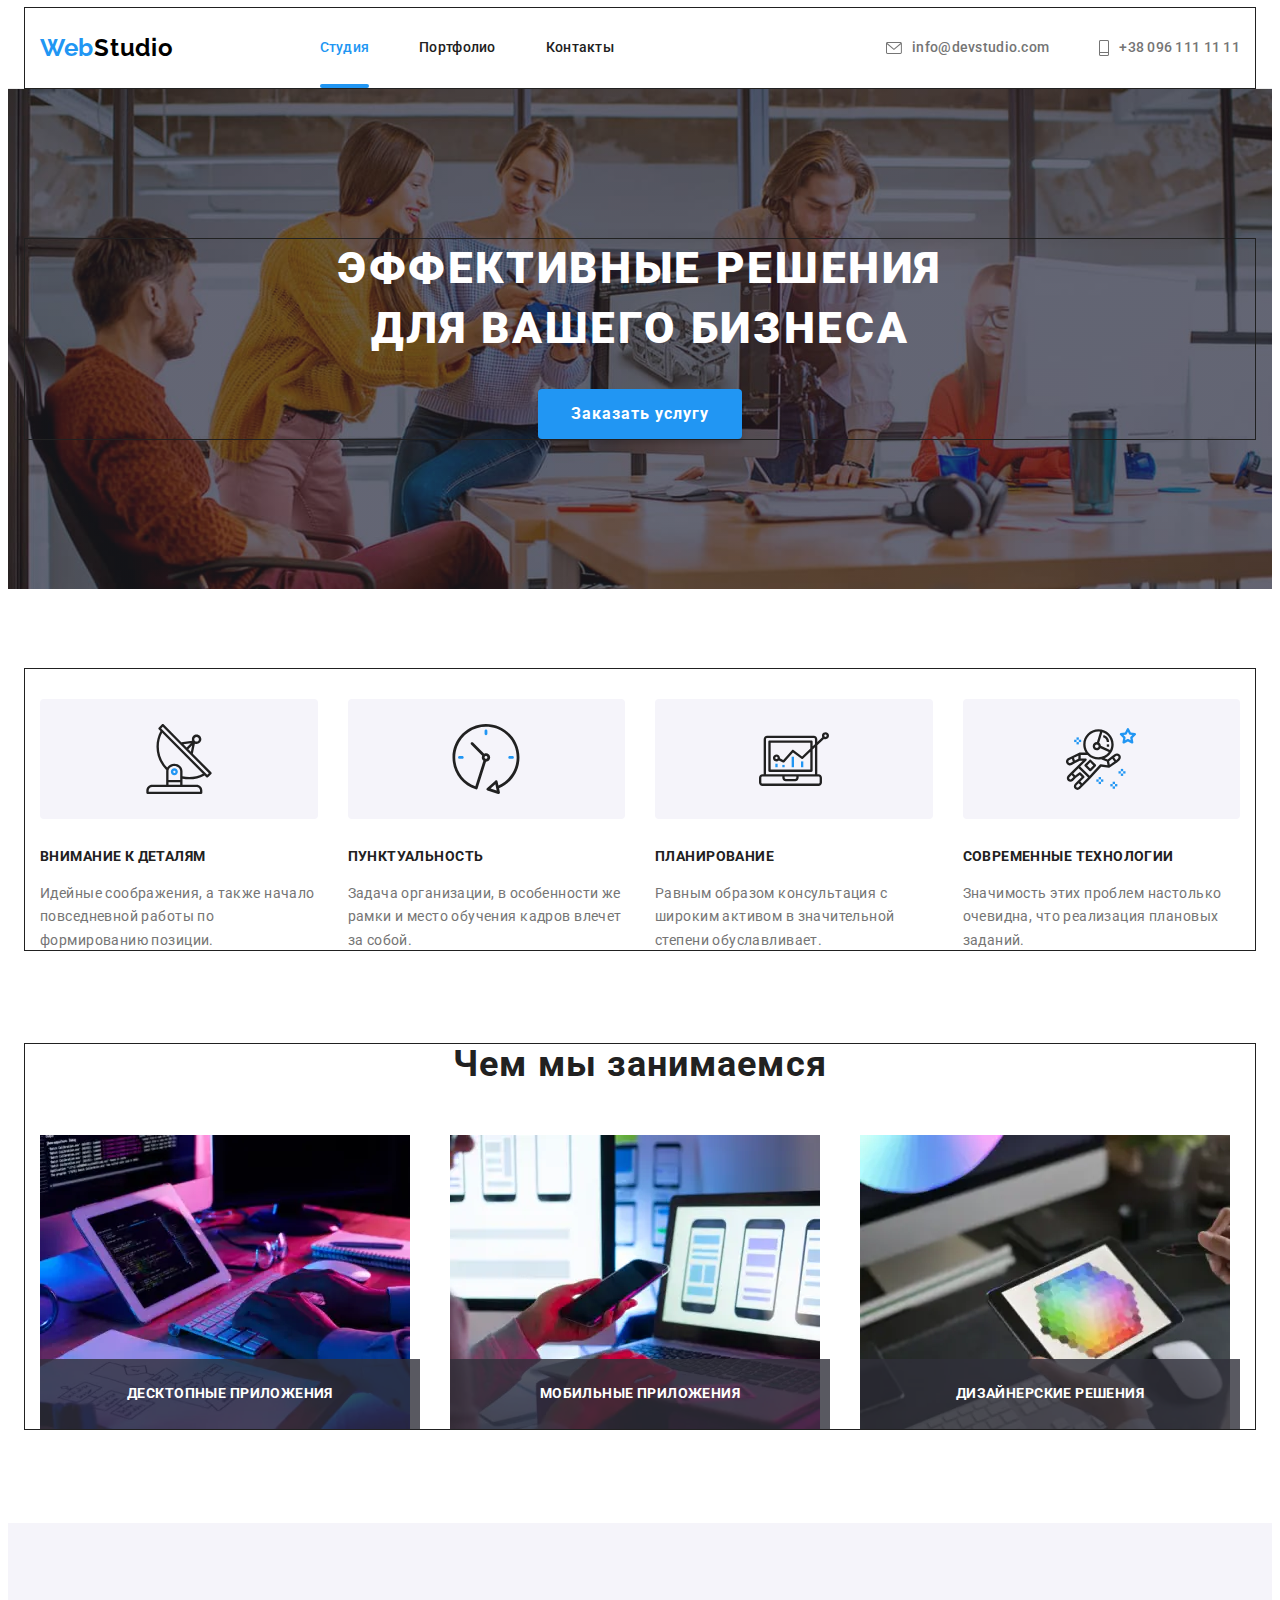
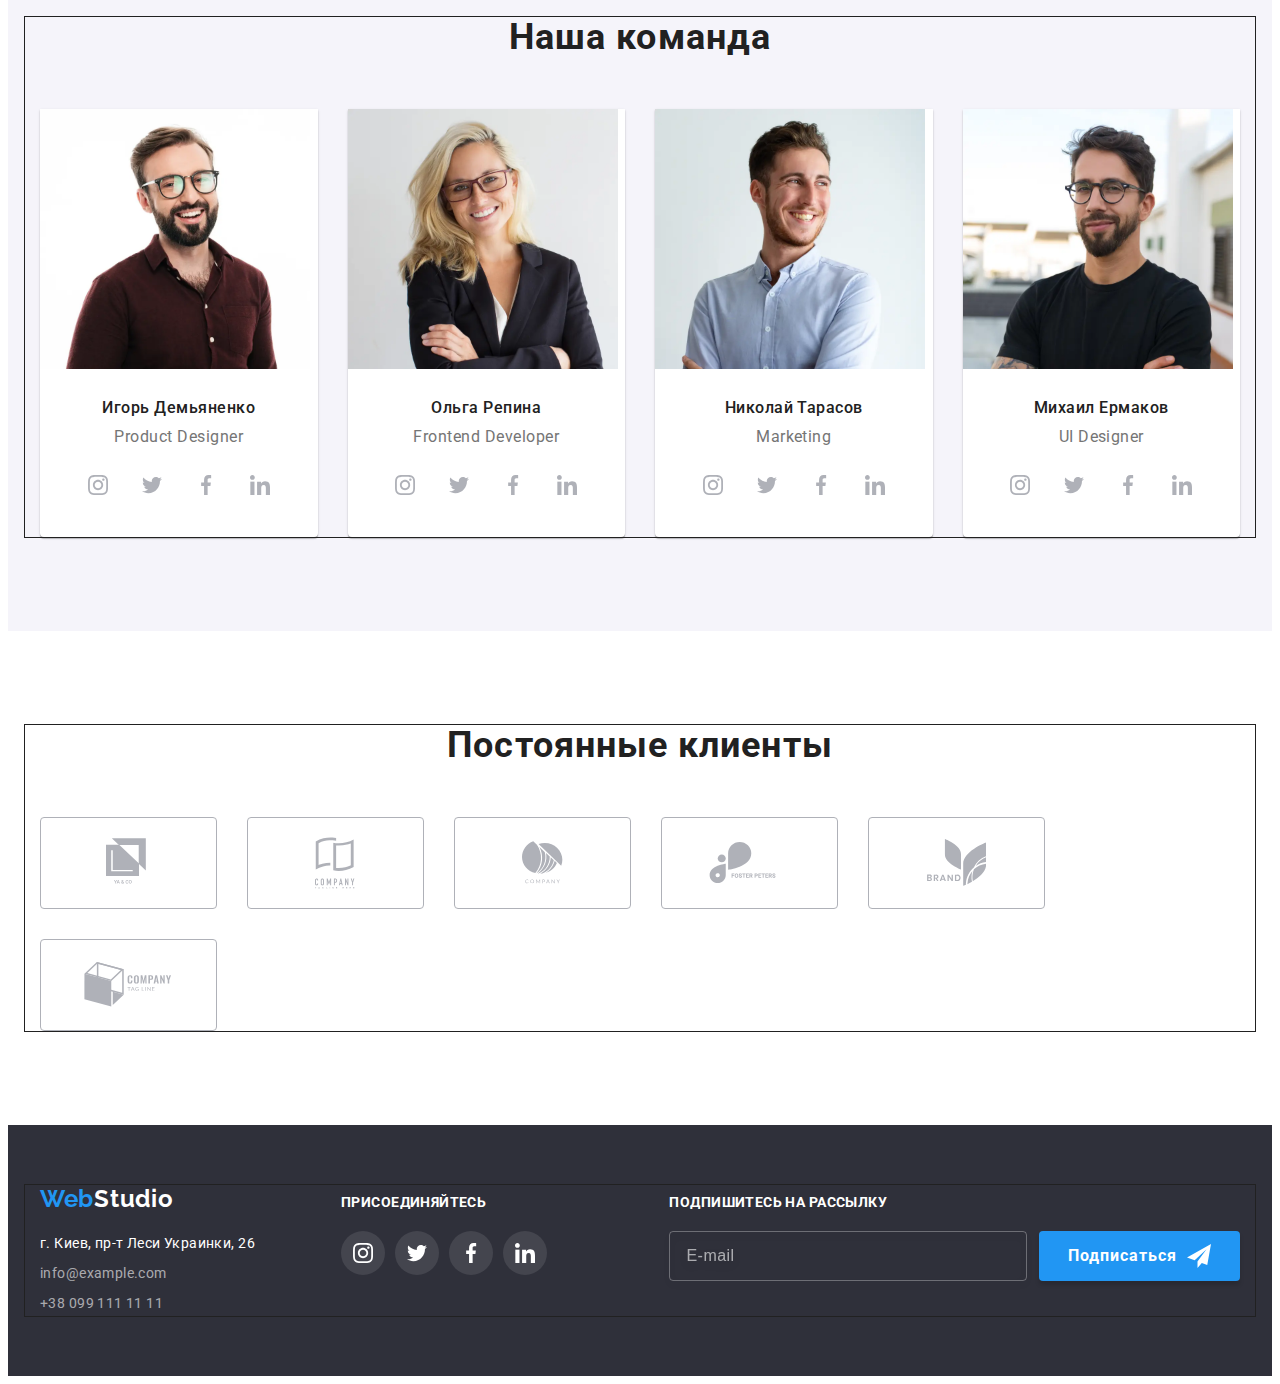
==== commit bc0ec888: "вносит правки в футер и нашу команду" ====
--- a/index.html
+++ b/index.html
@@ -538,10 +538,12 @@
                 <b class="footer-form__subscribe">Подпишитесь на рассылку</b>
                 <div class="form-subscribe-wraper">
                     <input type="email" name="user-email" class="form-subscribe-wraper__input" placeholder="E-mail">
-                    <button type="submit" class="form-subscribe-wraper__btn">Подписаться</button>
-                    <svg class="form-subscribe-wraper__icon" width="24px" height="24px">
-                        <use href="./images/sprite.svg#icon-send"></use>
-                    </svg>
+                    <button type="submit" class="form-subscribe-wraper__btn">Подписаться
+                        <svg class="form-subscribe-wraper__icon" width="24px" height="24px">
+                            <use href="./images/sprite.svg#icon-send"></use>
+                        </svg>
+                    </button>
+                    
                 </div>
             </form> 
         </div>
--- a/css/main.min.css
+++ b/css/main.min.css
@@ -1,2 +1,2 @@
-:root{--main-font: 'Roboto', sans-serif;--secondary-font: 'Raleway', sans-serif;--accent-color: #2196f3;--accent-operating: #2196f3;--backgroud-body-studio: #f5f4fa;--hero-section-background-color: #2f303a;--footer-background-color: #2f303a;--portfolio-cards-title-color: #212121;--portfolio-nav-text-color: #212121;--portfolio-cards-description-color: #757575;--footer-mail-tel-link-color: rgba(255, 255, 255, 0.6);--body-font-color: #212121;--navigation-logo-studio-color: #000000;--navigation-logo-studio-footer: #ffffff;--social-link-team-color: #afb1b8;--footer-join-link-color: rgba(255, 255, 255, 0.1);--overlay-background: rgba(33, 150, 243, 0.9);--types-of-product-bg: rgba(47, 48, 58, 0.8)}body{font-family:var(--main-font);color:var(--body-font-color)}h1,h2,h3,h4,h5,h6,p{margin:0}ul,ol{margin:0;padding:0}img{display:block}.link{text-decoration:none}.list{list-style:none}.address{font-style:normal}.visually-hidden{position:absolute !important;clip:rect(1px 1px 1px 1px);clip:rect(1px, 1px, 1px, 1px);padding:0 !important;border:0 !important;height:1px !important;width:1px !important;overflow:hidden}.container{margin:0 auto;padding-left:15px;padding-right:15px;outline:1px solid}.header .container{display:flex;align-items:center;justify-content:space-between}.footer .container{display:flex;flex-direction:column;align-items:center}@media screen and (max-width: 767px){.footer .container{height:483px;justify-content:space-between}}@media screen and (min-width: 480px){.container{width:480px}}@media screen and (min-width: 768px){.container{width:768px}.footer .container{align-items:baseline;flex-direction:row}}@media screen and (min-width: 768px) and (max-width: 1199px){.footer .container{height:343px;flex-wrap:wrap}}@media screen and (min-width: 1200px){.container{width:1200px}}.backgroud-body-studio{background-color:var(--navigation-logo-studio-footer)}.navigation-logo-link{font-family:var(--secondary-font);font-weight:700;font-size:24px;line-height:1.16;letter-spacing:0.03em;color:var(--accent-color)}.navigation__logo_studio-color{color:var(--navigation-logo-studio-color)}.navigation__logo_studio-footer-color{color:var(--navigation-logo-studio-footer)}.order-button{font-family:var(--main-font);font-weight:700;font-size:16px;line-height:1.87;cursor:pointer;color:var(--navigation-logo-studio-footer);background-color:var(--accent-color);text-align:center;letter-spacing:0.06em;display:flex;align-items:center;min-width:200px;margin:0 auto;border:none;box-shadow:0px 4px 4px rgba(0,0,0,0.15);border-radius:4px;padding:10px 33px}.products-and-team-titles{font-weight:700;font-size:36px;line-height:1.16;text-align:center;letter-spacing:0.03em;margin-bottom:50px}@media screen and (max-width: 1199px){.products-and-team-titles{font-size:28px;line-height:1.17;margin-bottom:30px}}.header{background-color:var(--navigation-logo-studio-footer);border-bottom:1px solid #ececec;padding-top:16px;padding-bottom:16px}@media screen and (max-width: 767px){.navigation__item:not(:first-child){display:none}.mail-tel-links{display:none}.burger-btn,.mobile-menu-close-btn{background-color:transparent;border:none;padding:0;transition:fill 250ms cubic-bezier(0.4, 0, 0.2, 1)}.burger-btn:hover,.burger-btn:focus,.mobile-menu-close-btn:hover,.mobile-menu-close-btn:focus{fill:var(--accent-color)}.mobile-menu-close-btn{position:absolute;top:10px;right:15px;width:40px;height:40px}.mobile-menu{position:fixed;top:0;left:50%;width:100vw;max-width:480px;height:100vh;padding:48px 40px;background-color:var(--navigation-logo-studio-footer);transform:translateY(-100%) translateX(-50%);transition:transform 250ms cubic-bezier(0.4, 0, 0.2, 1)}.is-open{transform:translateY(0) translateX(-50%)}.mobile-menu__link{font-family:Roboto;font-weight:500;font-size:40px;line-height:1.17;letter-spacing:0.02em;color:var(--portfolio-nav-text-color)}.operating-page{color:var(--accent-operating)}.mobile-menu__list{display:flex;flex-direction:column;justify-content:space-between;height:200px}.mobile-menu-wraper{display:flex;flex-direction:column;justify-content:space-between;height:100%}.mobile-menu__contact-list{display:flex;flex-direction:column;justify-content:space-between;height:98px}.contact-list-social-link-wraper{display:flex;flex-direction:column;justify-content:space-between;height:183px}.mobile-menu__contact-tel-link{font-family:Roboto;font-weight:500;font-size:34px;line-height:1.17;letter-spacing:0.02em;color:var(--accent-color)}.mobile-menu__contact-mail-link{font-family:Roboto;font-weight:500;font-size:24px;line-height:1.16;letter-spacing:0.02em;color:var(--portfolio-cards-description-color)}.menu-social-links{display:flex}.menu-social-link__link{font-family:Roboto;font-size:18px;line-height:1.22;letter-spacing:0.02em;color:var(--accent-color)}.menu-social-link__item:not(:last-child){margin-right:10px}.menu-social-link__item:not(:last-child)::after{content:'';height:22px;width:0px;margin-left:10px;border:1px solid rgba(33,33,33,0.2);transform:rotate(90deg)}}@media screen and (min-width: 768px){.burger-btn{display:none}.mobile-menu{display:none}.header{padding-top:0px;padding-bottom:0px}.navigation{display:flex;align-items:center}.navigation__list{display:flex;align-items:center}.navigation__item:not(:last-child){margin-right:50px}.navigation__item .navigation-logo-link{margin-right:38px}.mail-tel-links{display:flex;flex-direction:column;align-items:flex-start;margin-left:auto;height:38px;justify-content:space-between}.mail-tel-links>.link{padding-top:0px;padding-bottom:0px}.font-specs{font-family:var(--main-font);font-weight:500;font-size:12px;line-height:1.16;letter-spacing:0.02em;transition:color 250ms cubic-bezier(0.4, 0, 0.2, 1)}.navigation__link-color{color:var(--portfolio-cards-title-color);padding-top:32px;padding-bottom:32px;display:block}.navigation__link-color:hover,.navigation__link-color:focus{color:var(--accent-color)}.mail-tel-links__mail-color{color:var(--portfolio-cards-description-color);display:flex;align-items:center;margin-left:auto;fill:var(--portfolio-cards-description-color)}.mail-tel-links__mail-color svg{margin-right:10px}.mail-tel-links__mail-color:hover,.mail-tel-links__mail-color:focus{color:var(--accent-color);fill:var(--accent-color)}.mail-tel-links__tel-color{color:var(--portfolio-cards-description-color);display:flex;align-items:center;fill:var(--portfolio-cards-description-color)}.mail-tel-links__tel-color svg{margin-right:10px}.mail-tel-links__tel-color:hover,.mail-tel-links__tel-color:focus{color:var(--accent-color);fill:var(--accent-color)}.operating-page-wraper{position:relative}.operating-page{color:var(--accent-operating)}.operating-page-line{position:absolute;left:0;bottom:0;width:100%;height:4px;background-color:var(--accent-operating);border-radius:2px}}@media screen and (min-width: 1200px){.mail-tel-links{flex-direction:row;align-items:center;height:auto;justify-content:unset}.mail-tel-links>.link{padding-top:32px;padding-bottom:32px}.navigation__item .navigation-logo-link{margin-right:96px}.mail-tel-links__mail-color{margin-right:50px}.mail-tel-links__tel-color{margin-left:auto}.font-specs{font-size:14px;line-height:1.14}}.hero{background:var(--hero-section-background-color);background-image:linear-gradient(rgba(47,48,58,0.4), rgba(47,48,58,0.4)),url(../images/hero-mobile.jpg);background-repeat:no-repeat;background-size:cover;max-width:480px;margin:0 auto;padding-top:150px;padding-bottom:150px}.hero__title{font-weight:900;font-size:26px;line-height:1.61;text-align:center;letter-spacing:0.06em;text-transform:uppercase;color:var(--navigation-logo-studio-footer);margin-bottom:30px}@media screen and (min-width: 480px){.hero__br{width:360px;margin:0 auto}}@media screen and (min-width: 480px) and (min-device-pixel-ratio: 2), screen and (min-width: 480px) and (min-resolution: 192dpi), screen and (min-width: 480px) and (min-resolution: 2dppx){.hero{background-image:linear-gradient(rgba(47,48,58,0.4), rgba(47,48,58,0.4)),url(../images/hero-mobile@2x.jpg)}}@media screen and (min-width: 768px){.hero{background-size:cover;max-width:1200px;background-image:linear-gradient(rgba(47,48,58,0.4), rgba(47,48,58,0.4)),url(../images/hero-tablet.jpg)}}@media screen and (min-width: 768px) and (min-device-pixel-ratio: 2), screen and (min-width: 768px) and (min-resolution: 192dpi), screen and (min-width: 768px) and (min-resolution: 2dppx){.hero{background-image:linear-gradient(rgba(47,48,58,0.4), rgba(47,48,58,0.4)),url(../images/hero-tablet@2x.jpg)}}@media screen and (min-width: 1200px){.hero{background-size:cover;max-width:1600px;background-image:linear-gradient(rgba(47,48,58,0.4), rgba(47,48,58,0.4)),url(../images/hero.jpg)}}@media screen and (min-width: 1200px) and (min-device-pixel-ratio: 2), screen and (min-width: 1200px) and (min-resolution: 192dpi), screen and (min-width: 1200px) and (min-resolution: 2dppx){.hero{background-image:linear-gradient(rgba(47,48,58,0.4), rgba(47,48,58,0.4)),url(../images/hero@2x.jpg)}}@media screen and (min-width: 1200px){.hero__title{font-size:44px;line-height:1.36}.hero__br{width:696px}}.dignity-section{padding-top:60px;padding-bottom:60px}.dignity-section__list{display:flex;flex-wrap:wrap}.dignity-section__icon-size{height:120px;margin-bottom:30px;background:var(--backgroud-body-studio);border-radius:4px;display:flex;align-items:center;justify-content:center}.dignity-section__title{font-weight:700;font-size:14px;line-height:1.14;letter-spacing:0.03em;text-transform:uppercase;margin-bottom:10px;text-align:center}.dignity-section__description{font-size:14px;line-height:1.71;letter-spacing:0.03em;color:var(--portfolio-cards-description-color)}.dignity-section__item:not(:last-child){margin-bottom:30px}@media screen and (min-width: 768px){.dignity-section__item{flex-basis:calc(100% / 2 - 30px);margin-left:30px;margin-top:30px;height:251px}.dignity-section__list{margin-left:-30px;margin-top:-30px}.dignity-section__item:not(:last-child){margin-bottom:0px}.dignity-section__title{text-align:start}}@media screen and (min-width: 1200px){.dignity-section__item{flex-basis:calc(100% / 4 - 30px)}.dignity-section{padding-top:110px;padding-bottom:94px}.dignity-section__title{margin-bottom:17px}}.types-of-product-section{padding-bottom:94px}.types-of-product-section__list{display:flex;flex-wrap:wrap;margin-left:-30px;margin-top:-30px}.types-of-product-section__item{flex-basis:calc(100% / 3 - 30px);margin-left:30px;margin-top:30px}.types-of-product-section__wraper{position:relative}.types-of-product-section__title-flex{display:flex;justify-content:center;align-items:center;height:70px;width:100%;font-weight:700;font-size:14px;line-height:1.14;letter-spacing:0.03em;text-transform:uppercase;color:var(--navigation-logo-studio-footer);background-color:var(--types-of-product-bg);position:absolute;bottom:0;left:0}@media screen and (max-width: 1199px){.types-of-product-section{display:none}}.our-team-section{padding-top:60px;padding-bottom:60px;background-color:var(--backgroud-body-studio)}.our-team-section__list{display:flex;flex-wrap:wrap;justify-content:center}.our-team-section__item{background:var(--navigation-logo-studio-footer);box-shadow:0px 1px 3px rgba(0,0,0,0.12),0px 1px 1px rgba(0,0,0,0.14),0px 2px 1px rgba(0,0,0,0.2);border-radius:0px 0px 4px 4px}.our-team-section__item:not(:last-child){margin-bottom:30px}.our-team-section__wraper{padding-top:30px;padding-bottom:24px}.our-team-section__img{width:450px;height:460px}.our-team-section__names{font-weight:500;font-size:16px;line-height:1.18;text-align:center;letter-spacing:0.03em;margin-bottom:10px}.our-team-section__job{font-size:16px;line-height:1.18;text-align:center;letter-spacing:0.03em;color:var(--portfolio-cards-description-color)}@media screen and (min-width: 768px){.our-team-section__item{flex-basis:calc(100% / 2 - 30px);margin-left:30px;margin-top:30px}.our-team-section__item:not(:last-child){margin-bottom:0px}.our-team-section__list{justify-content:flex-start;margin-left:-30px;margin-top:-30px}.our-team-section__img{width:354px;height:374px}}@media screen and (min-width: 1200px){.our-team-section__item{flex-basis:calc(100% / 4 - 30px)}.our-team-section__img{width:270px;height:260px}.our-team-section__wraper{padding-bottom:30px}.our-team-section{padding-top:94px;padding-bottom:94px}}.social-list{display:flex;align-items:center;justify-content:center;margin-top:16px}.social-list-item:not(:last-child){margin-right:10px}.social-list-link{display:flex;justify-content:center;align-items:center;width:44px;height:44px;border-radius:50%;background-color:var(--navigation-logo-studio-footer);fill:var(--social-link-team-color);transition:background-color 250ms cubic-bezier(0.4, 0, 0.2, 1)}.social-list-link:hover,.social-list-link:focus{background-color:var(--accent-color);fill:var(--navigation-logo-studio-footer)}.social-list-ikon{transition:fill 250ms cubic-bezier(0.4, 0, 0.2, 1)}.clients-section{padding-top:60px;padding-bottom:60px}.clients-section__list{display:flex;flex-wrap:wrap;margin-left:-30px;margin-top:-30px}.clients-section__item{flex-basis:calc(100% / 2 - 30px);margin-left:30px;margin-top:30px;border:1px solid var(--social-link-team-color);border-radius:4px;transition:border-color 250ms cubic-bezier(0.4, 0, 0.2, 1)}.clients-section__item:hover,.clients-section__item:focus{border-color:var(--accent-color)}.clients-section__link{display:flex;justify-content:center;align-items:center;height:90px;fill:var(--social-link-team-color)}.clients-section__link:hover,.clients-section__link:focus{fill:var(--accent-color)}@media screen and (min-width: 768px){.clients-section__item{flex-basis:calc(100% / 3 - 30px)}}@media screen and (min-width: 1200px){.clients-section__item{flex-basis:calc(100% / 6 - 30px)}.clients-section{padding-top:94px;padding-bottom:94px}}.footer-adress-wraper{width:231px}.footer-adress-wraper__logo-margin{display:block;margin-bottom:20px;text-align:center}.footer-adress-wraper__item:not(:last-child){margin-bottom:8px}.footer-adress-wraper__google-maps{font-family:var(--main-font);font-size:14px;line-height:1.71;letter-spacing:0.03em;color:var(--navigation-logo-studio-footer)}.footer-adress-wraper__mail-tel-link{font-family:var(--main-font);font-size:14px;line-height:1.71;letter-spacing:0.03em;color:var(--footer-mail-tel-link-color);transition:color 250ms cubic-bezier(0.4, 0, 0.2, 1)}.footer-adress-wraper__mail-tel-link:hover,.footer-adress-wraper__mail-tel-link:focus{color:var(--accent-color)}.footer{background:var(--footer-background-color);padding-top:60px;padding-bottom:60px}.address__footer-list{text-align:center}@media screen and (min-width: 768px) and (max-width: 1199px){.footer-adress-wraper{margin-left:61px}}@media screen and (min-width: 1200px){.footer-adress-wraper__logo-margin{text-align:unset}.footer-adress-wraper__item:not(:last-child){margin-bottom:6px}.address__footer-list{text-align:unset}}.join-container__subscribe{font-family:var(--main-font);font-weight:700;font-size:14px;line-height:1.14;letter-spacing:0.03em;text-transform:uppercase;margin-bottom:20px;color:var(--navigation-logo-studio-footer);text-align:center}.join-container{margin:0 auto}.join-container>.social-list{margin:0px}.join-container__color{background-color:var(--footer-join-link-color);fill:var(--navigation-logo-studio-footer)}.join-container__color:hover,.join-container__color:focus{background-color:var(--accent-color);fill:var(--navigation-logo-studio-footer)}@media screen and (min-width: 768px){.join-container{margin-left:165px}}@media screen and (min-width: 1200px){.join-container__subscribe{text-align:unset}.join-container{margin-left:70px}}.footer-form__subscribe{font-size:14px;line-height:1.14;letter-spacing:0.03em;text-transform:uppercase;color:var(--navigation-logo-studio-footer)}.footer-form{margin:0 auto;text-align:center}.form-subscribe-wraper{display:flex;flex-direction:column;align-items:center;position:relative;margin-top:20px}.form-subscribe-wraper__input{width:450px;height:50px;font-size:16px;line-height:1.25;letter-spacing:0.03em;color:var(--footer-mail-tel-link-color);margin-right:12px;border:1px solid rgba(255,255,255,0.3);box-sizing:border-box;filter:drop-shadow(0px 4px 4px rgba(0,0,0,0.15));border-radius:4px;background-color:transparent;padding:15px 16px;transition:border-color 250ms cubic-bezier(0.4, 0, 0.2, 1)}.form-subscribe-wraper__input::placeholder{font-size:16px;line-height:1.25;letter-spacing:0.03em;color:var(--footer-mail-tel-link-color)}.form-subscribe-wraper__input:focus{outline:none;border-color:var(--accent-color)}.form-subscribe-wraper__btn{font-family:var(--main-font);font-weight:700;font-size:16px;line-height:1.87;cursor:pointer;color:var(--navigation-logo-studio-footer);background-color:var(--accent-color);letter-spacing:0.06em;display:flex;justify-content:flex-start;align-items:center;min-width:200px;align-self:center;border:none;box-shadow:0px 4px 4px rgba(0,0,0,0.15);border-radius:4px;padding:10px 29px;margin-top:20px}.form-subscribe-wraper__icon{position:absolute;right:150px;bottom:10px;fill:var(--navigation-logo-studio-footer)}@media screen and (min-width: 768px) and (max-width: 1199px){.footer-form{margin-top:auto}}@media screen and (min-width: 1200px){.footer-form{margin-left:93px;text-align:unset}.form-subscribe-wraper{flex-direction:unset}.form-subscribe-wraper__input{width:358px}.form-subscribe-wraper__icon{right:29px}.form-subscribe-wraper__btn{margin-top:unset}}.backdrop{position:fixed;top:0;left:0;width:100vw;height:100vh;background-color:rgba(0,0,0,0.2);transition:all 250ms cubic-bezier(0.4, 0, 0.2, 1)}.modal{position:absolute;top:50%;left:50%;transform:translate(-50%, -50%);width:450px;height:609px;background-color:var(--navigation-logo-studio-footer);box-shadow:0px 1px 3px rgba(0,0,0,0.12),0px 1px 1px rgba(0,0,0,0.14),0px 2px 1px rgba(0,0,0,0.2);border-radius:4px;padding:40px}.modal__close-btn{position:absolute;top:8px;right:8px;width:30px;height:30px;background:transparent;border:1px solid rgba(0,0,0,0.1);border-radius:50%;cursor:pointer}.modal__close-btn:hover{fill:var(--accent-color)}.modal__close-btn-position{position:absolute;top:50%;left:50%;transform:translate(-50%, -50%);transition:fill 250ms cubic-bezier(0.4, 0, 0.2, 1)}.is-hidden{opacity:0;visibility:hidden;pointer-events:none}@media screen and (min-width: 1200px){.modal{width:528px;height:580px}}.modal-form{display:flex;flex-direction:column}.modal-form__bidding{font-family:Roboto;font-style:normal;font-size:20px;line-height:1.15;text-align:center;letter-spacing:0.03em;margin-bottom:12px}.modal-form-field{margin-bottom:10px;font-family:var(--main-font);font-size:12px;line-height:1.17;letter-spacing:0.01em;color:var(--portfolio-cards-description-color)}.modal-form-input-wrapper{position:relative;display:block;margin-top:4px}.modal-form-input{width:100%;height:40px;border:1px solid rgba(33,33,33,0.2);border-radius:4px;padding-left:42px;transition:border-color 250ms cubic-bezier(0.4, 0, 0.2, 1)}.modal-form-input:focus{outline:none;border-color:var(--accent-color)}.modal-form-input-wrapper__icon{position:absolute;top:50%;left:12px;transform:translateY(-50%);display:block;fill:var(--body-font-color);transition:fill 250ms cubic-bezier(0.4, 0, 0.2, 1)}.modal-form-input:focus+.modal-form-input-wrapper__icon{fill:var(--accent-color)}.modal-form-field__message{width:100%;height:120px;border:1px solid rgba(33,33,33,0.2);border-radius:4px;padding:12px 16px;resize:none;transition:border-color 250ms cubic-bezier(0.4, 0, 0.2, 1);margin-top:4px}.modal-form-field__message::placeholder{font-size:14px;line-height:1.14;color:rgba(117,117,117,0.5)}.modal-form-field__message:focus{outline:none;border-color:var(--accent-color)}.modal-form-term__check-desc{font-size:12px;display:flex;align-items:center;font-family:Roboto;font-size:12px;line-height:1.16;letter-spacing:0.03em;color:var(--portfolio-cards-description-color);justify-content:center}.modal-form-term__check-desc::before{display:block;content:'';width:16px;height:15px;background-image:url(../images/Vector.svg);cursor:pointer;margin-right:7px;border-radius:2px}.modal-form-term:focus+.modal-form-term__check-desc::before{background-image:radial-gradient(circle at center, rgba(33,150,243,0.1), rgba(33,150,243,0.7))}.modal-form-term:checked+.modal-form-term__check-desc::before{background-color:var(--accent-color);border-radius:2px;background-image:url(../images/icon-check.svg);background-position:center}.contract{font-family:Roboto;font-size:12px;line-height:1.16;letter-spacing:0.03em;text-decoration-line:underline;color:var(--accent-operating)}.modal-form-btn{font-family:var(--main-font);font-weight:700;font-size:16px;line-height:1.87;cursor:pointer;color:var(--navigation-logo-studio-footer);background-color:var(--accent-color);letter-spacing:0.06em;display:flex;justify-content:center;align-items:center;min-width:200px;align-self:center;border:none;box-shadow:0px 4px 4px rgba(0,0,0,0.15);border-radius:4px;padding:10px 33px;margin-top:30px}@media screen and (min-width: 1200px){.contract{font-size:14px;line-height:1.71}.modal-form-term__check-desc{font-size:14px;line-height:1.71}}
+:root{--main-font: 'Roboto', sans-serif;--secondary-font: 'Raleway', sans-serif;--accent-color: #2196f3;--accent-operating: #2196f3;--backgroud-body-studio: #f5f4fa;--hero-section-background-color: #2f303a;--footer-background-color: #2f303a;--portfolio-cards-title-color: #212121;--portfolio-nav-text-color: #212121;--portfolio-cards-description-color: #757575;--footer-mail-tel-link-color: rgba(255, 255, 255, 0.6);--body-font-color: #212121;--navigation-logo-studio-color: #000000;--navigation-logo-studio-footer: #ffffff;--social-link-team-color: #afb1b8;--footer-join-link-color: rgba(255, 255, 255, 0.1);--overlay-background: rgba(33, 150, 243, 0.9);--types-of-product-bg: rgba(47, 48, 58, 0.8)}body{font-family:var(--main-font);color:var(--body-font-color)}h1,h2,h3,h4,h5,h6,p{margin:0}ul,ol{margin:0;padding:0}img{display:block}.link{text-decoration:none}.list{list-style:none}.address{font-style:normal}.visually-hidden{position:absolute !important;clip:rect(1px 1px 1px 1px);clip:rect(1px, 1px, 1px, 1px);padding:0 !important;border:0 !important;height:1px !important;width:1px !important;overflow:hidden}.container{margin:0 auto;padding-left:15px;padding-right:15px;outline:1px solid}.header .container{display:flex;align-items:center;justify-content:space-between}.footer .container{display:flex;flex-direction:column;align-items:center}@media screen and (max-width: 767px){.footer .container{height:483px;justify-content:space-between}}@media screen and (min-width: 480px){.container{width:480px}}@media screen and (min-width: 768px){.container{width:768px}.footer .container{align-items:baseline;flex-direction:row}}@media screen and (min-width: 768px) and (max-width: 1199px){.footer .container{height:343px;flex-wrap:wrap}}@media screen and (min-width: 1200px){.container{width:1200px}}.backgroud-body-studio{background-color:var(--navigation-logo-studio-footer)}.navigation-logo-link{font-family:var(--secondary-font);font-weight:700;font-size:24px;line-height:1.16;letter-spacing:0.03em;color:var(--accent-color)}.navigation__logo_studio-color{color:var(--navigation-logo-studio-color)}.navigation__logo_studio-footer-color{color:var(--navigation-logo-studio-footer)}.order-button{font-family:var(--main-font);font-weight:700;font-size:16px;line-height:1.87;cursor:pointer;color:var(--navigation-logo-studio-footer);background-color:var(--accent-color);text-align:center;letter-spacing:0.06em;display:flex;align-items:center;min-width:200px;margin:0 auto;border:none;box-shadow:0px 4px 4px rgba(0,0,0,0.15);border-radius:4px;padding:10px 33px}.products-and-team-titles{font-weight:700;font-size:36px;line-height:1.16;text-align:center;letter-spacing:0.03em;margin-bottom:50px}@media screen and (max-width: 1199px){.products-and-team-titles{font-size:28px;line-height:1.17;margin-bottom:30px}}.header{background-color:var(--navigation-logo-studio-footer);border-bottom:1px solid #ececec;padding-top:16px;padding-bottom:16px}@media screen and (max-width: 767px){.navigation__item:not(:first-child){display:none}.mail-tel-links{display:none}.burger-btn,.mobile-menu-close-btn{background-color:transparent;border:none;padding:0;transition:fill 250ms cubic-bezier(0.4, 0, 0.2, 1)}.burger-btn:hover,.burger-btn:focus,.mobile-menu-close-btn:hover,.mobile-menu-close-btn:focus{fill:var(--accent-color)}.mobile-menu-close-btn{position:absolute;top:10px;right:15px;width:40px;height:40px}.mobile-menu{position:fixed;top:0;left:50%;width:100vw;max-width:480px;height:100vh;padding:48px 40px;background-color:var(--navigation-logo-studio-footer);transform:translateY(-100%) translateX(-50%);transition:transform 250ms cubic-bezier(0.4, 0, 0.2, 1)}.is-open{transform:translateY(0) translateX(-50%)}.mobile-menu__link{font-family:Roboto;font-weight:500;font-size:40px;line-height:1.17;letter-spacing:0.02em;color:var(--portfolio-nav-text-color)}.operating-page{color:var(--accent-operating)}.mobile-menu__list{display:flex;flex-direction:column;justify-content:space-between;height:200px}.mobile-menu-wraper{display:flex;flex-direction:column;justify-content:space-between;height:100%}.mobile-menu__contact-list{display:flex;flex-direction:column;justify-content:space-between;height:98px}.contact-list-social-link-wraper{display:flex;flex-direction:column;justify-content:space-between;height:183px}.mobile-menu__contact-tel-link{font-family:Roboto;font-weight:500;font-size:34px;line-height:1.17;letter-spacing:0.02em;color:var(--accent-color)}.mobile-menu__contact-mail-link{font-family:Roboto;font-weight:500;font-size:24px;line-height:1.16;letter-spacing:0.02em;color:var(--portfolio-cards-description-color)}.menu-social-links{display:flex}.menu-social-link__link{font-family:Roboto;font-size:18px;line-height:1.22;letter-spacing:0.02em;color:var(--accent-color)}.menu-social-link__item:not(:last-child){margin-right:10px}.menu-social-link__item:not(:last-child)::after{content:'';height:22px;width:0px;margin-left:10px;border:1px solid rgba(33,33,33,0.2);transform:rotate(90deg)}}@media screen and (min-width: 768px){.burger-btn{display:none}.mobile-menu{display:none}.header{padding-top:0px;padding-bottom:0px}.navigation{display:flex;align-items:center}.navigation__list{display:flex;align-items:center}.navigation__item:not(:last-child){margin-right:50px}.navigation__item .navigation-logo-link{margin-right:38px}.mail-tel-links{display:flex;flex-direction:column;align-items:flex-start;margin-left:auto;height:38px;justify-content:space-between}.mail-tel-links>.link{padding-top:0px;padding-bottom:0px}.font-specs{font-family:var(--main-font);font-weight:500;font-size:12px;line-height:1.16;letter-spacing:0.02em;transition:color 250ms cubic-bezier(0.4, 0, 0.2, 1)}.navigation__link-color{color:var(--portfolio-cards-title-color);padding-top:32px;padding-bottom:32px;display:block}.navigation__link-color:hover,.navigation__link-color:focus{color:var(--accent-color)}.mail-tel-links__mail-color{color:var(--portfolio-cards-description-color);display:flex;align-items:center;margin-left:auto;fill:var(--portfolio-cards-description-color)}.mail-tel-links__mail-color svg{margin-right:10px}.mail-tel-links__mail-color:hover,.mail-tel-links__mail-color:focus{color:var(--accent-color);fill:var(--accent-color)}.mail-tel-links__tel-color{color:var(--portfolio-cards-description-color);display:flex;align-items:center;fill:var(--portfolio-cards-description-color)}.mail-tel-links__tel-color svg{margin-right:10px}.mail-tel-links__tel-color:hover,.mail-tel-links__tel-color:focus{color:var(--accent-color);fill:var(--accent-color)}.operating-page-wraper{position:relative}.operating-page{color:var(--accent-operating)}.operating-page-line{position:absolute;left:0;bottom:0;width:100%;height:4px;background-color:var(--accent-operating);border-radius:2px}}@media screen and (min-width: 1200px){.mail-tel-links{flex-direction:row;align-items:center;height:auto;justify-content:unset}.mail-tel-links>.link{padding-top:32px;padding-bottom:32px}.navigation__item .navigation-logo-link{margin-right:96px}.mail-tel-links__mail-color{margin-right:50px}.mail-tel-links__tel-color{margin-left:auto}.font-specs{font-size:14px;line-height:1.14}}.hero{background:var(--hero-section-background-color);background-image:linear-gradient(rgba(47,48,58,0.4), rgba(47,48,58,0.4)),url(../images/hero-mobile.jpg);background-repeat:no-repeat;background-size:cover;max-width:480px;margin:0 auto;padding-top:150px;padding-bottom:150px}.hero__title{font-weight:900;font-size:26px;line-height:1.61;text-align:center;letter-spacing:0.06em;text-transform:uppercase;color:var(--navigation-logo-studio-footer);margin-bottom:30px}@media screen and (min-width: 480px){.hero__br{width:360px;margin:0 auto}}@media screen and (min-width: 480px) and (min-device-pixel-ratio: 2), screen and (min-width: 480px) and (min-resolution: 192dpi), screen and (min-width: 480px) and (min-resolution: 2dppx){.hero{background-image:linear-gradient(rgba(47,48,58,0.4), rgba(47,48,58,0.4)),url(../images/hero-mobile@2x.jpg)}}@media screen and (min-width: 768px){.hero{background-size:cover;max-width:1200px;background-image:linear-gradient(rgba(47,48,58,0.4), rgba(47,48,58,0.4)),url(../images/hero-tablet.jpg)}}@media screen and (min-width: 768px) and (min-device-pixel-ratio: 2), screen and (min-width: 768px) and (min-resolution: 192dpi), screen and (min-width: 768px) and (min-resolution: 2dppx){.hero{background-image:linear-gradient(rgba(47,48,58,0.4), rgba(47,48,58,0.4)),url(../images/hero-tablet@2x.jpg)}}@media screen and (min-width: 1200px){.hero{background-size:cover;max-width:1600px;background-image:linear-gradient(rgba(47,48,58,0.4), rgba(47,48,58,0.4)),url(../images/hero.jpg)}}@media screen and (min-width: 1200px) and (min-device-pixel-ratio: 2), screen and (min-width: 1200px) and (min-resolution: 192dpi), screen and (min-width: 1200px) and (min-resolution: 2dppx){.hero{background-image:linear-gradient(rgba(47,48,58,0.4), rgba(47,48,58,0.4)),url(../images/hero@2x.jpg)}}@media screen and (min-width: 1200px){.hero__title{font-size:44px;line-height:1.36}.hero__br{width:696px}}.dignity-section{padding-top:60px;padding-bottom:60px}.dignity-section__list{display:flex;flex-wrap:wrap}.dignity-section__icon-size{height:120px;margin-bottom:30px;background:var(--backgroud-body-studio);border-radius:4px;display:flex;align-items:center;justify-content:center}.dignity-section__title{font-weight:700;font-size:14px;line-height:1.14;letter-spacing:0.03em;text-transform:uppercase;margin-bottom:10px;text-align:center}.dignity-section__description{font-size:14px;line-height:1.71;letter-spacing:0.03em;color:var(--portfolio-cards-description-color)}.dignity-section__item:not(:last-child){margin-bottom:30px}@media screen and (min-width: 768px){.dignity-section__item{flex-basis:calc(100% / 2 - 30px);margin-left:30px;margin-top:30px;height:251px}.dignity-section__list{margin-left:-30px;margin-top:-30px}.dignity-section__item:not(:last-child){margin-bottom:0px}.dignity-section__title{text-align:start}}@media screen and (min-width: 1200px){.dignity-section__item{flex-basis:calc(100% / 4 - 30px)}.dignity-section{padding-top:110px;padding-bottom:94px}.dignity-section__title{margin-bottom:17px}}.types-of-product-section{padding-bottom:94px}.types-of-product-section__list{display:flex;flex-wrap:wrap;margin-left:-30px;margin-top:-30px}.types-of-product-section__item{flex-basis:calc(100% / 3 - 30px);margin-left:30px;margin-top:30px}.types-of-product-section__wraper{position:relative}.types-of-product-section__title-flex{display:flex;justify-content:center;align-items:center;height:70px;width:100%;font-weight:700;font-size:14px;line-height:1.14;letter-spacing:0.03em;text-transform:uppercase;color:var(--navigation-logo-studio-footer);background-color:var(--types-of-product-bg);position:absolute;bottom:0;left:0}@media screen and (max-width: 1199px){.types-of-product-section{display:none}}.our-team-section{padding-top:60px;padding-bottom:60px;background-color:var(--backgroud-body-studio)}.our-team-section__list{display:flex;flex-wrap:wrap;justify-content:center}.our-team-section__item{background:var(--navigation-logo-studio-footer);box-shadow:0px 1px 3px rgba(0,0,0,0.12),0px 1px 1px rgba(0,0,0,0.14),0px 2px 1px rgba(0,0,0,0.2);border-radius:0px 0px 4px 4px}.our-team-section__item:not(:last-child){margin-bottom:30px}.our-team-section__wraper{padding-top:30px;padding-bottom:24px}.our-team-section__img{width:100%;max-height:460px}.our-team-section__names{font-weight:500;font-size:16px;line-height:1.18;text-align:center;letter-spacing:0.03em;margin-bottom:10px}.our-team-section__job{font-size:16px;line-height:1.18;text-align:center;letter-spacing:0.03em;color:var(--portfolio-cards-description-color)}@media screen and (min-width: 768px){.our-team-section__item{flex-basis:calc(100% / 2 - 30px);margin-left:30px;margin-top:30px}.our-team-section__item:not(:last-child){margin-bottom:0px}.our-team-section__list{justify-content:flex-start;margin-left:-30px;margin-top:-30px}.our-team-section__img{width:354px;height:374px}}@media screen and (min-width: 1200px){.our-team-section__item{flex-basis:calc(100% / 4 - 30px)}.our-team-section__img{width:270px;height:260px}.our-team-section__wraper{padding-bottom:30px}.our-team-section{padding-top:94px;padding-bottom:94px}}.social-list{display:flex;align-items:center;justify-content:center;margin-top:16px}.social-list-item:not(:last-child){margin-right:10px}.social-list-link{display:flex;justify-content:center;align-items:center;width:44px;height:44px;border-radius:50%;background-color:var(--navigation-logo-studio-footer);fill:var(--social-link-team-color);transition:background-color 250ms cubic-bezier(0.4, 0, 0.2, 1)}.social-list-link:hover,.social-list-link:focus{background-color:var(--accent-color);fill:var(--navigation-logo-studio-footer)}.social-list-ikon{transition:fill 250ms cubic-bezier(0.4, 0, 0.2, 1)}.clients-section{padding-top:60px;padding-bottom:60px}.clients-section__list{display:flex;flex-wrap:wrap;margin-left:-30px;margin-top:-30px}.clients-section__item{flex-basis:calc(100% / 2 - 30px);margin-left:30px;margin-top:30px;border:1px solid var(--social-link-team-color);border-radius:4px;transition:border-color 250ms cubic-bezier(0.4, 0, 0.2, 1)}.clients-section__item:hover,.clients-section__item:focus{border-color:var(--accent-color)}.clients-section__link{display:flex;justify-content:center;align-items:center;height:90px;fill:var(--social-link-team-color)}.clients-section__link:hover,.clients-section__link:focus{fill:var(--accent-color)}@media screen and (min-width: 768px){.clients-section__item{flex-basis:calc(100% / 3 - 30px)}}@media screen and (min-width: 1200px){.clients-section__item{flex-basis:calc(100% / 6 - 30px)}.clients-section{padding-top:94px;padding-bottom:94px}}.footer-adress-wraper{width:231px}.footer-adress-wraper__logo-margin{display:block;margin-bottom:20px;text-align:center}.footer-adress-wraper__item:not(:last-child){margin-bottom:8px}.footer-adress-wraper__google-maps{font-family:var(--main-font);font-size:14px;line-height:1.71;letter-spacing:0.03em;color:var(--navigation-logo-studio-footer)}.footer-adress-wraper__mail-tel-link{font-family:var(--main-font);font-size:14px;line-height:1.71;letter-spacing:0.03em;color:var(--footer-mail-tel-link-color);transition:color 250ms cubic-bezier(0.4, 0, 0.2, 1)}.footer-adress-wraper__mail-tel-link:hover,.footer-adress-wraper__mail-tel-link:focus{color:var(--accent-color)}.footer{background:var(--footer-background-color);padding-top:60px;padding-bottom:60px}.address__footer-list{text-align:center}@media screen and (min-width: 768px) and (max-width: 1199px){.footer-adress-wraper{margin-left:61px}}@media screen and (min-width: 1200px){.footer-adress-wraper__logo-margin{text-align:unset}.footer-adress-wraper__item:not(:last-child){margin-bottom:6px}.address__footer-list{text-align:unset}}.join-container__subscribe{font-family:var(--main-font);font-weight:700;font-size:14px;line-height:1.14;letter-spacing:0.03em;text-transform:uppercase;margin-bottom:20px;color:var(--navigation-logo-studio-footer);text-align:center}.join-container{margin:0 auto}.join-container>.social-list{margin:0px}.join-container__color{background-color:var(--footer-join-link-color);fill:var(--navigation-logo-studio-footer)}.join-container__color:hover,.join-container__color:focus{background-color:var(--accent-color);fill:var(--navigation-logo-studio-footer)}@media screen and (min-width: 768px){.join-container{margin-left:165px}}@media screen and (min-width: 1200px){.join-container__subscribe{text-align:unset}.join-container{margin-left:70px}}.footer-form__subscribe{font-size:14px;line-height:1.14;letter-spacing:0.03em;text-transform:uppercase;color:var(--navigation-logo-studio-footer)}.footer-form{width:100%;text-align:center}.form-subscribe-wraper{display:flex;flex-direction:column;align-items:center;margin-top:20px;width:100%}.form-subscribe-wraper__input{width:100%;height:50px;font-size:16px;line-height:1.25;letter-spacing:0.03em;color:var(--footer-mail-tel-link-color);border:1px solid rgba(255,255,255,0.3);box-sizing:border-box;filter:drop-shadow(0px 4px 4px rgba(0,0,0,0.15));border-radius:4px;background-color:transparent;padding:15px 16px;transition:border-color 250ms cubic-bezier(0.4, 0, 0.2, 1)}.form-subscribe-wraper__input::placeholder{font-size:16px;line-height:1.25;letter-spacing:0.03em;color:var(--footer-mail-tel-link-color)}.form-subscribe-wraper__input:focus{outline:none;border-color:var(--accent-color)}.form-subscribe-wraper__btn{font-family:var(--main-font);font-weight:700;font-size:16px;line-height:1.87;cursor:pointer;color:var(--navigation-logo-studio-footer);background-color:var(--accent-color);letter-spacing:0.06em;display:flex;justify-content:flex-start;align-items:center;min-width:200px;align-self:center;border:none;box-shadow:0px 4px 4px rgba(0,0,0,0.15);border-radius:4px;padding:10px 29px;margin-top:20px}.form-subscribe-wraper__icon{margin-left:10px;fill:var(--navigation-logo-studio-footer)}@media screen and (min-width: 768px) and (max-width: 1199px){.footer-form{margin-top:auto}.form-subscribe-wraper__input{width:450px}}@media screen and (min-width: 1200px){.footer-form{width:unset;text-align:unset}.form-subscribe-wraper{flex-direction:unset;justify-content:flex-end}.form-subscribe-wraper__input{width:358px;margin-right:12px}.form-subscribe-wraper__icon{right:29px}.form-subscribe-wraper__btn{margin-top:unset}}.backdrop{position:fixed;top:0;left:0;width:100vw;height:100vh;background-color:rgba(0,0,0,0.2);transition:all 250ms cubic-bezier(0.4, 0, 0.2, 1)}.modal{position:absolute;top:50%;left:50%;transform:translate(-50%, -50%);width:94%;height:609px;background-color:var(--navigation-logo-studio-footer);box-shadow:0px 1px 3px rgba(0,0,0,0.12),0px 1px 1px rgba(0,0,0,0.14),0px 2px 1px rgba(0,0,0,0.2);border-radius:4px;padding:40px}.modal__close-btn{position:absolute;top:8px;right:8px;width:30px;height:30px;background:transparent;border:1px solid rgba(0,0,0,0.1);border-radius:50%;cursor:pointer}.modal__close-btn:hover{fill:var(--accent-color)}.modal__close-btn-position{position:absolute;top:50%;left:50%;transform:translate(-50%, -50%);transition:fill 250ms cubic-bezier(0.4, 0, 0.2, 1)}.is-hidden{opacity:0;visibility:hidden;pointer-events:none}@media screen and (min-width: 480px){.modal{width:450px}}@media screen and (min-width: 1200px){.modal{width:528px;height:580px}}.modal-form{display:flex;flex-direction:column}.modal-form__bidding{font-family:Roboto;font-style:normal;font-size:20px;line-height:1.15;text-align:center;letter-spacing:0.03em;margin-bottom:12px}.modal-form-field{margin-bottom:10px;font-family:var(--main-font);font-size:12px;line-height:1.17;letter-spacing:0.01em;color:var(--portfolio-cards-description-color)}.modal-form-input-wrapper{position:relative;display:block;margin-top:4px}.modal-form-input{width:100%;height:40px;border:1px solid rgba(33,33,33,0.2);border-radius:4px;padding-left:42px;transition:border-color 250ms cubic-bezier(0.4, 0, 0.2, 1)}.modal-form-input:focus{outline:none;border-color:var(--accent-color)}.modal-form-input-wrapper__icon{position:absolute;top:50%;left:12px;transform:translateY(-50%);display:block;fill:var(--body-font-color);transition:fill 250ms cubic-bezier(0.4, 0, 0.2, 1)}.modal-form-input:focus+.modal-form-input-wrapper__icon{fill:var(--accent-color)}.modal-form-field__message{width:100%;height:120px;border:1px solid rgba(33,33,33,0.2);border-radius:4px;padding:12px 16px;resize:none;transition:border-color 250ms cubic-bezier(0.4, 0, 0.2, 1);margin-top:4px}.modal-form-field__message::placeholder{font-size:14px;line-height:1.14;color:rgba(117,117,117,0.5)}.modal-form-field__message:focus{outline:none;border-color:var(--accent-color)}.modal-form-term__check-desc{font-size:12px;display:flex;align-items:center;font-family:Roboto;font-size:12px;line-height:1.16;letter-spacing:0.03em;color:var(--portfolio-cards-description-color);justify-content:center}.modal-form-term__check-desc::before{display:block;content:'';width:16px;height:15px;background-image:url(../images/Vector.svg);cursor:pointer;margin-right:7px;border-radius:2px}.modal-form-term:focus+.modal-form-term__check-desc::before{background-image:radial-gradient(circle at center, rgba(33,150,243,0.1), rgba(33,150,243,0.7))}.modal-form-term:checked+.modal-form-term__check-desc::before{background-color:var(--accent-color);border-radius:2px;background-image:url(../images/icon-check.svg);background-position:center}.contract{font-family:Roboto;font-size:12px;line-height:1.16;letter-spacing:0.03em;text-decoration-line:underline;color:var(--accent-operating)}.modal-form-btn{font-family:var(--main-font);font-weight:700;font-size:16px;line-height:1.87;cursor:pointer;color:var(--navigation-logo-studio-footer);background-color:var(--accent-color);letter-spacing:0.06em;display:flex;justify-content:center;align-items:center;min-width:200px;align-self:center;border:none;box-shadow:0px 4px 4px rgba(0,0,0,0.15);border-radius:4px;padding:10px 33px;margin-top:30px}@media screen and (min-width: 1200px){.contract{font-size:14px;line-height:1.71}.modal-form-term__check-desc{font-size:14px;line-height:1.71}}
 /*# sourceMappingURL=main.min.css.map */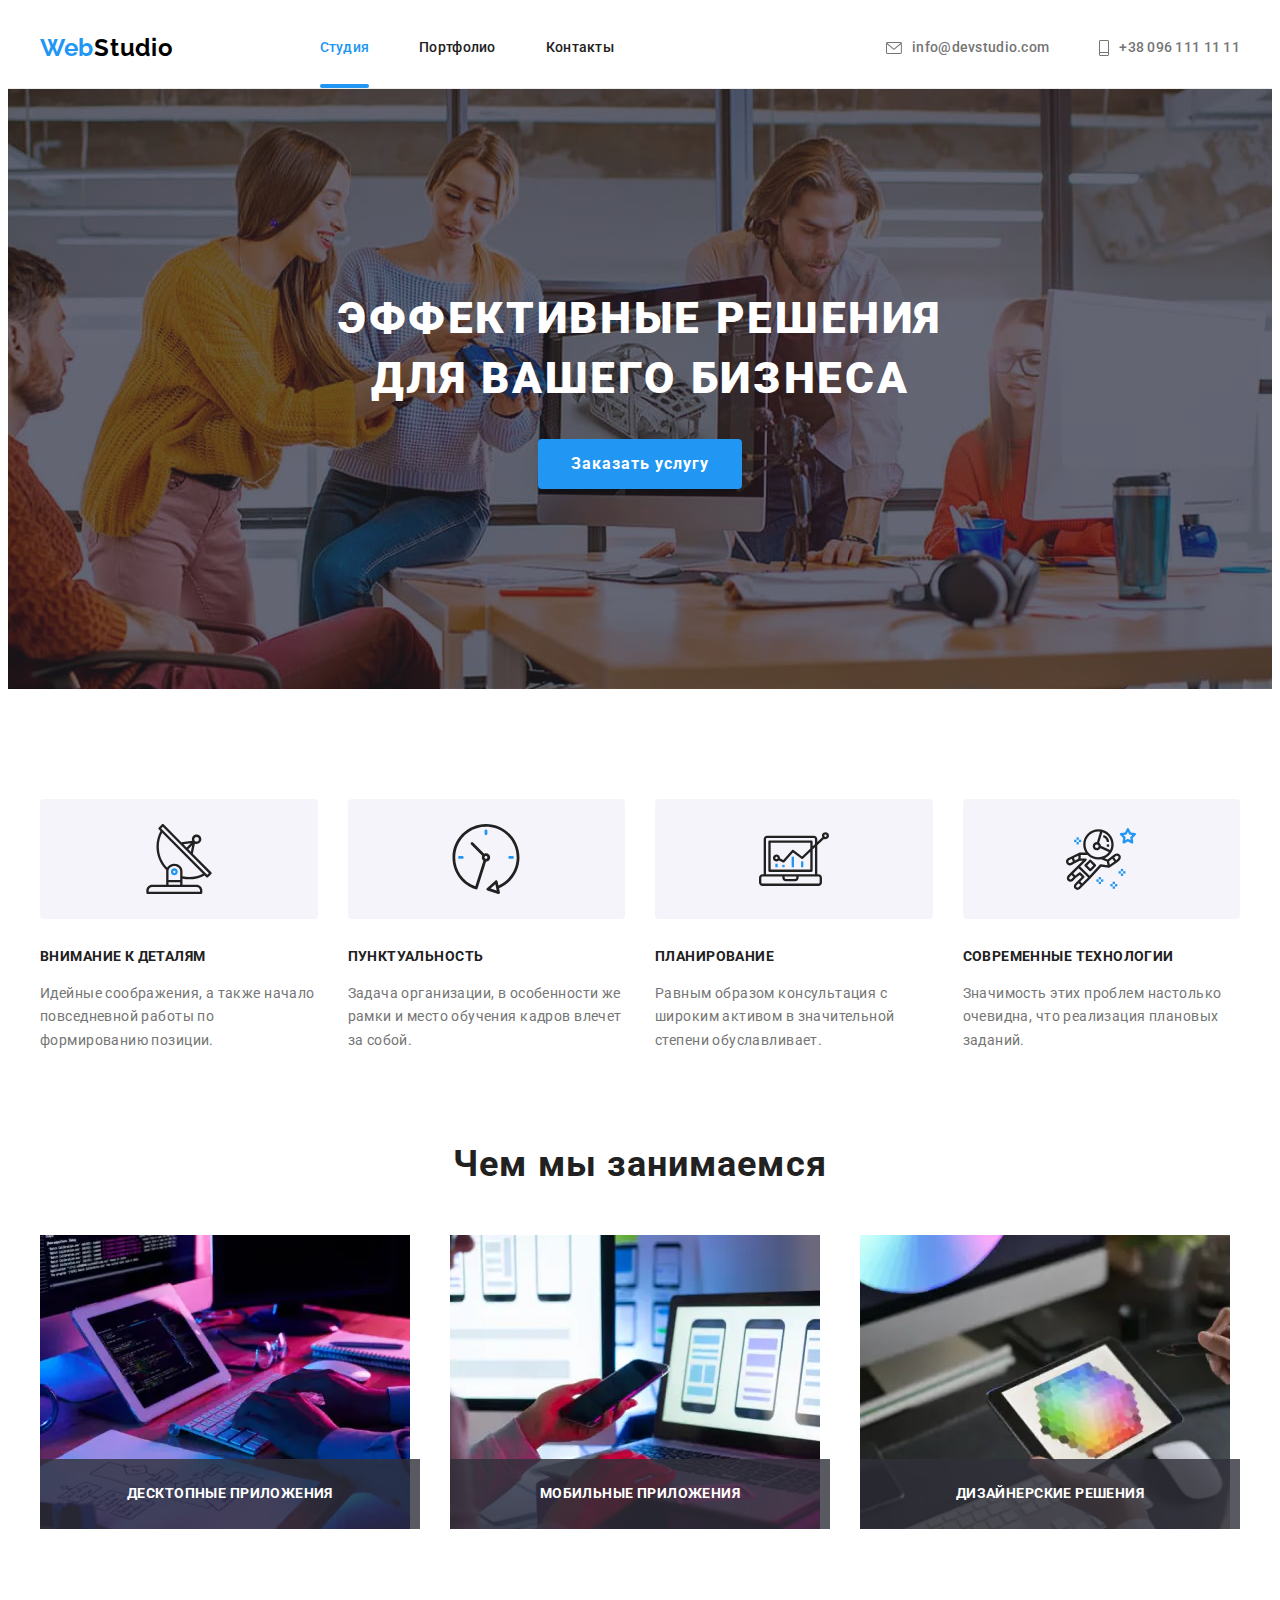
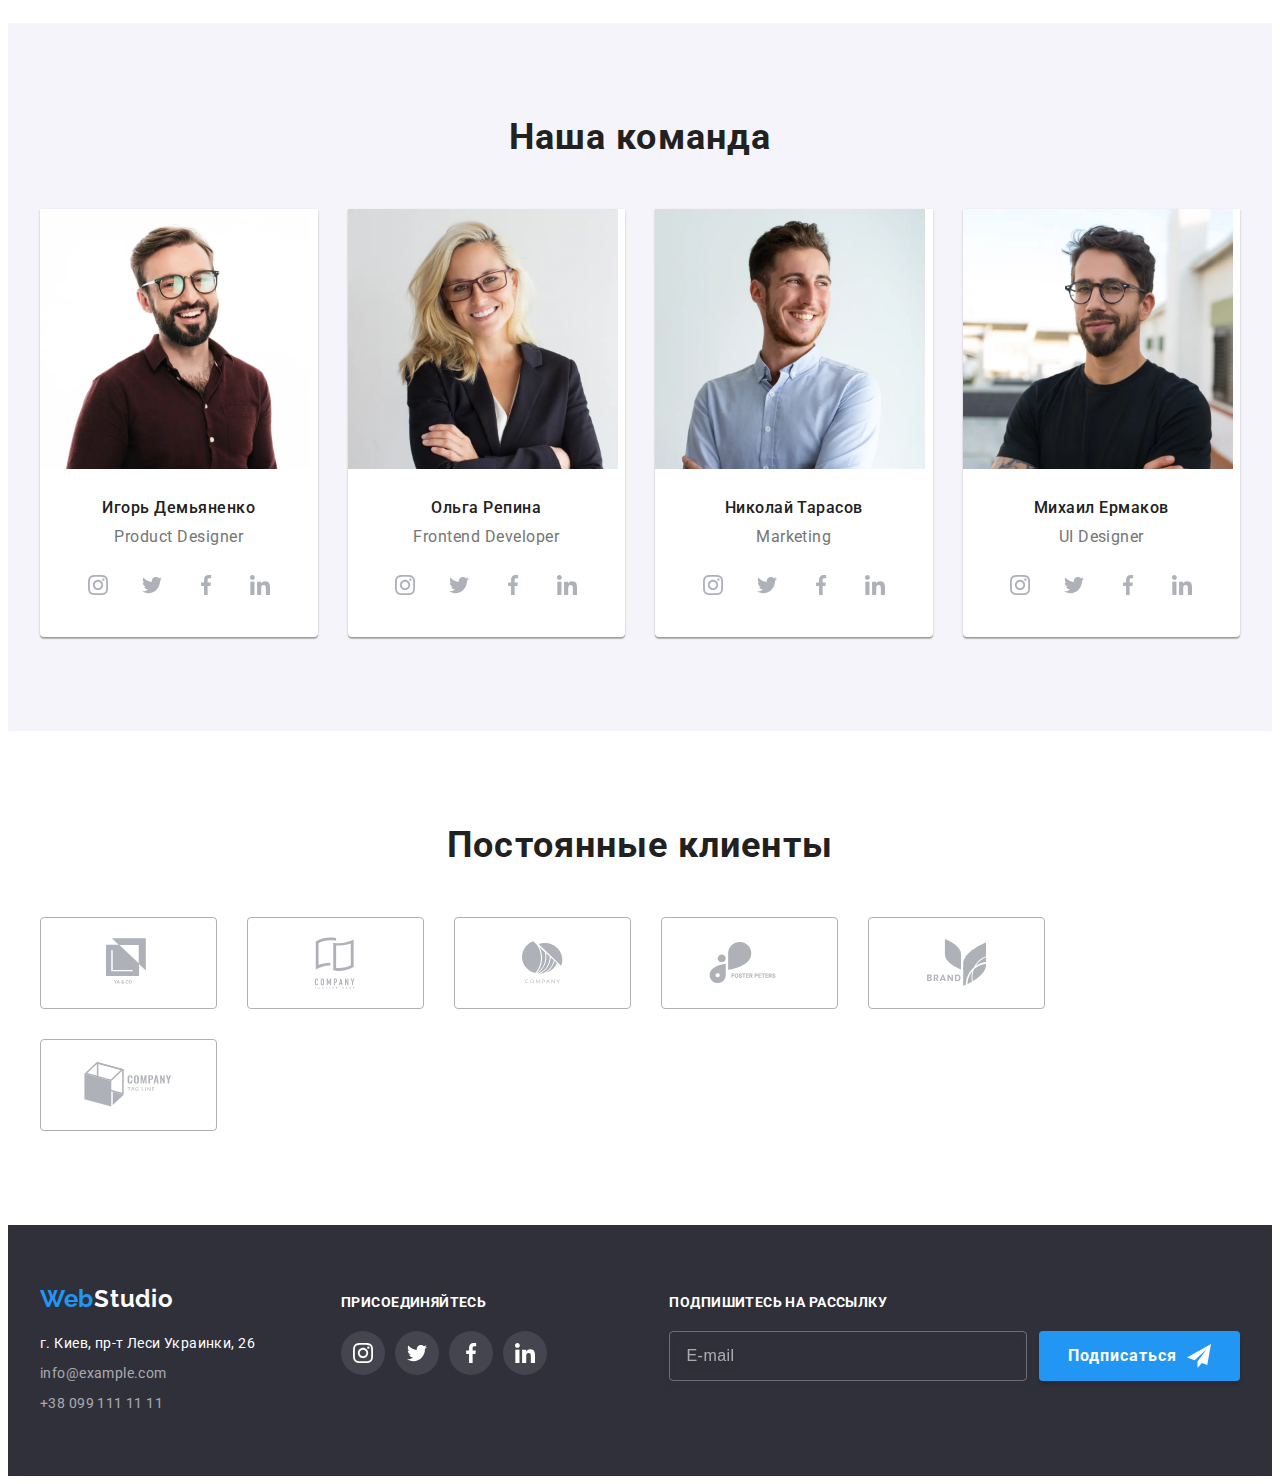
==== commit 192f21eb: "Внес правки" ====
--- a/index.html
+++ b/index.html
@@ -229,9 +229,9 @@
                             <source srcset="./images/our-team/tablet/img-team-tablet1.jpg 1x, ./images/our-team/tablet/img-team-tablet1@2x.jpg 2x"
                                 media="(min-width: 768px)">
                             <source srcset="./images/our-team/mobile/img-team-mobile1.webp 1x, ./images/our-team/mobile/img-team-mobile1@2x.webp 2x"
-                                media="(min-width: 480px)" type="image/webp">
+                                media="(min-width: 320px)" type="image/webp">
                             <source srcset="./images/our-team/mobile/img-team-mobile1.jpg 1x, ./images/our-team/mobile/img-team-mobile1@2x.jpg 2x"
-                                media="(min-width: 480px)">
+                                media="(min-width: 320px)">
                             <img class="our-team-section__img" src="./images/our-team/desktop/img-team-desktop1.jpg" alt="Мужчина в рубашке, очках и с бородой">
                         </picture>
                         <div class="our-team-section__wraper">  
@@ -282,9 +282,9 @@
                             <source srcset="./images/our-team/tablet/img-team-tablet2.jpg 1x, ./images/our-team/tablet/img-team-tablet2@2x.jpg 2x"
                                 media="(min-width: 768px)">
                             <source srcset="./images/our-team/mobile/img-team-mobile2.webp 1x, ./images/our-team/mobile/img-team-mobile2@2x.webp 2x"
-                                media="(min-width: 480px)" type="image/webp">
+                                media="(min-width: 320px)" type="image/webp">
                             <source srcset="./images/our-team/mobile/img-team-mobile2.jpg 1x, ./images/our-team/mobile/img-team-mobile2@2x.jpg 2x"
-                                media="(min-width: 480px)">
+                                media="(min-width: 320px)">
                             <img class="our-team-section__img" src="./images/our-team/desktop/img-team-desktop2.jpg" alt="Женчина блондинка в пиджаке и очках">
                         </picture>
                         <div class="our-team-section__wraper">    
@@ -335,9 +335,9 @@
                             <source srcset="./images/our-team/tablet/img-team-tablet3.jpg 1x, ./images/our-team/tablet/img-team-tablet3@2x.jpg 2x"
                                 media="(min-width: 768px)">
                             <source srcset="./images/our-team/mobile/img-team-mobile3.webp 1x, ./images/our-team/mobile/img-team-mobile3@2x.webp 2x"
-                                media="(min-width: 480px)" type="image/webp">
+                                media="(min-width: 320px)" type="image/webp">
                             <source srcset="./images/our-team/mobile/img-team-mobile3.jpg 1x, ./images/our-team/mobile/img-team-mobile3@2x.jpg 2x"
-                                media="(min-width: 480px)">
+                                media="(min-width: 320px)">
                             <img class="our-team-section__img" src="./images/our-team/desktop/img-team-desktop3.jpg" alt="Мужчина в светлой рубашке">
                         </picture>
                         <div class="our-team-section__wraper">    
@@ -388,9 +388,9 @@
                             <source srcset="./images/our-team/tablet/img-team-tablet4.jpg 1x, ./images/our-team/tablet/img-team-tablet4@2x.jpg 2x"
                                 media="(min-width: 768px)">
                             <source srcset="./images/our-team/mobile/img-team-mobile4.webp 1x, ./images/our-team/mobile/img-team-mobile4@2x.webp 2x"
-                                media="(min-width: 480px)" type="image/webp">
+                                media="(min-width: 320px)" type="image/webp">
                             <source srcset="./images/our-team/mobile/img-team-mobile4.jpg 1x, ./images/our-team/mobile/img-team-mobile4@2x.jpg 2x"
-                                media="(min-width: 480px)">
+                                media="(min-width: 320px)">
                             <img class="our-team-section__img" src="./images/our-team/desktop/img-team-desktop4.jpg" alt="Мужчина в черной футболке, в очках и с бородой">
                         </picture>
                         <div class="our-team-section__wraper">    
@@ -592,8 +592,8 @@
                     <textarea name="user-message" class="modal-form-field__message" placeholder="Введите текст"></textarea>
                 </label>
                 <input type="checkbox" id="user-term" name="user-term" class="modal-form-term visually-hidden">
-                <label for="user-term" class="modal-form-term__check-desc">Соглашаюсь с рассылкой и принимаю&nbsp;<a class="contract" href="">Условия
-                        договора</a></label>
+                <label for="user-term" class="modal-form-term__check-desc"><p>Соглашаюсь с рассылкой и принимаю&nbsp;<a class="contract" href="">Условия
+                        договора</a></p></label>
                 <button type="submit" class="modal-form-btn">Отправить</button>
             </form>
         </div>
--- a/css/main.min.css
+++ b/css/main.min.css
@@ -1,2 +1,2 @@
-:root{--main-font: 'Roboto', sans-serif;--secondary-font: 'Raleway', sans-serif;--accent-color: #2196f3;--accent-operating: #2196f3;--backgroud-body-studio: #f5f4fa;--hero-section-background-color: #2f303a;--footer-background-color: #2f303a;--portfolio-cards-title-color: #212121;--portfolio-nav-text-color: #212121;--portfolio-cards-description-color: #757575;--footer-mail-tel-link-color: rgba(255, 255, 255, 0.6);--body-font-color: #212121;--navigation-logo-studio-color: #000000;--navigation-logo-studio-footer: #ffffff;--social-link-team-color: #afb1b8;--footer-join-link-color: rgba(255, 255, 255, 0.1);--overlay-background: rgba(33, 150, 243, 0.9);--types-of-product-bg: rgba(47, 48, 58, 0.8)}body{font-family:var(--main-font);color:var(--body-font-color)}h1,h2,h3,h4,h5,h6,p{margin:0}ul,ol{margin:0;padding:0}img{display:block}.link{text-decoration:none}.list{list-style:none}.address{font-style:normal}.visually-hidden{position:absolute !important;clip:rect(1px 1px 1px 1px);clip:rect(1px, 1px, 1px, 1px);padding:0 !important;border:0 !important;height:1px !important;width:1px !important;overflow:hidden}.container{margin:0 auto;padding-left:15px;padding-right:15px;outline:1px solid}.header .container{display:flex;align-items:center;justify-content:space-between}.footer .container{display:flex;flex-direction:column;align-items:center}@media screen and (max-width: 767px){.footer .container{height:483px;justify-content:space-between}}@media screen and (min-width: 480px){.container{width:480px}}@media screen and (min-width: 768px){.container{width:768px}.footer .container{align-items:baseline;flex-direction:row}}@media screen and (min-width: 768px) and (max-width: 1199px){.footer .container{height:343px;flex-wrap:wrap}}@media screen and (min-width: 1200px){.container{width:1200px}}.backgroud-body-studio{background-color:var(--navigation-logo-studio-footer)}.navigation-logo-link{font-family:var(--secondary-font);font-weight:700;font-size:24px;line-height:1.16;letter-spacing:0.03em;color:var(--accent-color)}.navigation__logo_studio-color{color:var(--navigation-logo-studio-color)}.navigation__logo_studio-footer-color{color:var(--navigation-logo-studio-footer)}.order-button{font-family:var(--main-font);font-weight:700;font-size:16px;line-height:1.87;cursor:pointer;color:var(--navigation-logo-studio-footer);background-color:var(--accent-color);text-align:center;letter-spacing:0.06em;display:flex;align-items:center;min-width:200px;margin:0 auto;border:none;box-shadow:0px 4px 4px rgba(0,0,0,0.15);border-radius:4px;padding:10px 33px}.products-and-team-titles{font-weight:700;font-size:36px;line-height:1.16;text-align:center;letter-spacing:0.03em;margin-bottom:50px}@media screen and (max-width: 1199px){.products-and-team-titles{font-size:28px;line-height:1.17;margin-bottom:30px}}.header{background-color:var(--navigation-logo-studio-footer);border-bottom:1px solid #ececec;padding-top:16px;padding-bottom:16px}@media screen and (max-width: 767px){.navigation__item:not(:first-child){display:none}.mail-tel-links{display:none}.burger-btn,.mobile-menu-close-btn{background-color:transparent;border:none;padding:0;transition:fill 250ms cubic-bezier(0.4, 0, 0.2, 1)}.burger-btn:hover,.burger-btn:focus,.mobile-menu-close-btn:hover,.mobile-menu-close-btn:focus{fill:var(--accent-color)}.mobile-menu-close-btn{position:absolute;top:10px;right:15px;width:40px;height:40px}.mobile-menu{position:fixed;top:0;left:50%;width:100vw;max-width:480px;height:100vh;padding:48px 40px;background-color:var(--navigation-logo-studio-footer);transform:translateY(-100%) translateX(-50%);transition:transform 250ms cubic-bezier(0.4, 0, 0.2, 1)}.is-open{transform:translateY(0) translateX(-50%)}.mobile-menu__link{font-family:Roboto;font-weight:500;font-size:40px;line-height:1.17;letter-spacing:0.02em;color:var(--portfolio-nav-text-color)}.operating-page{color:var(--accent-operating)}.mobile-menu__list{display:flex;flex-direction:column;justify-content:space-between;height:200px}.mobile-menu-wraper{display:flex;flex-direction:column;justify-content:space-between;height:100%}.mobile-menu__contact-list{display:flex;flex-direction:column;justify-content:space-between;height:98px}.contact-list-social-link-wraper{display:flex;flex-direction:column;justify-content:space-between;height:183px}.mobile-menu__contact-tel-link{font-family:Roboto;font-weight:500;font-size:34px;line-height:1.17;letter-spacing:0.02em;color:var(--accent-color)}.mobile-menu__contact-mail-link{font-family:Roboto;font-weight:500;font-size:24px;line-height:1.16;letter-spacing:0.02em;color:var(--portfolio-cards-description-color)}.menu-social-links{display:flex}.menu-social-link__link{font-family:Roboto;font-size:18px;line-height:1.22;letter-spacing:0.02em;color:var(--accent-color)}.menu-social-link__item:not(:last-child){margin-right:10px}.menu-social-link__item:not(:last-child)::after{content:'';height:22px;width:0px;margin-left:10px;border:1px solid rgba(33,33,33,0.2);transform:rotate(90deg)}}@media screen and (min-width: 768px){.burger-btn{display:none}.mobile-menu{display:none}.header{padding-top:0px;padding-bottom:0px}.navigation{display:flex;align-items:center}.navigation__list{display:flex;align-items:center}.navigation__item:not(:last-child){margin-right:50px}.navigation__item .navigation-logo-link{margin-right:38px}.mail-tel-links{display:flex;flex-direction:column;align-items:flex-start;margin-left:auto;height:38px;justify-content:space-between}.mail-tel-links>.link{padding-top:0px;padding-bottom:0px}.font-specs{font-family:var(--main-font);font-weight:500;font-size:12px;line-height:1.16;letter-spacing:0.02em;transition:color 250ms cubic-bezier(0.4, 0, 0.2, 1)}.navigation__link-color{color:var(--portfolio-cards-title-color);padding-top:32px;padding-bottom:32px;display:block}.navigation__link-color:hover,.navigation__link-color:focus{color:var(--accent-color)}.mail-tel-links__mail-color{color:var(--portfolio-cards-description-color);display:flex;align-items:center;margin-left:auto;fill:var(--portfolio-cards-description-color)}.mail-tel-links__mail-color svg{margin-right:10px}.mail-tel-links__mail-color:hover,.mail-tel-links__mail-color:focus{color:var(--accent-color);fill:var(--accent-color)}.mail-tel-links__tel-color{color:var(--portfolio-cards-description-color);display:flex;align-items:center;fill:var(--portfolio-cards-description-color)}.mail-tel-links__tel-color svg{margin-right:10px}.mail-tel-links__tel-color:hover,.mail-tel-links__tel-color:focus{color:var(--accent-color);fill:var(--accent-color)}.operating-page-wraper{position:relative}.operating-page{color:var(--accent-operating)}.operating-page-line{position:absolute;left:0;bottom:0;width:100%;height:4px;background-color:var(--accent-operating);border-radius:2px}}@media screen and (min-width: 1200px){.mail-tel-links{flex-direction:row;align-items:center;height:auto;justify-content:unset}.mail-tel-links>.link{padding-top:32px;padding-bottom:32px}.navigation__item .navigation-logo-link{margin-right:96px}.mail-tel-links__mail-color{margin-right:50px}.mail-tel-links__tel-color{margin-left:auto}.font-specs{font-size:14px;line-height:1.14}}.hero{background:var(--hero-section-background-color);background-image:linear-gradient(rgba(47,48,58,0.4), rgba(47,48,58,0.4)),url(../images/hero-mobile.jpg);background-repeat:no-repeat;background-size:cover;max-width:480px;margin:0 auto;padding-top:150px;padding-bottom:150px}.hero__title{font-weight:900;font-size:26px;line-height:1.61;text-align:center;letter-spacing:0.06em;text-transform:uppercase;color:var(--navigation-logo-studio-footer);margin-bottom:30px}@media screen and (min-width: 480px){.hero__br{width:360px;margin:0 auto}}@media screen and (min-width: 480px) and (min-device-pixel-ratio: 2), screen and (min-width: 480px) and (min-resolution: 192dpi), screen and (min-width: 480px) and (min-resolution: 2dppx){.hero{background-image:linear-gradient(rgba(47,48,58,0.4), rgba(47,48,58,0.4)),url(../images/hero-mobile@2x.jpg)}}@media screen and (min-width: 768px){.hero{background-size:cover;max-width:1200px;background-image:linear-gradient(rgba(47,48,58,0.4), rgba(47,48,58,0.4)),url(../images/hero-tablet.jpg)}}@media screen and (min-width: 768px) and (min-device-pixel-ratio: 2), screen and (min-width: 768px) and (min-resolution: 192dpi), screen and (min-width: 768px) and (min-resolution: 2dppx){.hero{background-image:linear-gradient(rgba(47,48,58,0.4), rgba(47,48,58,0.4)),url(../images/hero-tablet@2x.jpg)}}@media screen and (min-width: 1200px){.hero{background-size:cover;max-width:1600px;background-image:linear-gradient(rgba(47,48,58,0.4), rgba(47,48,58,0.4)),url(../images/hero.jpg)}}@media screen and (min-width: 1200px) and (min-device-pixel-ratio: 2), screen and (min-width: 1200px) and (min-resolution: 192dpi), screen and (min-width: 1200px) and (min-resolution: 2dppx){.hero{background-image:linear-gradient(rgba(47,48,58,0.4), rgba(47,48,58,0.4)),url(../images/hero@2x.jpg)}}@media screen and (min-width: 1200px){.hero__title{font-size:44px;line-height:1.36}.hero__br{width:696px}}.dignity-section{padding-top:60px;padding-bottom:60px}.dignity-section__list{display:flex;flex-wrap:wrap}.dignity-section__icon-size{height:120px;margin-bottom:30px;background:var(--backgroud-body-studio);border-radius:4px;display:flex;align-items:center;justify-content:center}.dignity-section__title{font-weight:700;font-size:14px;line-height:1.14;letter-spacing:0.03em;text-transform:uppercase;margin-bottom:10px;text-align:center}.dignity-section__description{font-size:14px;line-height:1.71;letter-spacing:0.03em;color:var(--portfolio-cards-description-color)}.dignity-section__item:not(:last-child){margin-bottom:30px}@media screen and (min-width: 768px){.dignity-section__item{flex-basis:calc(100% / 2 - 30px);margin-left:30px;margin-top:30px;height:251px}.dignity-section__list{margin-left:-30px;margin-top:-30px}.dignity-section__item:not(:last-child){margin-bottom:0px}.dignity-section__title{text-align:start}}@media screen and (min-width: 1200px){.dignity-section__item{flex-basis:calc(100% / 4 - 30px)}.dignity-section{padding-top:110px;padding-bottom:94px}.dignity-section__title{margin-bottom:17px}}.types-of-product-section{padding-bottom:94px}.types-of-product-section__list{display:flex;flex-wrap:wrap;margin-left:-30px;margin-top:-30px}.types-of-product-section__item{flex-basis:calc(100% / 3 - 30px);margin-left:30px;margin-top:30px}.types-of-product-section__wraper{position:relative}.types-of-product-section__title-flex{display:flex;justify-content:center;align-items:center;height:70px;width:100%;font-weight:700;font-size:14px;line-height:1.14;letter-spacing:0.03em;text-transform:uppercase;color:var(--navigation-logo-studio-footer);background-color:var(--types-of-product-bg);position:absolute;bottom:0;left:0}@media screen and (max-width: 1199px){.types-of-product-section{display:none}}.our-team-section{padding-top:60px;padding-bottom:60px;background-color:var(--backgroud-body-studio)}.our-team-section__list{display:flex;flex-wrap:wrap;justify-content:center}.our-team-section__item{background:var(--navigation-logo-studio-footer);box-shadow:0px 1px 3px rgba(0,0,0,0.12),0px 1px 1px rgba(0,0,0,0.14),0px 2px 1px rgba(0,0,0,0.2);border-radius:0px 0px 4px 4px}.our-team-section__item:not(:last-child){margin-bottom:30px}.our-team-section__wraper{padding-top:30px;padding-bottom:24px}.our-team-section__img{width:100%;max-height:460px}.our-team-section__names{font-weight:500;font-size:16px;line-height:1.18;text-align:center;letter-spacing:0.03em;margin-bottom:10px}.our-team-section__job{font-size:16px;line-height:1.18;text-align:center;letter-spacing:0.03em;color:var(--portfolio-cards-description-color)}@media screen and (min-width: 768px){.our-team-section__item{flex-basis:calc(100% / 2 - 30px);margin-left:30px;margin-top:30px}.our-team-section__item:not(:last-child){margin-bottom:0px}.our-team-section__list{justify-content:flex-start;margin-left:-30px;margin-top:-30px}.our-team-section__img{width:354px;height:374px}}@media screen and (min-width: 1200px){.our-team-section__item{flex-basis:calc(100% / 4 - 30px)}.our-team-section__img{width:270px;height:260px}.our-team-section__wraper{padding-bottom:30px}.our-team-section{padding-top:94px;padding-bottom:94px}}.social-list{display:flex;align-items:center;justify-content:center;margin-top:16px}.social-list-item:not(:last-child){margin-right:10px}.social-list-link{display:flex;justify-content:center;align-items:center;width:44px;height:44px;border-radius:50%;background-color:var(--navigation-logo-studio-footer);fill:var(--social-link-team-color);transition:background-color 250ms cubic-bezier(0.4, 0, 0.2, 1)}.social-list-link:hover,.social-list-link:focus{background-color:var(--accent-color);fill:var(--navigation-logo-studio-footer)}.social-list-ikon{transition:fill 250ms cubic-bezier(0.4, 0, 0.2, 1)}.clients-section{padding-top:60px;padding-bottom:60px}.clients-section__list{display:flex;flex-wrap:wrap;margin-left:-30px;margin-top:-30px}.clients-section__item{flex-basis:calc(100% / 2 - 30px);margin-left:30px;margin-top:30px;border:1px solid var(--social-link-team-color);border-radius:4px;transition:border-color 250ms cubic-bezier(0.4, 0, 0.2, 1)}.clients-section__item:hover,.clients-section__item:focus{border-color:var(--accent-color)}.clients-section__link{display:flex;justify-content:center;align-items:center;height:90px;fill:var(--social-link-team-color)}.clients-section__link:hover,.clients-section__link:focus{fill:var(--accent-color)}@media screen and (min-width: 768px){.clients-section__item{flex-basis:calc(100% / 3 - 30px)}}@media screen and (min-width: 1200px){.clients-section__item{flex-basis:calc(100% / 6 - 30px)}.clients-section{padding-top:94px;padding-bottom:94px}}.footer-adress-wraper{width:231px}.footer-adress-wraper__logo-margin{display:block;margin-bottom:20px;text-align:center}.footer-adress-wraper__item:not(:last-child){margin-bottom:8px}.footer-adress-wraper__google-maps{font-family:var(--main-font);font-size:14px;line-height:1.71;letter-spacing:0.03em;color:var(--navigation-logo-studio-footer)}.footer-adress-wraper__mail-tel-link{font-family:var(--main-font);font-size:14px;line-height:1.71;letter-spacing:0.03em;color:var(--footer-mail-tel-link-color);transition:color 250ms cubic-bezier(0.4, 0, 0.2, 1)}.footer-adress-wraper__mail-tel-link:hover,.footer-adress-wraper__mail-tel-link:focus{color:var(--accent-color)}.footer{background:var(--footer-background-color);padding-top:60px;padding-bottom:60px}.address__footer-list{text-align:center}@media screen and (min-width: 768px) and (max-width: 1199px){.footer-adress-wraper{margin-left:61px}}@media screen and (min-width: 1200px){.footer-adress-wraper__logo-margin{text-align:unset}.footer-adress-wraper__item:not(:last-child){margin-bottom:6px}.address__footer-list{text-align:unset}}.join-container__subscribe{font-family:var(--main-font);font-weight:700;font-size:14px;line-height:1.14;letter-spacing:0.03em;text-transform:uppercase;margin-bottom:20px;color:var(--navigation-logo-studio-footer);text-align:center}.join-container{margin:0 auto}.join-container>.social-list{margin:0px}.join-container__color{background-color:var(--footer-join-link-color);fill:var(--navigation-logo-studio-footer)}.join-container__color:hover,.join-container__color:focus{background-color:var(--accent-color);fill:var(--navigation-logo-studio-footer)}@media screen and (min-width: 768px){.join-container{margin-left:165px}}@media screen and (min-width: 1200px){.join-container__subscribe{text-align:unset}.join-container{margin-left:70px}}.footer-form__subscribe{font-size:14px;line-height:1.14;letter-spacing:0.03em;text-transform:uppercase;color:var(--navigation-logo-studio-footer)}.footer-form{width:100%;text-align:center}.form-subscribe-wraper{display:flex;flex-direction:column;align-items:center;margin-top:20px;width:100%}.form-subscribe-wraper__input{width:100%;height:50px;font-size:16px;line-height:1.25;letter-spacing:0.03em;color:var(--footer-mail-tel-link-color);border:1px solid rgba(255,255,255,0.3);box-sizing:border-box;filter:drop-shadow(0px 4px 4px rgba(0,0,0,0.15));border-radius:4px;background-color:transparent;padding:15px 16px;transition:border-color 250ms cubic-bezier(0.4, 0, 0.2, 1)}.form-subscribe-wraper__input::placeholder{font-size:16px;line-height:1.25;letter-spacing:0.03em;color:var(--footer-mail-tel-link-color)}.form-subscribe-wraper__input:focus{outline:none;border-color:var(--accent-color)}.form-subscribe-wraper__btn{font-family:var(--main-font);font-weight:700;font-size:16px;line-height:1.87;cursor:pointer;color:var(--navigation-logo-studio-footer);background-color:var(--accent-color);letter-spacing:0.06em;display:flex;justify-content:flex-start;align-items:center;min-width:200px;align-self:center;border:none;box-shadow:0px 4px 4px rgba(0,0,0,0.15);border-radius:4px;padding:10px 29px;margin-top:20px}.form-subscribe-wraper__icon{margin-left:10px;fill:var(--navigation-logo-studio-footer)}@media screen and (min-width: 768px) and (max-width: 1199px){.footer-form{margin-top:auto}.form-subscribe-wraper__input{width:450px}}@media screen and (min-width: 1200px){.footer-form{width:unset;text-align:unset}.form-subscribe-wraper{flex-direction:unset;justify-content:flex-end}.form-subscribe-wraper__input{width:358px;margin-right:12px}.form-subscribe-wraper__icon{right:29px}.form-subscribe-wraper__btn{margin-top:unset}}.backdrop{position:fixed;top:0;left:0;width:100vw;height:100vh;background-color:rgba(0,0,0,0.2);transition:all 250ms cubic-bezier(0.4, 0, 0.2, 1)}.modal{position:absolute;top:50%;left:50%;transform:translate(-50%, -50%);width:94%;height:609px;background-color:var(--navigation-logo-studio-footer);box-shadow:0px 1px 3px rgba(0,0,0,0.12),0px 1px 1px rgba(0,0,0,0.14),0px 2px 1px rgba(0,0,0,0.2);border-radius:4px;padding:40px}.modal__close-btn{position:absolute;top:8px;right:8px;width:30px;height:30px;background:transparent;border:1px solid rgba(0,0,0,0.1);border-radius:50%;cursor:pointer}.modal__close-btn:hover{fill:var(--accent-color)}.modal__close-btn-position{position:absolute;top:50%;left:50%;transform:translate(-50%, -50%);transition:fill 250ms cubic-bezier(0.4, 0, 0.2, 1)}.is-hidden{opacity:0;visibility:hidden;pointer-events:none}@media screen and (min-width: 480px){.modal{width:450px}}@media screen and (min-width: 1200px){.modal{width:528px;height:580px}}.modal-form{display:flex;flex-direction:column}.modal-form__bidding{font-family:Roboto;font-style:normal;font-size:20px;line-height:1.15;text-align:center;letter-spacing:0.03em;margin-bottom:12px}.modal-form-field{margin-bottom:10px;font-family:var(--main-font);font-size:12px;line-height:1.17;letter-spacing:0.01em;color:var(--portfolio-cards-description-color)}.modal-form-input-wrapper{position:relative;display:block;margin-top:4px}.modal-form-input{width:100%;height:40px;border:1px solid rgba(33,33,33,0.2);border-radius:4px;padding-left:42px;transition:border-color 250ms cubic-bezier(0.4, 0, 0.2, 1)}.modal-form-input:focus{outline:none;border-color:var(--accent-color)}.modal-form-input-wrapper__icon{position:absolute;top:50%;left:12px;transform:translateY(-50%);display:block;fill:var(--body-font-color);transition:fill 250ms cubic-bezier(0.4, 0, 0.2, 1)}.modal-form-input:focus+.modal-form-input-wrapper__icon{fill:var(--accent-color)}.modal-form-field__message{width:100%;height:120px;border:1px solid rgba(33,33,33,0.2);border-radius:4px;padding:12px 16px;resize:none;transition:border-color 250ms cubic-bezier(0.4, 0, 0.2, 1);margin-top:4px}.modal-form-field__message::placeholder{font-size:14px;line-height:1.14;color:rgba(117,117,117,0.5)}.modal-form-field__message:focus{outline:none;border-color:var(--accent-color)}.modal-form-term__check-desc{font-size:12px;display:flex;align-items:center;font-family:Roboto;font-size:12px;line-height:1.16;letter-spacing:0.03em;color:var(--portfolio-cards-description-color);justify-content:center}.modal-form-term__check-desc::before{display:block;content:'';width:16px;height:15px;background-image:url(../images/Vector.svg);cursor:pointer;margin-right:7px;border-radius:2px}.modal-form-term:focus+.modal-form-term__check-desc::before{background-image:radial-gradient(circle at center, rgba(33,150,243,0.1), rgba(33,150,243,0.7))}.modal-form-term:checked+.modal-form-term__check-desc::before{background-color:var(--accent-color);border-radius:2px;background-image:url(../images/icon-check.svg);background-position:center}.contract{font-family:Roboto;font-size:12px;line-height:1.16;letter-spacing:0.03em;text-decoration-line:underline;color:var(--accent-operating)}.modal-form-btn{font-family:var(--main-font);font-weight:700;font-size:16px;line-height:1.87;cursor:pointer;color:var(--navigation-logo-studio-footer);background-color:var(--accent-color);letter-spacing:0.06em;display:flex;justify-content:center;align-items:center;min-width:200px;align-self:center;border:none;box-shadow:0px 4px 4px rgba(0,0,0,0.15);border-radius:4px;padding:10px 33px;margin-top:30px}@media screen and (min-width: 1200px){.contract{font-size:14px;line-height:1.71}.modal-form-term__check-desc{font-size:14px;line-height:1.71}}
+:root{--main-font: 'Roboto', sans-serif;--secondary-font: 'Raleway', sans-serif;--accent-color: #2196f3;--accent-operating: #2196f3;--backgroud-body-studio: #f5f4fa;--hero-section-background-color: #2f303a;--footer-background-color: #2f303a;--portfolio-cards-title-color: #212121;--portfolio-nav-text-color: #212121;--portfolio-cards-description-color: #757575;--footer-mail-tel-link-color: rgba(255, 255, 255, 0.6);--body-font-color: #212121;--navigation-logo-studio-color: #000000;--navigation-logo-studio-footer: #ffffff;--social-link-team-color: #afb1b8;--footer-join-link-color: rgba(255, 255, 255, 0.1);--overlay-background: rgba(33, 150, 243, 0.9);--types-of-product-bg: rgba(47, 48, 58, 0.8)}body{font-family:var(--main-font);color:var(--body-font-color)}h1,h2,h3,h4,h5,h6,p{margin:0}ul,ol{margin:0;padding:0}img{display:block;max-width:100%;height:auto}.link{text-decoration:none}.list{list-style:none}.address{font-style:normal}.visually-hidden{position:absolute !important;clip:rect(1px 1px 1px 1px);clip:rect(1px, 1px, 1px, 1px);padding:0 !important;border:0 !important;height:1px !important;width:1px !important;overflow:hidden}.container{margin:0 auto;padding-left:15px;padding-right:15px}.header .container{display:flex;align-items:center;justify-content:space-between}.footer .container{display:flex;flex-direction:column;align-items:center}@media screen and (max-width: 767px){.footer .container{height:483px;justify-content:space-between}}@media screen and (min-width: 480px){.container{width:480px}}@media screen and (min-width: 768px){.container{width:768px}.footer .container{align-items:baseline;flex-direction:row}}@media screen and (min-width: 768px) and (max-width: 1199px){.footer .container{height:343px;flex-wrap:wrap}}@media screen and (min-width: 1200px){.container{width:1200px}}.backgroud-body-studio{background-color:var(--navigation-logo-studio-footer)}.navigation-logo-link{font-family:var(--secondary-font);font-weight:700;font-size:24px;line-height:1.16;letter-spacing:0.03em;color:var(--accent-color)}.navigation__logo_studio-color{color:var(--navigation-logo-studio-color)}.navigation__logo_studio-footer-color{color:var(--navigation-logo-studio-footer)}.order-button{font-family:var(--main-font);font-weight:700;font-size:16px;line-height:1.87;cursor:pointer;color:var(--navigation-logo-studio-footer);background-color:var(--accent-color);text-align:center;letter-spacing:0.06em;display:flex;align-items:center;min-width:200px;margin:0 auto;border:none;box-shadow:0px 4px 4px rgba(0,0,0,0.15);border-radius:4px;padding:10px 33px}.products-and-team-titles{font-weight:700;font-size:36px;line-height:1.16;text-align:center;letter-spacing:0.03em;margin-bottom:50px}@media screen and (max-width: 1199px){.products-and-team-titles{font-size:28px;line-height:1.17;margin-bottom:30px}}.header{background-color:var(--navigation-logo-studio-footer);border-bottom:1px solid #ececec;padding-top:16px;padding-bottom:16px}@media screen and (max-width: 767px){.navigation__item:not(:first-child){display:none}.mail-tel-links{display:none}.burger-btn,.mobile-menu-close-btn{background-color:transparent;border:none;padding:0;transition:fill 250ms cubic-bezier(0.4, 0, 0.2, 1)}.burger-btn:hover,.burger-btn:focus,.mobile-menu-close-btn:hover,.mobile-menu-close-btn:focus{fill:var(--accent-color)}.mobile-menu-close-btn{position:absolute;top:10px;right:15px;width:40px;height:40px}.mobile-menu{position:fixed;z-index:1;top:0;left:50%;width:100vw;height:100vh;padding:48px 40px;background-color:var(--navigation-logo-studio-footer);transform:translateY(-100%) translateX(-50%);transition:transform 250ms cubic-bezier(0.4, 0, 0.2, 1)}.is-open{transform:translateY(0) translateX(-50%)}.mobile-menu__link{font-family:Roboto;font-weight:500;font-size:40px;line-height:1.17;letter-spacing:0.02em;color:var(--portfolio-nav-text-color)}.operating-page{color:var(--accent-operating)}.mobile-menu__item:not(:last-child){margin-bottom:32px}.mobile-menu-wraper{display:flex;flex-direction:column;justify-content:space-between;height:100%}.mobile-menu__contact-list{display:flex;flex-direction:column;justify-content:space-between;height:98px}.contact-list-social-link-wraper{display:flex;flex-direction:column;justify-content:space-between;height:183px}.mobile-menu__contact-tel-link{font-family:Roboto;font-weight:500;font-size:34px;line-height:1.17;letter-spacing:0.02em;color:var(--accent-color)}.mobile-menu__contact-mail-link{font-family:Roboto;font-weight:500;font-size:24px;line-height:1.16;letter-spacing:0.02em;color:var(--portfolio-cards-description-color)}.menu-social-links{display:flex}.menu-social-link__link{font-family:Roboto;font-size:18px;line-height:1.22;letter-spacing:0.02em;color:var(--accent-color)}.menu-social-link__item:not(:last-child){margin-right:10px}.menu-social-link__item:not(:last-child)::after{content:'';height:22px;width:0px;margin-left:10px;border:1px solid rgba(33,33,33,0.2);transform:rotate(90deg)}}@media screen and (min-width: 768px){.burger-btn{display:none}.mobile-menu{display:none}.header{padding-top:0px;padding-bottom:0px}.navigation{display:flex;align-items:center}.navigation__list{display:flex;align-items:center}.navigation__item:not(:last-child){margin-right:50px}.navigation__item .navigation-logo-link{margin-right:38px}.mail-tel-links{display:flex;flex-direction:column;align-items:flex-start;margin-left:auto;height:38px;justify-content:space-between}.mail-tel-links>.link{padding-top:0px;padding-bottom:0px}.font-specs{font-family:var(--main-font);font-weight:500;font-size:12px;line-height:1.16;letter-spacing:0.02em;transition:color 250ms cubic-bezier(0.4, 0, 0.2, 1)}.navigation__link-color{color:var(--portfolio-cards-title-color);padding-top:32px;padding-bottom:32px;display:block}.navigation__link-color:hover,.navigation__link-color:focus{color:var(--accent-color)}.mail-tel-links__mail-color{color:var(--portfolio-cards-description-color);display:flex;align-items:center;margin-left:auto;fill:var(--portfolio-cards-description-color)}.mail-tel-links__mail-color svg{margin-right:10px}.mail-tel-links__mail-color:hover,.mail-tel-links__mail-color:focus{color:var(--accent-color);fill:var(--accent-color)}.mail-tel-links__tel-color{color:var(--portfolio-cards-description-color);display:flex;align-items:center;fill:var(--portfolio-cards-description-color)}.mail-tel-links__tel-color svg{margin-right:10px}.mail-tel-links__tel-color:hover,.mail-tel-links__tel-color:focus{color:var(--accent-color);fill:var(--accent-color)}.operating-page-wraper{position:relative}.operating-page{color:var(--accent-operating)}.operating-page-line{position:absolute;left:0;bottom:0;width:100%;height:4px;background-color:var(--accent-operating);border-radius:2px}}@media screen and (min-width: 1200px){.mail-tel-links{flex-direction:row;align-items:center;height:auto;justify-content:unset}.mail-tel-links>.link{padding-top:32px;padding-bottom:32px}.navigation__item .navigation-logo-link{margin-right:96px}.mail-tel-links__mail-color{margin-right:50px}.mail-tel-links__tel-color{margin-left:auto}.font-specs{font-size:14px;line-height:1.14}}.hero{background:var(--hero-section-background-color);background-image:linear-gradient(rgba(47,48,58,0.4), rgba(47,48,58,0.4)),url(../images/hero-mobile.jpg);background-repeat:no-repeat;background-size:cover;background-position:center;margin:0 auto;padding-top:118px;padding-bottom:118px}.hero__title{font-weight:900;font-size:26px;line-height:1.61;text-align:center;letter-spacing:0.06em;text-transform:uppercase;color:var(--navigation-logo-studio-footer);margin-bottom:30px}@media (min-device-pixel-ratio: 2), (min-resolution: 192dpi), (min-resolution: 2dppx){.hero{background-image:linear-gradient(rgba(47,48,58,0.4), rgba(47,48,58,0.4)),url(../images/hero-mobile@2x.jpg)}}@media screen and (min-width: 480px){.hero__br{width:360px;margin:0 auto}.hero{background-image:linear-gradient(rgba(47,48,58,0.4), rgba(47,48,58,0.4)),url(../images/hero-tablet.jpg)}}@media screen and (min-width: 480px) and (min-device-pixel-ratio: 2), screen and (min-width: 480px) and (min-resolution: 192dpi), screen and (min-width: 480px) and (min-resolution: 2dppx){.hero{background-image:linear-gradient(rgba(47,48,58,0.4), rgba(47,48,58,0.4)),url(../images/hero-tablet@2x.jpg)}}@media screen and (min-width: 769px){.hero{max-width:1600px;background-image:linear-gradient(rgba(47,48,58,0.4), rgba(47,48,58,0.4)),url(../images/hero.jpg)}}@media screen and (min-width: 769px) and (min-device-pixel-ratio: 2), screen and (min-width: 769px) and (min-resolution: 192dpi), screen and (min-width: 769px) and (min-resolution: 2dppx){.hero{background-image:linear-gradient(rgba(47,48,58,0.4), rgba(47,48,58,0.4)),url(../images/hero@2x.jpg)}}@media screen and (min-width: 1200px){.hero{padding-top:200px;padding-bottom:200px}.hero__title{font-size:44px;line-height:1.36}.hero__br{width:696px}}.dignity-section{padding-top:60px;padding-bottom:60px}.dignity-section__list{display:flex;flex-wrap:wrap}.dignity-section__icon-size{height:120px;margin-bottom:30px;background:var(--backgroud-body-studio);border-radius:4px;display:flex;align-items:center;justify-content:center}.dignity-section__title{font-weight:700;font-size:14px;line-height:1.14;letter-spacing:0.03em;text-transform:uppercase;margin-bottom:10px;text-align:center}.dignity-section__description{font-size:14px;line-height:1.71;letter-spacing:0.03em;color:var(--portfolio-cards-description-color)}.dignity-section__item:not(:last-child){margin-bottom:30px}@media screen and (min-width: 768px){.dignity-section__item{flex-basis:calc(100% / 2 - 30px);margin-left:30px;margin-top:30px;height:251px}.dignity-section__list{margin-left:-30px;margin-top:-30px}.dignity-section__item:not(:last-child){margin-bottom:0px}.dignity-section__title{text-align:start}}@media screen and (min-width: 1200px){.dignity-section__item{flex-basis:calc(100% / 4 - 30px)}.dignity-section{padding-top:110px;padding-bottom:94px}.dignity-section__title{margin-bottom:17px}}.types-of-product-section{padding-bottom:94px}.types-of-product-section__list{display:flex;flex-wrap:wrap;margin-left:-30px;margin-top:-30px}.types-of-product-section__item{flex-basis:calc(100% / 3 - 30px);margin-left:30px;margin-top:30px}.types-of-product-section__wraper{position:relative}.types-of-product-section__title-flex{display:flex;justify-content:center;align-items:center;height:70px;width:100%;font-weight:700;font-size:14px;line-height:1.14;letter-spacing:0.03em;text-transform:uppercase;color:var(--navigation-logo-studio-footer);background-color:var(--types-of-product-bg);position:absolute;bottom:0;left:0}@media screen and (max-width: 1199px){.types-of-product-section{display:none}}.our-team-section{padding-top:60px;padding-bottom:60px;background-color:var(--backgroud-body-studio)}.our-team-section__list{display:flex;flex-wrap:wrap;justify-content:center}.our-team-section__item{background:var(--navigation-logo-studio-footer);box-shadow:0px 1px 3px rgba(0,0,0,0.12),0px 1px 1px rgba(0,0,0,0.14),0px 2px 1px rgba(0,0,0,0.2);border-radius:0px 0px 4px 4px}.our-team-section__item:not(:last-child){margin-bottom:30px}.our-team-section__wraper{padding-top:30px;padding-bottom:24px}.our-team-section__img{width:100%;max-height:460px}.our-team-section__names{font-weight:500;font-size:16px;line-height:1.18;text-align:center;letter-spacing:0.03em;margin-bottom:10px}.our-team-section__job{font-size:16px;line-height:1.18;text-align:center;letter-spacing:0.03em;color:var(--portfolio-cards-description-color)}@media screen and (min-width: 768px){.our-team-section__item{flex-basis:calc(100% / 2 - 30px);margin-left:30px;margin-top:30px}.our-team-section__item:not(:last-child){margin-bottom:0px}.our-team-section__list{justify-content:flex-start;margin-left:-30px;margin-top:-30px}.our-team-section__img{width:354px;height:374px}}@media screen and (min-width: 1200px){.our-team-section__item{flex-basis:calc(100% / 4 - 30px)}.our-team-section__img{width:270px;height:260px}.our-team-section__wraper{padding-bottom:30px}.our-team-section{padding-top:94px;padding-bottom:94px}}.social-list{display:flex;align-items:center;justify-content:center;margin-top:16px}.social-list-item:not(:last-child){margin-right:10px}.social-list-link{display:flex;justify-content:center;align-items:center;width:44px;height:44px;border-radius:50%;background-color:var(--navigation-logo-studio-footer);fill:var(--social-link-team-color);transition:background-color 250ms cubic-bezier(0.4, 0, 0.2, 1)}.social-list-link:hover,.social-list-link:focus{background-color:var(--accent-color);fill:var(--navigation-logo-studio-footer)}.social-list-ikon{transition:fill 250ms cubic-bezier(0.4, 0, 0.2, 1)}.clients-section{padding-top:60px;padding-bottom:60px}.clients-section__list{display:flex;flex-wrap:wrap;margin-left:-30px;margin-top:-30px}.clients-section__item{flex-basis:calc(100% / 2 - 30px);margin-left:30px;margin-top:30px;border:1px solid var(--social-link-team-color);border-radius:4px;transition:border-color 250ms cubic-bezier(0.4, 0, 0.2, 1)}.clients-section__item:hover,.clients-section__item:focus{border-color:var(--accent-color)}.clients-section__link{display:flex;justify-content:center;align-items:center;height:90px;fill:var(--social-link-team-color)}.clients-section__link:hover,.clients-section__link:focus{fill:var(--accent-color)}@media screen and (min-width: 768px){.clients-section__item{flex-basis:calc(100% / 3 - 30px)}}@media screen and (min-width: 1200px){.clients-section__item{flex-basis:calc(100% / 6 - 30px)}.clients-section{padding-top:94px;padding-bottom:94px}}.footer-adress-wraper{width:231px}.footer-adress-wraper__logo-margin{display:block;margin-bottom:20px;text-align:center}.footer-adress-wraper__item:not(:last-child){margin-bottom:8px}.footer-adress-wraper__google-maps{font-family:var(--main-font);font-size:14px;line-height:1.71;letter-spacing:0.03em;color:var(--navigation-logo-studio-footer)}.footer-adress-wraper__mail-tel-link{font-family:var(--main-font);font-size:14px;line-height:1.71;letter-spacing:0.03em;color:var(--footer-mail-tel-link-color);transition:color 250ms cubic-bezier(0.4, 0, 0.2, 1)}.footer-adress-wraper__mail-tel-link:hover,.footer-adress-wraper__mail-tel-link:focus{color:var(--accent-color)}.footer{background:var(--footer-background-color);padding-top:60px;padding-bottom:60px}.address__footer-list{text-align:center}@media screen and (min-width: 768px) and (max-width: 1199px){.footer-adress-wraper{margin-left:61px}}@media screen and (min-width: 1200px){.footer-adress-wraper__logo-margin{text-align:unset}.footer-adress-wraper__item:not(:last-child){margin-bottom:6px}.address__footer-list{text-align:unset}}.join-container__subscribe{font-family:var(--main-font);font-weight:700;font-size:14px;line-height:1.14;letter-spacing:0.03em;text-transform:uppercase;margin-bottom:20px;color:var(--navigation-logo-studio-footer);text-align:center}.join-container{margin:0 auto}.join-container>.social-list{margin:0px}.join-container__color{background-color:var(--footer-join-link-color);fill:var(--navigation-logo-studio-footer)}.join-container__color:hover,.join-container__color:focus{background-color:var(--accent-color);fill:var(--navigation-logo-studio-footer)}@media screen and (min-width: 768px){.join-container{margin-left:165px}}@media screen and (min-width: 1200px){.join-container__subscribe{text-align:unset}.join-container{margin-left:70px}}.footer-form__subscribe{font-size:14px;line-height:1.14;letter-spacing:0.03em;text-transform:uppercase;color:var(--navigation-logo-studio-footer)}.footer-form{width:100%;text-align:center}.form-subscribe-wraper{display:flex;flex-direction:column;align-items:center;margin-top:20px;width:100%}.form-subscribe-wraper__input{width:100%;height:50px;font-size:16px;line-height:1.25;letter-spacing:0.03em;color:var(--footer-mail-tel-link-color);border:1px solid rgba(255,255,255,0.3);box-sizing:border-box;filter:drop-shadow(0px 4px 4px rgba(0,0,0,0.15));border-radius:4px;background-color:transparent;padding:15px 16px;transition:border-color 250ms cubic-bezier(0.4, 0, 0.2, 1)}.form-subscribe-wraper__input::placeholder{font-size:16px;line-height:1.25;letter-spacing:0.03em;color:var(--footer-mail-tel-link-color)}.form-subscribe-wraper__input:focus{outline:none;border-color:var(--accent-color)}.form-subscribe-wraper__btn{font-family:var(--main-font);font-weight:700;font-size:16px;line-height:1.87;cursor:pointer;color:var(--navigation-logo-studio-footer);background-color:var(--accent-color);letter-spacing:0.06em;display:flex;justify-content:flex-start;align-items:center;min-width:200px;align-self:center;border:none;box-shadow:0px 4px 4px rgba(0,0,0,0.15);border-radius:4px;padding:10px 29px;margin-top:20px}.form-subscribe-wraper__icon{margin-left:10px;fill:var(--navigation-logo-studio-footer)}@media screen and (min-width: 768px) and (max-width: 1199px){.footer-form{margin-top:auto}.form-subscribe-wraper__input{width:450px}}@media screen and (min-width: 1200px){.footer-form{width:unset;text-align:unset}.form-subscribe-wraper{flex-direction:unset;justify-content:flex-end}.form-subscribe-wraper__input{width:358px;margin-right:12px}.form-subscribe-wraper__icon{right:29px}.form-subscribe-wraper__btn{margin-top:unset}}.backdrop{position:fixed;top:0;left:0;width:100vw;height:100vh;background-color:rgba(0,0,0,0.2);transition:all 250ms cubic-bezier(0.4, 0, 0.2, 1)}.modal{position:absolute;top:50%;left:50%;transform:translate(-50%, -50%);width:94%;height:609px;background-color:var(--navigation-logo-studio-footer);box-shadow:0px 1px 3px rgba(0,0,0,0.12),0px 1px 1px rgba(0,0,0,0.14),0px 2px 1px rgba(0,0,0,0.2);border-radius:4px;padding:40px}.modal__close-btn{position:absolute;top:8px;right:8px;width:30px;height:30px;background:transparent;border:1px solid rgba(0,0,0,0.1);border-radius:50%;cursor:pointer}.modal__close-btn:hover{fill:var(--accent-color)}.modal__close-btn-position{position:absolute;top:50%;left:50%;transform:translate(-50%, -50%);transition:fill 250ms cubic-bezier(0.4, 0, 0.2, 1)}.is-hidden{opacity:0;visibility:hidden;pointer-events:none}@media screen and (min-width: 480px){.modal{width:450px}}@media screen and (min-width: 1200px){.modal{width:528px;height:580px}}.modal-form{display:flex;flex-direction:column}.modal-form__bidding{font-family:Roboto;font-style:normal;font-size:20px;line-height:1.15;text-align:center;letter-spacing:0.03em;margin-bottom:12px}.modal-form-field{margin-bottom:10px;font-family:var(--main-font);font-size:12px;line-height:1.17;letter-spacing:0.01em;color:var(--portfolio-cards-description-color)}.modal-form-input-wrapper{position:relative;display:block;margin-top:4px}.modal-form-input{width:100%;height:40px;border:1px solid rgba(33,33,33,0.2);border-radius:4px;padding-left:42px;transition:border-color 250ms cubic-bezier(0.4, 0, 0.2, 1)}.modal-form-input:focus{outline:none;border-color:var(--accent-color)}.modal-form-input-wrapper__icon{position:absolute;top:50%;left:12px;transform:translateY(-50%);display:block;fill:var(--body-font-color);transition:fill 250ms cubic-bezier(0.4, 0, 0.2, 1)}.modal-form-input:focus+.modal-form-input-wrapper__icon{fill:var(--accent-color)}.modal-form-field__message{width:100%;height:120px;border:1px solid rgba(33,33,33,0.2);border-radius:4px;padding:12px 16px;resize:none;transition:border-color 250ms cubic-bezier(0.4, 0, 0.2, 1);margin-top:4px}.modal-form-field__message::placeholder{font-size:14px;line-height:1.14;color:rgba(117,117,117,0.5)}.modal-form-field__message:focus{outline:none;border-color:var(--accent-color)}.modal-form-term__check-desc{display:flex;align-items:center;font-size:12px;line-height:1.16;letter-spacing:0.03em;color:var(--portfolio-cards-description-color);justify-content:center}.modal-form-term__check-desc::before{display:block;content:'';width:16px;height:15px;padding-right:16px;background-image:url(../images/Vector.svg);cursor:pointer;margin-right:7px;border-radius:2px}.modal-form-term:focus+.modal-form-term__check-desc::before{background-image:radial-gradient(circle at center, rgba(33,150,243,0.1), rgba(33,150,243,0.7))}.modal-form-term:checked+.modal-form-term__check-desc::before{background-color:var(--accent-color);border-radius:2px;background-image:url(../images/icon-check.svg);background-position:center}.contract{font-size:12px;line-height:1.16;letter-spacing:0.03em;text-decoration-line:underline;color:var(--accent-operating)}.modal-form-btn{font-family:var(--main-font);font-weight:700;font-size:16px;line-height:1.87;cursor:pointer;color:var(--navigation-logo-studio-footer);background-color:var(--accent-color);letter-spacing:0.06em;display:flex;justify-content:center;align-items:center;min-width:200px;align-self:center;border:none;box-shadow:0px 4px 4px rgba(0,0,0,0.15);border-radius:4px;padding:10px 33px;margin-top:30px}@media screen and (min-width: 1200px){.contract{font-size:14px;line-height:1.71}.modal-form-term__check-desc{font-size:14px;line-height:1.71}}
 /*# sourceMappingURL=main.min.css.map */